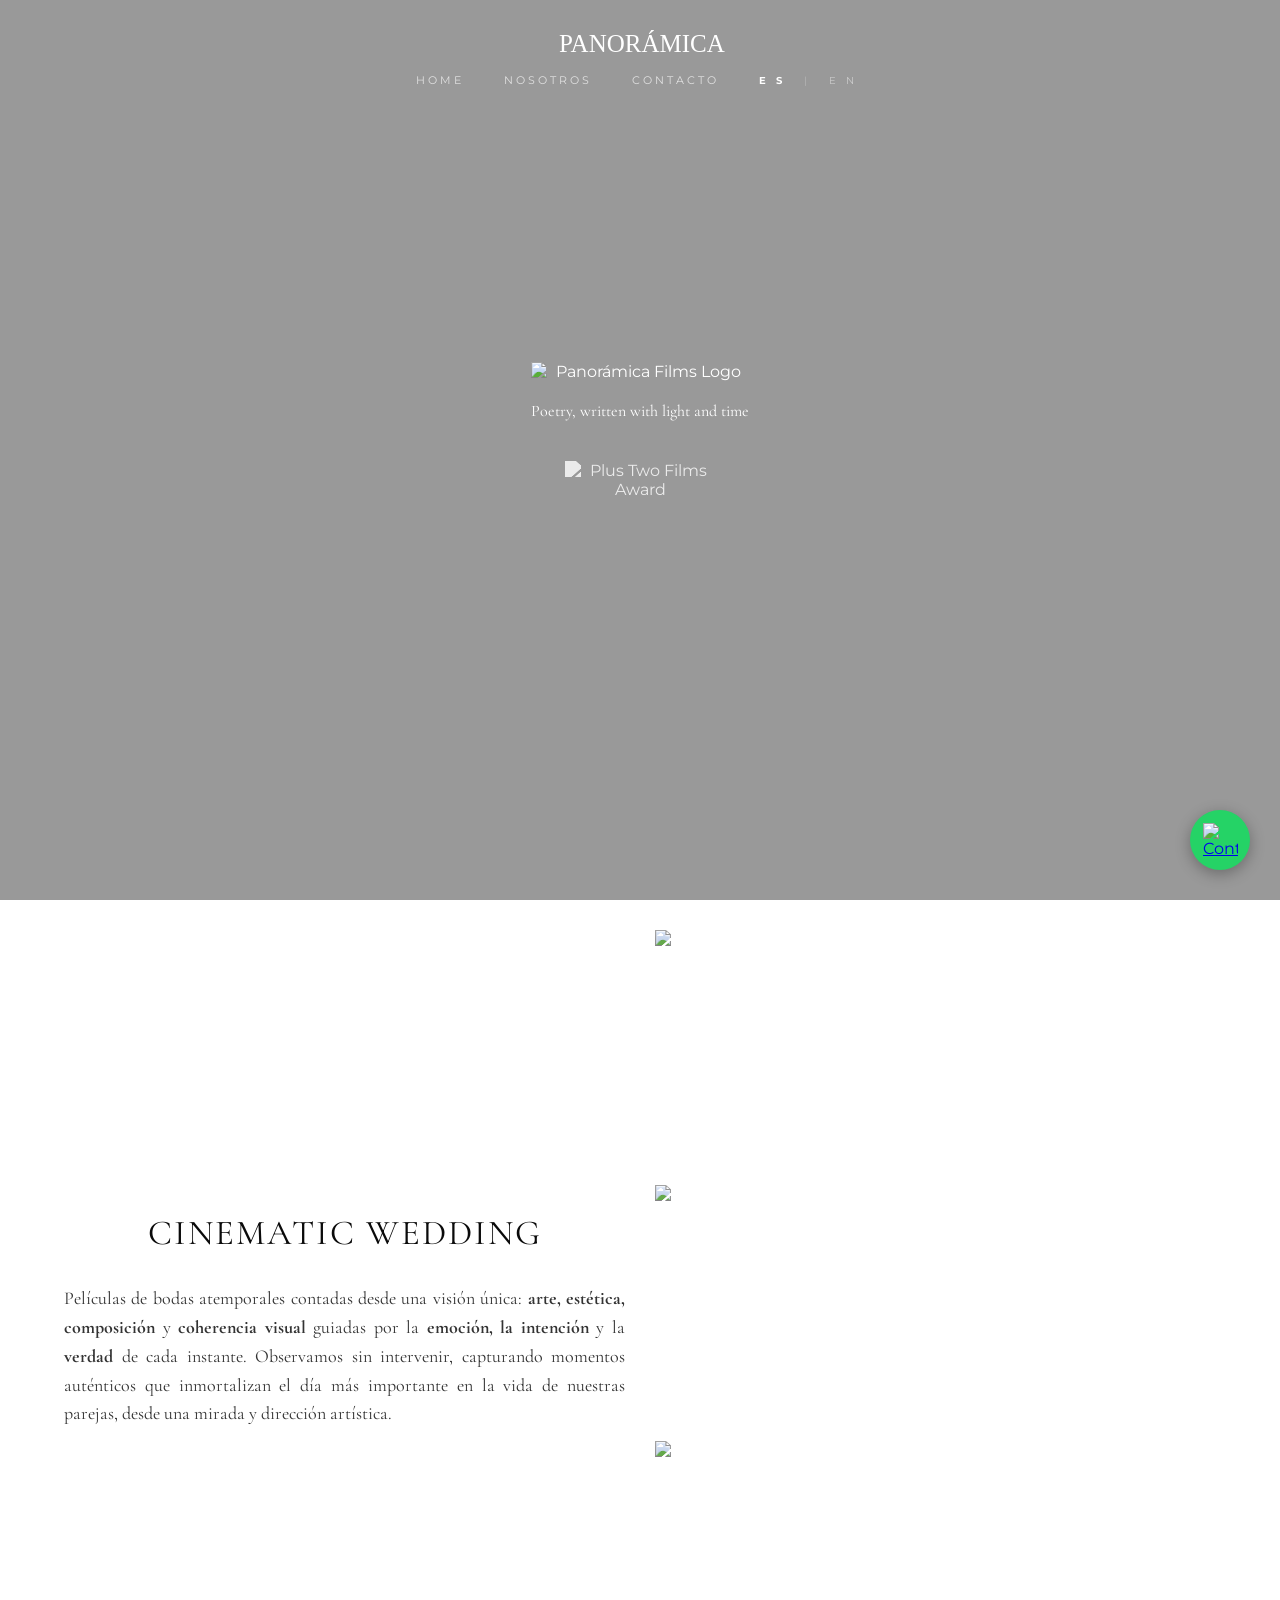
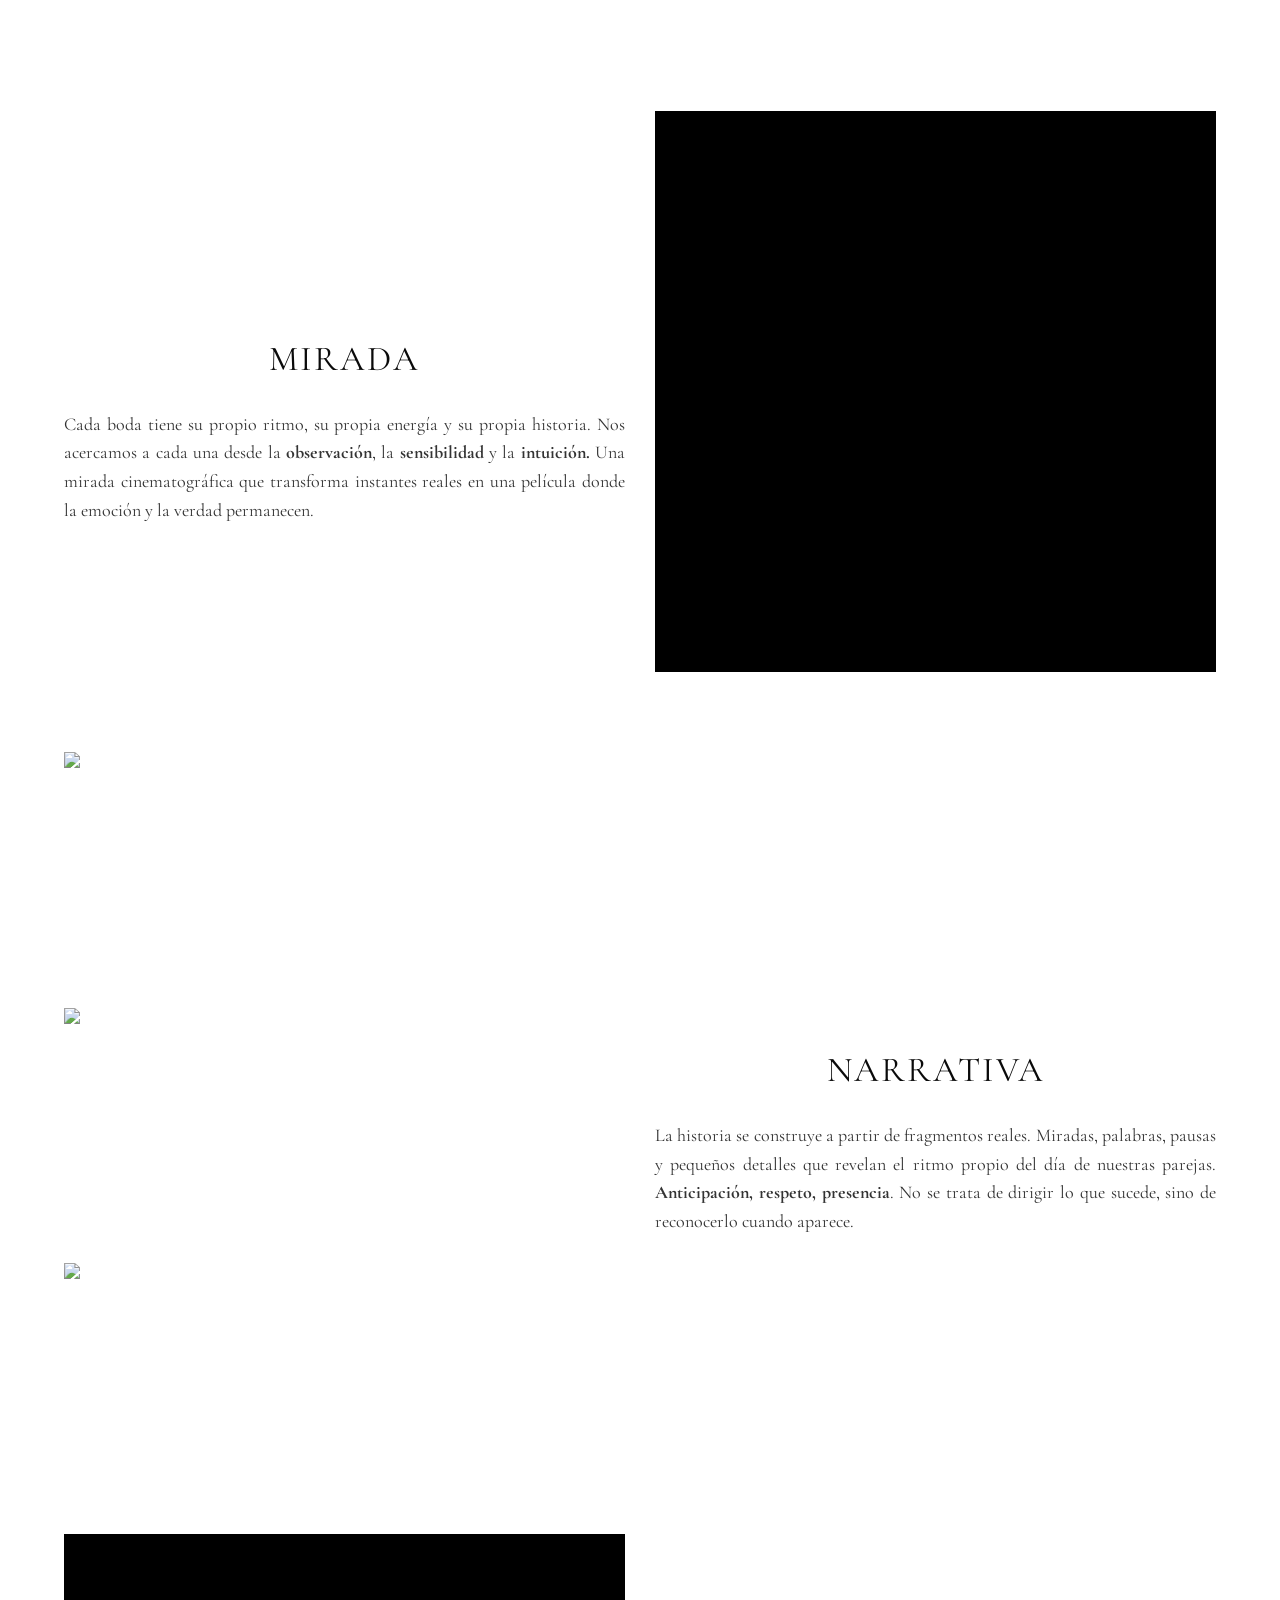
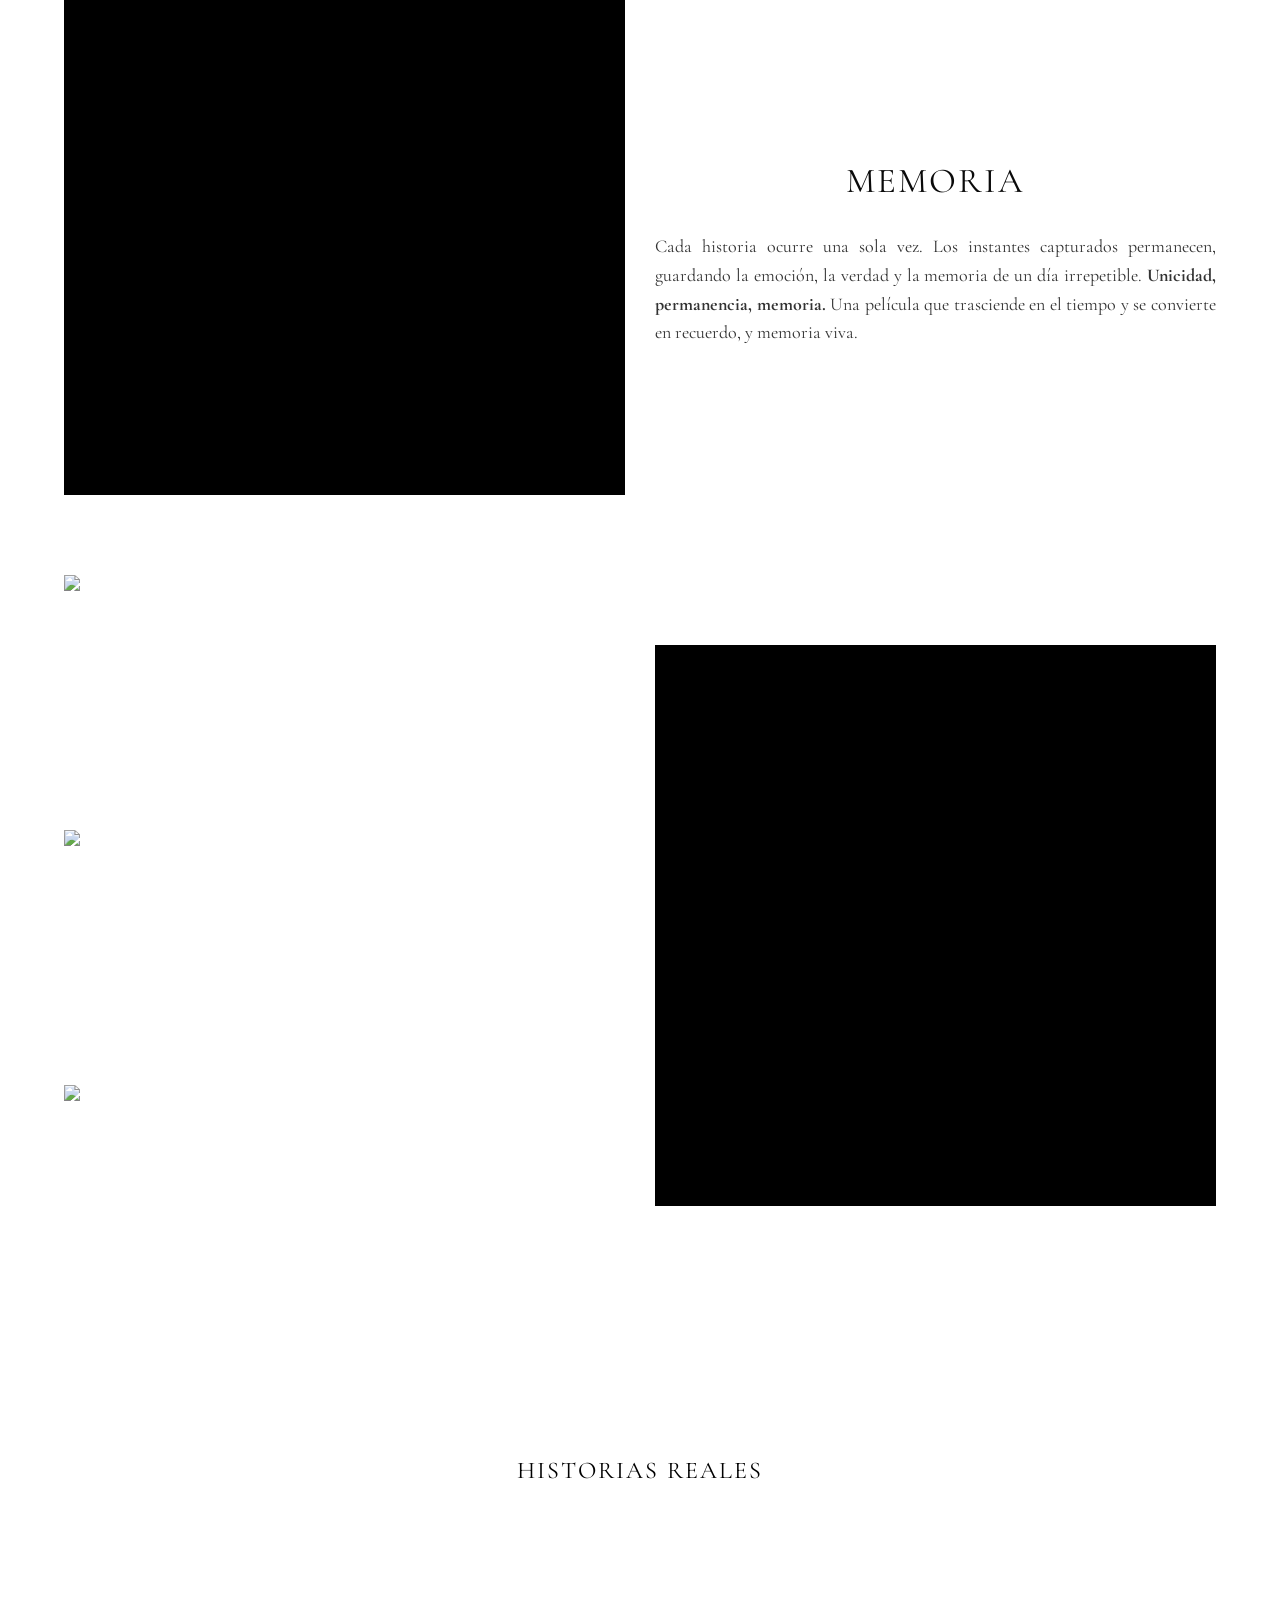
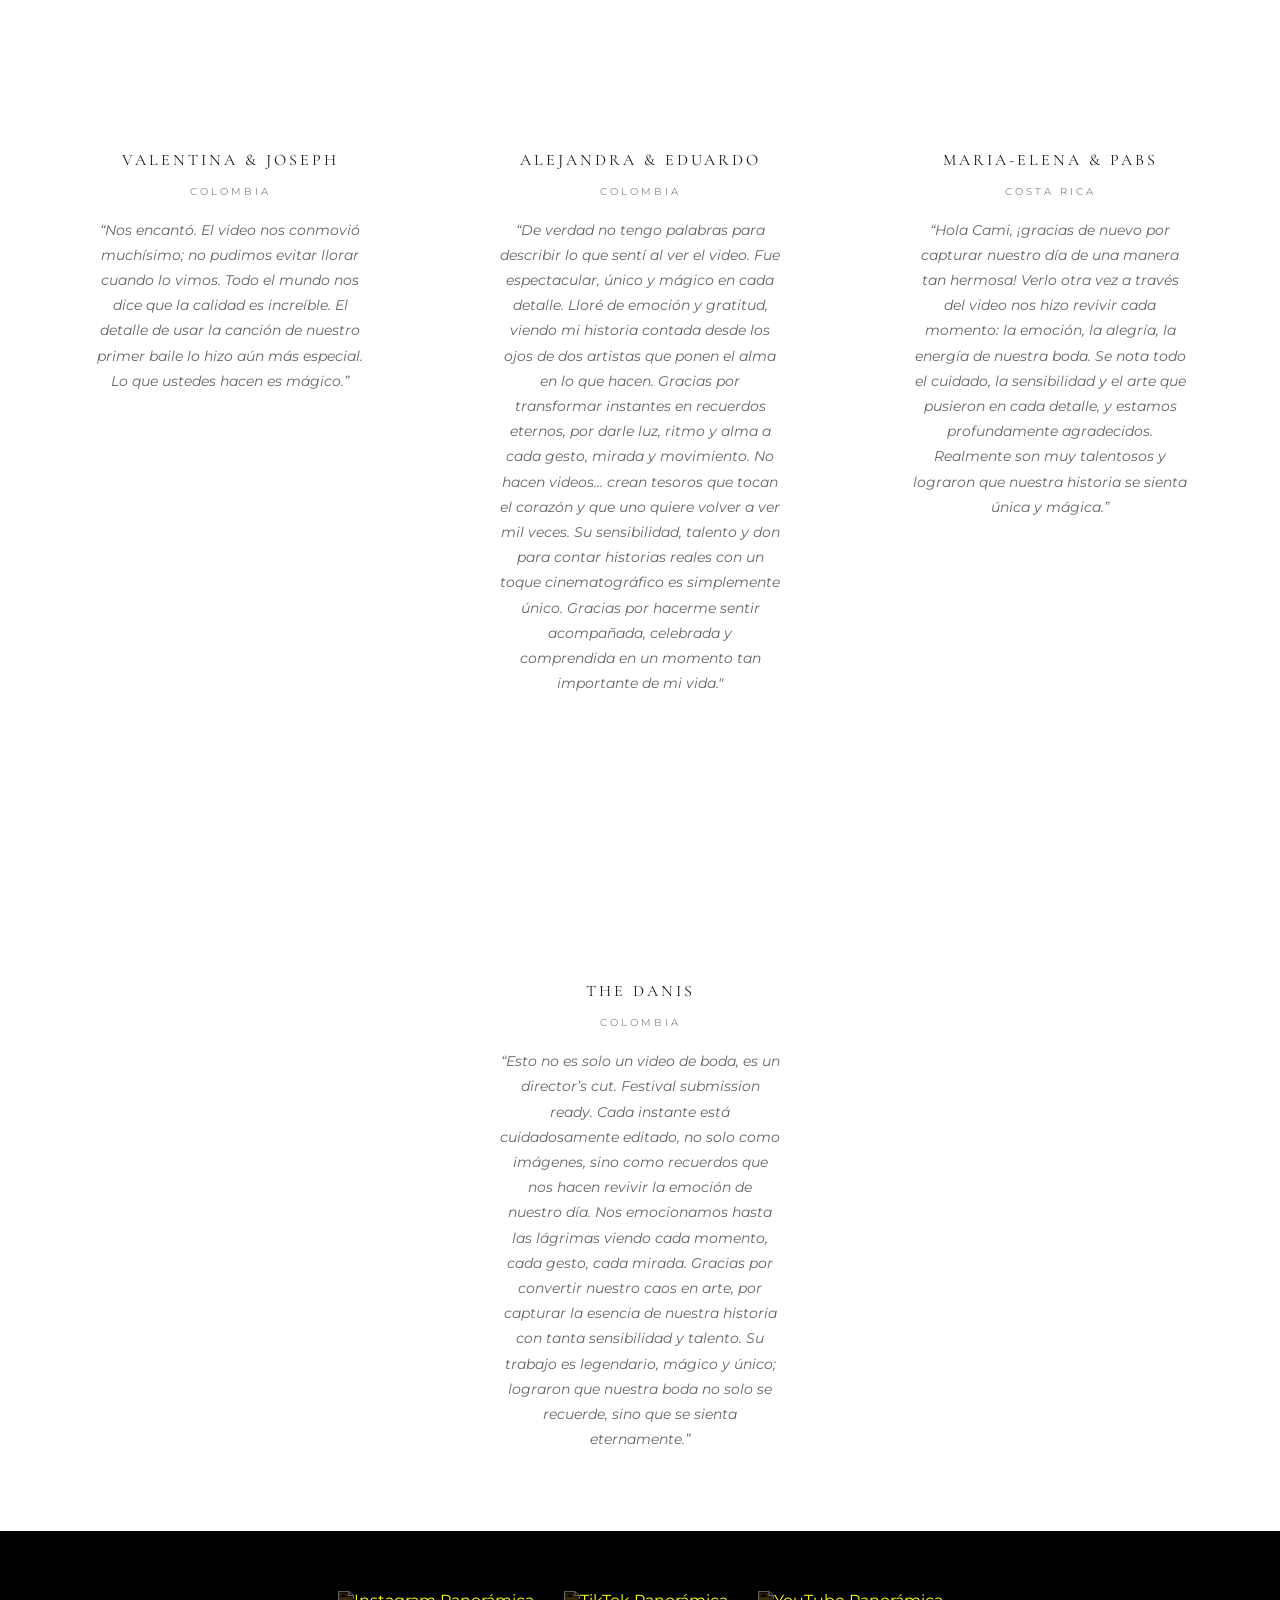
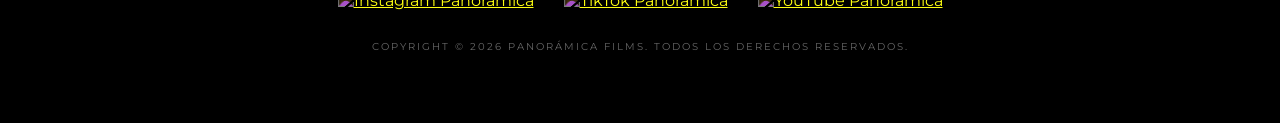
==== index.html @ 20c0a718 "Add files via upload" ====
<!DOCTYPE html>
<html lang="es">
	
<head>
    <meta charset="UTF-8">
    <meta name="viewport" content="width=device-width, initial-scale=1.0, maximum-scale=1.0, user-scalable=no">
    <title>Panorámica Films | Wedding Cinematography</title>
    
    <link rel="icon" type="image/png" href="assets/img/favicon.png">
    
  <link href="https://fonts.googleapis.com/css2?family=Bodoni+Moda:ital,opsz,wght@0,6..96,400..900;1,6..96,400..900&family=Cormorant+Garamond:ital,wght@0,300;0,400;0,600;0,700;1,300;1,400&family=Montserrat:wght@300;400;600&display=swap" rel="stylesheet">
    
    <link rel="stylesheet" href="style.css">
</head>

	
	
	
	
<!-- HEADER - LAPTOP/MOBIL-->
	
	
<header class="main-header header-transparent">
    <div class="header-container">
        <div class="brand">
            <a href="index.html">PANORÁMICA</a>
        </div>

        <div class="hamburger" id="hamburger">
            <span></span>
            <span></span>
            <span></span>
        </div>

        <nav class="nav-menu" id="nav-menu">
            <a href="index.html" class="nav-link">HOME</a>
            <!--  <a href="portfolio.html" class="nav-link">PORTAFOLIO</a> -->
            <a href="nosotros.html" class="nav-link">NOSOTROS</a>
            <a href="contacto.html" class="nav-link">CONTACTO</a>
            
            <div class="lang-selector">
                <span class="lang active">ES</span>
                <span class="divider">|</span>
                <span class="lang">EN</span>
            </div>
        </nav>
    </div>
</header>
	
	
<!--HEADER FIN -->	
	
	
<section class="hero">
    <div class="hero-overlay"></div>
    <video autoplay muted loop playsinline class="hero-video" id="heroVideo">
        <source src="assets/video/HomeFilm1.mp4" type="video/mp4">
    </video>
    
    <div class="hero-content">
        <img src="assets/img/LOGO_Panoramica_B.png" alt="Panorámica Films Logo" class="main-logo hero-logo">
        <h1>Poetry, written with light and time</h1>
        
        <div class="award-hero">
            <img src="assets/img/Premio.svg" alt="Plus Two Films Award" class="award-icon">
           
        </div>
    </div>
</section>

	

<!--WORK - BLOCK -->		
	
	
<section class="featured-stories">
    
    <article class="work-block">
		
			
		   <div class="block-text">
                <h2>CINEMATIC WEDDING</h2>
				  <p>Películas de bodas atemporales contadas desde una visión única: <b>arte, estética, composición</b> y <b>coherencia visual</b> guiadas por la <b>emoción, la intención</b> y la <b>verdad</b> de cada instante. Observamos sin intervenir, capturando momentos auténticos que inmortalizan el día más importante en la vida de nuestras parejas, desde una mirada y dirección artística.</p>
          </div>

		
		
		
		
		  <div class="block-gallery">
            <div class="panoramic-img"><img src="assets/img/A13.jpeg" alt="Frame 1"></div>
            <div class="panoramic-img"><img src="assets/img/A23.jpeg" alt="Frame 2"></div>
            <div class="panoramic-img"><img src="assets/img/A33.jpeg" alt="Frame 3"></div>
        </div>
		
		
  
      
        
		
		 <div class="block-text">
			 <h2>MIRADA</h2>
			 <p>Cada boda tiene su propio ritmo, su propia energía y su propia historia. Nos acercamos a cada una desde la <b>observación</b>, la <b>sensibilidad</b> y la <b>intuición.</b> Una mirada cinematográfica que transforma instantes reales en una película donde la emoción y la verdad permanecen.</p>
            </div>
		
		
		
		
		
				<div class="video-square">
    		<iframe src="https://player.vimeo.com/video/1148658769?background=1&autoplay=1&loop=1&byline=0&title=0"loading="lazy" 
            frameborder="0" allow="autoplay; fullscreen" allowfullscreen></iframe>
		</div>

			
			<div class="block-gallery">
            <div class="panoramic-img"><img src="assets/img/B12.jpeg" alt="Frame 1"></div>
            <div class="panoramic-img"><img src="assets/img/B23.jpeg" alt="Frame 2"></div>
            <div class="panoramic-img"><img src="assets/img/B33.jpeg" alt="Frame 3"></div>
        </div>
			
		
		<div class="block-text">
                <h2>NARRATIVA</h2>
				  <p>La historia se construye a partir de fragmentos reales. Miradas, palabras, pausas y pequeños detalles que revelan el ritmo propio del día de nuestras parejas. <b>Anticipación, respeto, presencia</b>. No se trata de dirigir lo que sucede, sino de reconocerlo cuando aparece.</p>
            </div>
	
		
		
		
		
				<div class="video-square">
    		<iframe src="https://player.vimeo.com/video/1158970166?background=1&autoplay=1&loop=1&byline=0&title=0"loading="lazy" 
            frameborder="0" allow="autoplay; fullscreen" allowfullscreen></iframe>
		</div>	
		
			
		
		
		
			<div class="block-text">
                <h2>MEMORIA</h2>
				  <p>Cada historia ocurre una sola vez. Los instantes capturados permanecen, guardando la emoción, la verdad y la memoria de un día irrepetible.<b> Unicidad, permanencia, memoria.</b> Una película que trasciende en el tiempo y se convierte en recuerdo, y memoria viva.</p>
            </div>	
		
		

		
		
		 <div class="block-gallery">
            <div class="panoramic-img"><img src="assets/img/C13.jpeg" alt="Frame 1"></div>
            <div class="panoramic-img"><img src="assets/img/C23.jpeg" alt="Frame 2"></div>
            <div class="panoramic-img"><img src="assets/img/C33.jpeg" alt="Frame 3"></div>
        </div>
		
	
			<div class="video-square">
    		<iframe src="https://player.vimeo.com/video/1173412346?background=1&autoplay=1&loop=1&byline=0&title=0"loading="lazy" 
            frameborder="0" allow="autoplay; fullscreen" allowfullscreen></iframe>
		</div>
		
		
		
    </article>

</section>
	
	

<!-- SOCIAL PROOF -->
	
	
	
    <section id="about" class="testimonials"> 
        <h2>HISTORIAS REALES</h2>
        <div class="testimonials-container">
			
			
            <div class="testimonial-card">
                <img src="assets/img/SP-Valentina&Joseph.jpeg" alt="Natalie & Enrique" class="couple-img">
                <span class="couple-names">Valentina & Joseph</span>
				<span class="location">COLOMBIA</span>
                <p class="quote">“Nos encantó. El video nos conmovió muchísimo; no pudimos evitar llorar cuando lo vimos. Todo el mundo nos dice que la calidad es increíble. El detalle de usar la canción de nuestro primer baile lo hizo aún más especial. Lo que ustedes hacen es mágico.”</p>
            </div>
			
			
            <div class="testimonial-card">
                <img src="assets/img/SP-Alejandra&Eduardo.jpeg" alt="Laura & Camilo" class="couple-img">
                <span class="couple-names">Alejandra & Eduardo</span>
				<span class="location">COLOMBIA</span>
                <p class="quote">“De verdad no tengo palabras para describir lo que sentí al ver el video. Fue espectacular, único y mágico en cada detalle. Lloré de emoción y gratitud, viendo mi historia contada desde los ojos de dos artistas que ponen el alma en lo que hacen. Gracias por transformar instantes en recuerdos eternos, por darle luz, ritmo y alma a cada gesto, mirada y movimiento. No hacen videos… crean tesoros que tocan el corazón y que uno quiere volver a ver mil veces. Su sensibilidad, talento y don para contar historias reales con un toque cinematográfico es simplemente único. Gracias por hacerme sentir acompañada, celebrada y comprendida en un momento tan importante de mi vida."</p>
            </div>
			
			
            <div class="testimonial-card">
                <img src="assets/img/SP-MariaElena&Pablo.jpeg" alt="Maria & Juan" class="couple-img">
                <span class="couple-names">Maria-Elena & Pabs</span>
				<span class="location">COSTA RICA</span>
                <p class="quote">“Hola Cami, ¡gracias de nuevo por capturar nuestro día de una manera tan hermosa!  Verlo otra vez a través del video nos hizo revivir cada momento: la emoción, la alegría, la energía de nuestra boda. Se nota todo el cuidado, la sensibilidad y el arte que pusieron en cada detalle, y estamos profundamente agradecidos. Realmente son muy talentosos y lograron que nuestra historia se sienta única y mágica.”</p>
            </div>
			
			
			 <div class="testimonial-card">
                <img src="assets/img/SP-TheDanis.jpeg" alt="Maria & Juan" class="couple-img">
                <span class="couple-names">The Danis</span>
				<span class="location">COLOMBIA</span>
                <p class="quote">“Esto no es solo un video de boda, es un director’s cut. Festival submission ready. Cada instante está cuidadosamente editado, no solo como imágenes, sino como recuerdos que nos hacen revivir la emoción de nuestro día. Nos emocionamos hasta las lágrimas viendo cada momento, cada gesto, cada mirada. Gracias por convertir nuestro caos en arte, por capturar la esencia de nuestra historia con tanta sensibilidad y talento. Su trabajo es legendario, mágico y único; lograron que nuestra boda no solo se recuerde, sino que se sienta eternamente.”</p>
            </div>
	
			
        </div>
    </section>

	
	
	
	
	
	
<footer class="main-footer">
    <div class="social-container">
        <a href="https://www.instagram.com/panoramica_films/" target="_blank" class="social-icon">
            <img src="assets/img/Icon_IG.svg" alt="Instagram Panorámica">
        </a>
        <a href="https://www.tiktok.com/@panoramicaa?lang=en" target="_blank" class="social-icon">
            <img src="assets/img/Icon_Tt.svg" alt="TikTok Panorámica">
        </a>
        <a href="https://www.youtube.com/@panoramicaaudiovisual" target="_blank" class="social-icon">
            <img src="assets/img/Icon_Yt.svg" alt="YouTube Panorámica">
        </a>
    </div>
    <p class="copyright">COPYRIGHT © 2026 PANORÁMICA FILMS. TODOS LOS DERECHOS RESERVADOS.</p>
</footer>


	
	
	
	
	

	
    <a href="https://wa.me/573108432193" class="whatsapp-btn" target="_blank">
        <img src="https://upload.wikimedia.org/wikipedia/commons/6/6b/WhatsApp.svg" alt="Contactar a Panorámica">
    </a>

	

	
	
	
	
	
<script>
	
	
        // 1. Efecto de Scroll para Header y Hero
        window.addEventListener('scroll', function() {
            const heroContent = document.querySelector('.hero-content');
            const header = document.querySelector('.main-header');
            let scrollPos = window.scrollY;
            
            let opacityValue = 1 - (scrollPos / 500);
            if (heroContent) {
                heroContent.style.opacity = Math.max(0, opacityValue);
                heroContent.style.visibility = opacityValue <= 0 ? "hidden" : "visible";
            }

            if (scrollPos > 100) {
                header.classList.add('scrolled');
            } else {
                header.classList.remove('scrolled');
            }
        });

	
	
        // 2. Despertar videos tras interacción
//        const wakeUpVideos = () => {
//            const iframes = document.querySelectorAll('iframe');
//            iframes.forEach(iframe => {
//                const currentSrc = iframe.src;
//                if (!currentSrc.includes('loaded=true')) {
//                    iframe.src = currentSrc + "&loaded=true";
//                }
//            });
//            document.removeEventListener('scroll', wakeUpVideos);
//            document.removeEventListener('click', wakeUpVideos);
//            document.removeEventListener('touchstart', wakeUpVideos);
//        };
//
//        document.addEventListener('scroll', wakeUpVideos, { once: true });
//        document.addEventListener('click', wakeUpVideos, { once: true });
//        document.addEventListener('touchstart', wakeUpVideos, { once: true });
//
//	
	
        // 3. Lógica de la Hamburguesa
        const hamburger = document.getElementById('hamburger');
        const navMenu = document.getElementById('nav-menu');

        if (hamburger && navMenu) {
            hamburger.addEventListener('click', (e) => {
                e.stopPropagation(); // Evita conflictos
                hamburger.classList.toggle('active');
                navMenu.classList.toggle('active');
                
                if (navMenu.classList.contains('active')) {
                    document.body.style.overflow = 'hidden';
                } else {
                    document.body.style.overflow = 'auto';
                }
            });

            // Cerrar menú al hacer click en un link
            document.querySelectorAll('.nav-link').forEach(link => {
                link.addEventListener('click', () => {
                    hamburger.classList.remove('active');
                    navMenu.classList.remove('active');
                    document.body.style.overflow = 'auto';
                });
            });
        }
    </script>
</body>
</html>
---- style.css ----
/* ============================================
                     GENERAL
   ============================================ */
body {
    margin: 0;
    padding: 0;
    font-family: 'Montserrat', sans-serif;
    background-color: #FFFFFF;
    color: #FFFFFF !important;
}

h1, h2, h3 {
	font-family: 'Cormorant Garamond', serif;
	font-weight: 400;
	font-size: 35px;
	color: #555555;
}
/* Hero con Video de Fondo */

.hero {
    position: relative;
    height: 100dvh;
    display: flex;
    align-items: center;
    justify-content: center;
    overflow: hidden;
}
.hero-video {
    position: absolute;
    top: 50%;
    left: 50%;
    min-width: 100%;
    min-height: 100%;
    width: auto;
    height: auto;
    transform: translate(-50%, -50%);
    z-index: -1;
}

.hero-overlay {
    position: absolute;
    background: rgba(0, 0, 0, 0.4); /* Capa oscura para legibilidad */
    width: 100%;
    height: 100%;
}

.hero-content {
	text-align: center;
	z-index: 1;
	transition: opacity 0.1s linear; 
    will-change: opacity;
}

.hero-content h1 {
	font-size: 1rem;
	font-style: normal;
	font-weight: 400;
	color: #FFFFFF;
}

/* Contenedor del premio */

.award-hero {
    margin-top: 40px;
    display: flex;
    flex-direction: column;
    align-items: center;
    gap: 12px;
    opacity: 0.8; /* Transparencia sutil para que se integre al video */
    transition: all 0.8s ease; /* Transición suave para el scroll */
}

/* El icono SVG */
.award-icon {
    width: 150px; /* Ajusta según el diseño del laurel */
    height: auto;
    filter: brightness(0) invert(1); /* Lo fuerza a blanco puro si el SVG es negro */
	margin-bottom: 40px;
}

/* Lógica para que desaparezca al hacer scroll */
/* Si tu header ya activa la clase .scrolled, usamos esa señal */
.main-header.scrolled ~ .hero .award-hero {
    opacity: 0;
    transform: translateY(-20px);
    pointer-events: none;
}
/* ============================================
                      HEADER
   ============================================ */

.main-header {
    position: fixed !important;
    top: 0;
    left: 0;
    width: 100% !important;
    z-index: 9999;
    padding: 30px 0 20px 0; 
    display: flex !important;
    flex-direction: column !important;
    align-items: center !important;
    justify-content: center !important;
    transition: background-color 0.4s ease !important;
}
.brand {
    width: 100%;
    margin-bottom: 15px;
    text-align: center;
}

@font-face {
    font-family: 'TheSeasonsCustom';
    src: url('assets/fonts/FSPDEMOTheSeasons.ttf') format('truetype');
}
.brand a {
    font-family: 'TheSeasonsCustom', serif !important;
    font-size: 25px;
    text-transform: uppercase;
    text-decoration: none;
   	letter-spacing: 0em; 
    text-indent: 0.15em; 
    display: inline-block;
    transition: color 0.3s ease;
}

.nav-menu {
    display: flex !important;
    flex-direction: row !important;
    justify-content: center !important;
    align-items: center !important;
    gap: 40px;
    width: 100%;
}

.nav-link, .lang, .divider {
    font-family: 'Montserrat', sans-serif;
    font-size: 10px;
    letter-spacing: 10px;
    text-transform: uppercase;
    text-decoration: none;
}

/* --- COLORES PARA INDEX (Header Transparente) --- */
.header-transparent .brand a,
.header-transparent .nav-link,
.header-transparent .lang,
.header-transparent .divider {
    color: #ffffff !important;
}

/* --- COLORES PARA PÁGINAS INTERNAS (Header Blanco) --- */
.header-solid {
    background-color: #ffffff !important;
    border-bottom: 1px solid #f2f2f2;
}

.header-solid .brand a,
.header-solid .nav-link,
.header-solid .lang,
.header-solid .divider {
    color: #000000 !important; /* Letras negras sobre fondo blanco */
}

/* --- ESTADO AL HACER SCROLL (En el Index) --- */
.main-header.scrolled {
    background-color: #ffffff !important; /* Se vuelve blanco al bajar */
    padding: 20px 0 15px 0;
}


.main-header.scrolled .brand a,
.main-header.scrolled .nav-link,
.main-header.scrolled .lang,
.main-header.scrolled .divider {
    color: #000000 !important; /* Letras negras sobre fondo blanco */
}




/* MENU HAMBURGUESA (MOBILE) */



@media (max-width: 768px) {
    /* El Contenedor del Botón */
    .hamburger {
        display: flex;
        flex-direction: column;
        justify-content: space-between;
        width: 30px;
        height: 21px; /* Altura fija para que el espacio sea constante */
        position: absolute;
        right: 25px;
        top: 35px;
        cursor: pointer;
        z-index: 10001; /* Por encima de la nav-menu */
		
		
    }

    /* Las 3 rayitas (el relleno) */
    .hamburger span {
        display: block;
        width: 100%;
        height: 2px;
        background-color: #ffffff; /* Color inicial (sobre el video) */
        transition: all 0.3s ease-in-out;
        border-radius: 2px;
    }

    /* Color negro cuando el header es blanco (scrolled) */
    .main-header.scrolled .hamburger span,
    .header-solid .hamburger span {
        background-color: #000000;
    }

    /* --- ANIMACIÓN A "X" --- */
    /* Cuando el menú está abierto, las rayas deben ser negras para verse sobre el fondo blanco del menú */
    .hamburger.active span {
        background-color: #000000 !important; 
    }

    .hamburger.active span:nth-child(1) {
        transform: translateY(9.5px) rotate(45deg);
    }

    .hamburger.active span:nth-child(2) {
        opacity: 0;
        transform: translateX(-20px);
    }

    .hamburger.active span:nth-child(3) {
        transform: translateY(-9.5px) rotate(-45deg);
    }

    /* Ajuste del menú desplegable */
    .nav-menu {
        position: fixed;
        top: 0;
        right: -100%;
        width: 100%;
        height: 100vh;
        background-color: #ffffff;
        display: flex !important;
        flex-direction: column !important;
        justify-content: center !important;
        align-items: center !important;
        gap: 35px !important;
        transition: 0.5s cubic-bezier(0.77, 0.2, 0.05, 1.0);
        z-index: 10000;
    }

    .nav-menu.active {
        right: 0;
    }

/* Forzar que los textos sean negros cuando el menú móvil está abierto */
    .nav-menu.active .nav-link, 
    .nav-menu.active .lang, 
    .nav-menu.active .divider {
        color: #000000 !important;
        opacity: 1; /* Para que se vean nítidos */
    }

    /* Opcional: Un pequeño borde o sombra suave para separar el selector de idioma */
    .nav-menu.active .lang-selector {
        border-top: 1px solid #eeeeee;
        padding-top: 20px;
        width: 50%;
        justify-content: center;
    }
/* 1. La Hamburguesa: Si el menú está abierto, SIEMPRE negra */
    .hamburger.active span {
        background-color: #000000 !important;
    }

    /* 2. El Brand (PANORÁMICA): Si el menú está abierto o el header es sólido, negro */
    .main-header.scrolled .brand a,
    .header-solid .brand a,
    .hamburger.active + .brand a, /* Esto es por si el menú se abre */
    .nav-menu.active ~ .brand a { 
        color: #000000 !important;
    }

    /* 3. Los Enlaces: Si el menú está activo, SIEMPRE negros */
    .nav-menu.active .nav-link,
    .nav-menu.active .lang,
    .nav-menu.active .divider {
        color: #000000 !important;
        opacity: 1 !important;
    }

    /* 4. IMPORTANTE: Si estás en una página interna (header-solid) 
       y el menú NO está abierto, la hamburguesa debe ser negra desde el inicio */
    .header-solid .hamburger span {
        background-color: #000000 !important;
    }
}

/* ============================================
              CONTROL DEL LOGO HERO
   ============================================ */

.hero-logo {
    width: 100%;           /* Que intente ocupar su espacio */
    max-width: 400px;      /* Pero que nunca supere los 500px en PC */
    height: auto;          /* Mantiene la proporción */
    display: block;        /* Lo trata como un bloque sólido */
    margin: 0 auto 20px;   /* Centrado horizontal y aire abajo */
    z-index: 10;           /* Asegura que esté por encima de la capa oscura */
	
}


/* Ajuste para que en celulares no toque los bordes */
@media (max-width: 768px) {
    .hero-logo {
        max-width: 80%;    /* En móvil, que use máximo el 80% del ancho del cel */
    }
}
@media (max-width: 768px) {
    .header-container {
        flex-direction: column; /* Alinea logo y menú uno sobre otro */
        padding: 15px 10px;
        gap: 10px; /* Da espacio entre el logo y los links */
    }

    .nav-menu {
        width: 100%;
        justify-content: center; /* Centra los enlaces */
        gap: 15px; /* Espacio cómodo entre NOSOTROS, CONTACTO y ES|EN */
        flex-wrap: wrap; /* Si no caben, bajan a la siguiente línea sin romperse */
    }

    .nav-link {
        font-size: 0.8rem; /* Links más pequeños y delicados */
        letter-spacing: 2px;
    }
}


/* ============================================
                      WORKBLOCK
   ============================================ */

.featured-stories {
    background-color: #ffffff;
    padding: 30px 0; /* Más aire arriba y abajo */
    display: flex;
    flex-direction: column;
    gap: 150px; 
}

.work-block {
    max-width: 1200px;
    margin: 0 auto;
    width: 90%;
    /* ESTO ES LO QUE HACE LA MAGIA EN LAPTOP */
    display: grid;
    grid-template-columns: 1fr 1fr; /* Texto más angosto, fotos más anchas */
    gap: 30px;
    align-items: center; /* Centra el texto verticalmente respecto a las fotos */
}
.block-text {
    display: flex;
    flex-direction: column;
    justify-content: center; /* Centrado vertical respecto a la fila */
    align-items: center;     /* Centra título y párrafo en el eje azul */
    text-align: center;      /* Alinea el h2 al centro */
    width: 100%;
}

.block-text h2 {
    font-family: 'Cormorant Garamond', serif; cualquiercosa
    font-size: 3000px;
    letter-spacing: 2px;
    margin-bottom: 30px;
    color: #0a0a0a;
    text-align: center;      /* Asegura el centro para el título */
}

.block-text p {
    font-family: 'Cormorant Garamond', serif;
    font-size: 18px;
    line-height: 1.6;
    color: #333;
    max-width: 880px;        /* Mantiene el ancho elegante de lectura */
    text-align: justify;     /* El bloque es recto a los lados, pero centrado en la columna */
    margin: 0 auto;          /* Centra el bloque del párrafo horizontalmente */
	padding-top: 0px;
}


/* Galería de 3 fotos inferiores*/


.block-gallery {
    display: flex;
    flex-direction: column; /* Una debajo de otra como en tu referencia */
    gap: 15px;
    width: 100%;
}

.panoramic-img {
    width: 100%;
    aspect-ratio: 21 / 9; 
    overflow: hidden;
}

.panoramic-img img {
    width: 100%;
    height: 100%;
    object-fit: cover;
    filter: grayscale(20%);
    transition: 0.5s ease;
	
}	

/* Video*/

.video-square {
    width: 100%;
    aspect-ratio: 1 / 1; /* Esto fuerza la forma cuadrada */
    position: relative;
    overflow: hidden;
    background: #000;
	margin-bottom: 50px; /* Espacio con lo que sigue */
}

.video-square iframe {
    position: absolute;
    top: 50%;
    left: 50%;
    /* Usamos min-width/height para asegurar que siempre cubra el área 1:1 */
    min-width: 300%; /* 178% es el ratio aproximado para cubrir 16:9 en 1:1 */
    min-height: 100%;
    width: auto;
    height: auto;
    transform: translate(-50%, -50%);
    pointer-events: none; /* Evita que el usuario pause el video por error */
}

/* RESPONSIVE (MÓVIL) */

@media (max-width: 768px) {
    .work-block {
        grid-template-columns: 1fr; /* Vuelve a una sola columna */
        gap: 10px;
		text-align: center;
    }

    .block-text p {
        margin: 0 auto; /* Centra el bloque de texto */
        text-align: justify; /* Opcional: texto centrado en móvil se ve más orgánico */
		max-width: 99%;        /* Evita que el texto toque los bordes del celular */
        font-size: 16px;
		margin-bottom: 50px;
    }

    .block-gallery {
        flex-direction: column; /* Mantener fotos una abajo de otra */
		margin-bottom: 50px;
		
    }
	
	.video-square {
        width: 100vw;
        margin-left: calc(-50vw + 50%);
        aspect-ratio: 1 / 1;
	
    }
    
    .video-square iframe {
        min-width: 300%; /* Un pelín más de margen en móvil */
    }
}


/* ============================================
                GRID DE PORTAFOLIO
   ============================================ */

.video-container iframe {
    width: 100%;
    height: 100%;
    border: none;
    position: absolute;
    top: 0;
    left: 0;
	opacity: 1;
}
/* --- Ajustes exclusivos para Pantallas Grandes (PC) --- */
@media (min-width: 1024px) {
    .portfolio-grid {
        gap: 80px;          /* Más espacio entre videos para que respire el diseño */
        padding: 50px 0;    /* Más aire arriba y abajo */
    }

    .video-container {
        width: 100%;         /* Aumentamos del 90% al 70% del ancho total (pero de una pantalla mucho más grande) */
        max-width: 1400px;  /* Le damos un techo más alto para que brillen los detalles */
        /*box-shadow: 0 20px 50px rgba(0,0,0,0.8); /* Una sombra más profunda para dar profundidad */
    }
}
/* GRID DE PORTAFOLIO */
.portfolio-grid {
    display: flex;
    flex-direction: column;
    align-items: center;
    width: 100%;
    padding: 80px 0; /* Más aire entre el hero y el inicio */
    gap: 5px;      /* Espacio generoso entre cada bloque de video */
    background-color: #FFFFFF; 
    margin: 0;
}

.video-item {
    width: 90%;
    max-width: 850px;
    margin: 0 auto;
    display: flex;
    flex-direction: column;
    align-items: center;
}

.video-container {
    width: 100%;
    aspect-ratio: 16 / 9;
    position: relative;
    background: #000;
}

/* Estilos de los nombres debajo del video */
.video-details {
    margin-top: 20px; /* Espacio entre video y texto */
    text-align: center;
	margin-bottom: 20px;
}

.couple-name {
    font-family: 'Cormorant Garamond', serif;
    font-size: 24px !important; /* Un poco más grande para destacar */
    color: #1a1a1a !important; /* Gris casi negro */
    margin: 0 0 8px 0;
    font-weight: 400;
    letter-spacing: 1px;
}

.location {
    font-family: 'Montserrat', sans-serif;
    font-size: 10px;
    color: #888888; /* Gris suave */
    text-transform: uppercase;
    letter-spacing: 3px;
    margin: 4;
	margin-bottom: 20px;
}

/* Ajuste para PC */
@media (min-width: 1024px) {
    .video-item {
        max-width: 1200px; /* En pantallas grandes, el video se luce más */
    }
    .couple-name {
        font-size: 28px !important;
    }
}
/* --- CONFIGURACIÓN COMPARTIDA --- */
.profile {
    display: grid;
    grid-template-columns: 1fr 1fr;
    gap: 40px; /* Aquí controlas la cercanía general */
    align-items: center;
    margin-bottom: 120px;
}

/* --- BLOQUE ALEJO (Texto a la izquierda, mira a la derecha) --- */
.profile.alejo .profile-info {
    text-align: left;
    padding-right: 20px; /* Se acerca a su foto */
}

/* --- BLOQUE CAMILA (Texto a la derecha, mira a la izquierda) --- */
.profile.camila .profile-info {
    text-align: right;
    padding-left: 20px; /* Se acerca a su foto */
}
.video-container iframe {
    width: 100%;
    height: 100%;
    border: none;
    position: absolute;
    top: 0;
    left: 0;
    opacity: 0; /* Empiezan invisibles */
    transition: opacity 1s ease; /* Aparecen con fundido elegante */
}

/* Cuando el script les pone el 'src', se vuelven visibles */
.video-container iframe[src] {
    opacity: 1;
}

/* ============================================
           SOCIAL PROOF / TESTIMONIOS
   ============================================ */

.testimonials {
    background-color: #FFFFFF;
    padding: 80px 20px;
    text-align: center;
}

.testimonials-container {
    display: flex;
    flex-wrap: wrap;
    justify-content: center;
    gap: 60px;
    max-width: 1200px;
    margin: 0 auto;
}

.testimonial-card {
    flex: 1;
    min-width: 300px;
    max-width: 350px;
    display: flex;
    flex-direction: column;
    align-items: center;
}

.couple-img {
    width: 200px;
    height: 200px;
    object-fit: cover;
    border-radius: 50%;
    filter: grayscale(100%);
    transition: all 0.6s ease;
    margin-bottom: 25px;
}

/* EFECTO HOVER */
.testimonial-card:hover .couple-img {
    transform: scale(1.05);
    filter: grayscale(0%);
}

/* 1. EL NOMBRE (AHORA ARRIBA) */
.couple-names {
    display: block;
    font-family: 'Cormorant Garamond', serif;
    font-size: 16px;
    letter-spacing: 3px;
    text-transform: uppercase;
    color: #1a1a1a;
    font-weight: 400;
    margin-bottom: 15px; /* Espacio con la cita */
}

/* 2. LA CITA (AHORA ABAJO) */
.quote {
    font-family: 'Montserrat', sans-serif;
    font-size: 14px;
    line-height: 1.8;
    color: #666666;
    font-style: italic;
    margin: 0;
    max-width: 280px;
}

/* Ajuste móvil para que las fotos no se vean gigantes */
@media (max-width: 768px) {
    .couple-img {
        width: 160px;
        height: 160px;
    }
    .testimonials-container {
        gap: 40px;
    }
}

.testimonials h2 {
    text-transform: uppercase;
    letter-spacing: 2px;
    font-size: 24px;
    margin-bottom: 40px;
    color: #000;
}

/* ============================================
                     FOOTER
   ============================================ */

.main-footer {
    background-color: #000000; /* Fondo negro profundo */
    padding: 60px 20px;
    text-align: center;
}

.social-container {
    display: flex;
    justify-content: center;
    gap: 30px; /* Espacio entre los dos iconos */
    margin-bottom: 30px;
}

.social-icon img {
    width: 30px; /* Tamaño ideal para que no se vean gigantes */
    height: auto;
    transition: transform 0.3s ease, opacity 0.3s ease;
    /* Si tus SVG son negros, esta línea los vuelve blancos mágicamente: */
    filter: invert(1); 
}

.social-icon:hover img {
    transform: scale(1.1); /* Se agrandan un poquito al pasar el mouse */
    opacity: 0.7;
}

.copyright {
    color: #666;
    font-size: 10px;
    letter-spacing: 2px;
    text-transform: uppercase;
}
/* BOTON WAPP */
/* Estilo del botón de WhatsApp */
.whatsapp-btn {
    position: fixed;
    bottom: 30px;
    right: 30px;
    width: 60px;
    height: 60px;
    background-color: #25d366;
    border-radius: 50%;
    display: flex;
    justify-content: center;
    align-items: center;
    box-shadow: 0 4px 15px rgba(0,0,0,0.3);
    z-index: 1000; /* Siempre por encima de todo */
    transition: transform 0.3s ease;
}

.whatsapp-btn:hover {
    transform: scale(1.1);
}

.whatsapp-btn img {
    width: 35px;
    height: 35px;
}
.main-footer {
    background-color: #000;
    padding: 60px 20px;
    position: relative; /* Asegura que se comporte como un bloque sólido */
    z-index: 10;
	margin-top: -1px; /* Elimina cualquier línea blanca de error entre secciones */
    clear: both;      /* Asegura que no haya elementos flotando a los lados */
}

/* En móviles lo hacemos un poquito más pequeño para que no tape los videos */
@media (max-width: 480px) {
    .whatsapp-btn {
        bottom: 15px;
        right: 15px;
        width: 45px;
        height: 45px;
    }
}
/* ============================================
               PÁGINA DE CONTACTO
   ============================================ */


.contact-page {
	background-color: #FFFFFF; /*COLOR DE FONDO */
	color: #000000;
	min-height: 100dvh;
	margin: 0;
	padding: 0;
	font-family: 'Montserrat', sans-serif;
}
.contact-header h1 { /* BOOK THE DATE */
    color: #000000;   
    font-family: 'Cormorant Garamond', serif;
    font-size: 35px;  
    text-transform: uppercase;
    letter-spacing: 5px;
    margin-bottom: 10px;
} 
/* Alineación de los grupos (Nombre/Teléfono, etc.) */
.form-group {
    display: flex;
    gap: 30px;
    margin-bottom: 25px;
}

/* El Wrapper: acomoda el label arriba del input */
.input-wrapper {
    flex: 1;
    display: flex;
    flex-direction: column;
    text-align: left;
}

.input-wrapper label, .form-group-full label {
    font-size: 10px;
    letter-spacing: 2px;
    color: #000000; /* Gris elegante */
    margin-bottom: 8px;
    text-transform: uppercase;
}

/* Diseño de los inputs (solo la línea inferior) */
.contact-page input:not([type="checkbox"]):not([type="radio"]), 
.contact-page textarea {
    background: transparent !important;
    border: none !important;
    border-bottom: 1px solid #555555 !important;
    color: #555555 #000000;
    padding: 10px 0 !important;
    font-size: 14px;
    outline: none;
    border-radius: 0;
}

/* Esto busca el p que tenga la clase contact-subtitle */
.contact-subtitle {
    font-family: 'Cormorant Garamond', serif !important;
    font-size: 1.2rem;
    font-style: italic; /* La cursiva en esta fuente es clave */
    letter-spacing: 2px;
    color: #888888; /* Un gris sutil */
    text-align: center;
    margin-bottom: 40px;
}

/* El contenedor que centra todo */
.contact-header {
    text-align: center;
    padding: 60px 0;
}



/* El botón ENVIAR */
.submit-btn {
    width: 100%;
    background-color: #000000;
	font-size: 11px !important;
    color: #FFFFFF;
    border: none;
    padding: 20px;
    font-weight: bold;
    letter-spacing: 4px;
    cursor: pointer;
    margin-top: 40px;
    transition: 0.3s;
	display: inline-block;
    line-height: 1; /* Esto iguala el comportamiento de texto interno */
    vertical-align: middle;
    text-decoration: none;
	box-sizing: border-box; /* El tamaño total incluirá el padding y el borde */
    height: auto;
}

.submit-btn:hover {
    background-color: #555555;
}

/* Responsive para celular: pone un campo debajo del otro */
@media (max-width: 768px) {
    .form-group {
        flex-direction: column;
        gap: 20px;
    }
}
/* Ajuste de márgenes y ancho para que respire */
.contact-container {
    padding: 160px 40px 80px 40px; /* Más espacio arriba y a los lados */
    max-width: 700px;    /* Lo estrechamos un poco para que sea más fácil de leer */
    margin: 0 auto;      /* Lo centra perfectamente en la pantalla */
}

/* Espaciado extra entre la cabecera y el inicio del formulario */
.contact-header {
    margin-bottom: 80px; 
    text-align: center;
}

/* Separación entre los bloques de preguntas */
.form-group, .form-group-full, .checkbox-group {
    margin-bottom: 45px; 
}

/* Ajuste para que las líneas de texto no se peguen al borde en móviles */
@media (max-width: 480px) {
    .contact-container {
        padding: 60px 25px; /* Un poco menos en móvil para no perder espacio real */
    }
}

.nav-link {
    font-family: 'Montserrat', sans-serif;
    color: #FFFFFF;
    text-decoration: none;
    font-size: 11px;
    letter-spacing: 3px;
    text-transform: uppercase;
    opacity: 0.7;
    transition: 0.3s ease;
}

.nav-link:hover {
    opacity: 1;
}

/* Selector de Idiomas */
.lang-selector {
    display: flex;
    align-items: center;
    gap: 12px; /* Un poco más de aire */
    font-family: 'Montserrat', sans-serif;
    font-size: 10px;
    letter-spacing: 1px;
}

.lang {
    opacity: 0.5;
    cursor: pointer;
    transition: 0.3s;
}

.lang.active {
    opacity: 1;
    font-weight: bold;
}

.divider {
    opacity: 0.3;
}
/*  PULIDO ESTÉTICO DE SELECTORES (Checkboxes y Radios) */

/* Cambia el color azul por defecto a Negro */
.contact-page input[type="checkbox"],
.contact-page input[type="radio"] {
    accent-color: #000000; /* Aquí ocurre la magia del color negro */
    cursor: pointer;
    transform: scale(1.1); /* Los hace un pelín más grandes para que sean fáciles de tocar */
    margin-right: 10px;
}

/* Estilo de la lista de opciones para que se vea más limpia */
.checkbox-list {
    display: flex;
    flex-wrap: wrap;
    gap: 20px;
    margin-top: 15px;
}

.checkbox-list label {
    font-size: 12px;
    letter-spacing: 1px;
    color: #000000;
    display: flex;
    align-items: center;
    cursor: pointer;
    transition: color 0.3s ease;
}

.checkbox-list label:hover {
    color: #666666;
}

/* Unificación de textos decorativos en el formulario */
.checkbox-group p {
    font-size: 11px;
    letter-spacing: 2px;
    color: #000000; /* Títulos de sección en negro para contraste */
    font-weight: bold;
    margin-bottom: 10px;
}
@media (max-width: 768px) {
    .contact-container {
        /* Aumentamos el padding superior para compensar la altura del header blanco */
        padding-top: 220px !important; 
        padding-left: 25px;
        padding-right: 25px;
        max-width: 100%;
    }

    .contact-header {
        /* Añadimos un poco más de aire al título "Book the date" */
        margin-bottom: 50px; 
    }
}
/* ============================================
                     NOSOTROS
   ============================================ */



/* Contenedor de la Máscara */
.parallax-mask {
    width: 100%; /* Corregido de 120% a 100% para evitar scroll horizontal innecesario */
    height: 80vh; 
    overflow: hidden;
    position: relative;
    background-color: #FFFFFF;
	margin-bottom: 20px;
    margin: 0; 
}


/* La imagen dentro de la máscara */
.parallax-bg {
    height: 130%;
    width: 100%;
    position: absolute;
    top: -15%;
    background-image: url('assets/img/nosotros1.jpg');
    background-size: 55vw auto; 
    background-attachment: fixed;
    background-position: center center;
    background-repeat: no-repeat;
    background-color: #ffffff;	
}


.page-container {
	background-color: #ffffff !important;
    max-width: 1200px; /* Ajusta este valor según qué tan ancho sea el index */
    margin: 0 auto;    /* Esto centra el contenedor en la pantalla */
	padding: 0 10px;
}

/* Ajustes de Secciones de Texto */
.about-intro-text, 
.about-footer-text, 
.team-container {
    background-color: #ffffff; /* Fondo blanco */
    padding: 50px 0;
    display: flex;
    justify-content: center;
}

/* Títulos con la fuente correcta: Cormorant Garamond */
.about-intro-text h2, 
.team-container h2, 
.about-footer-text h2 {
    color: #0a0a0a;
    font-family: 'Cormorant Garamond', serif; 
    font-size: 35px;
    text-transform: uppercase;
    letter-spacing: 2px;
}

/* Letra Capital con Cormorant Garamond */
.drop-cap::first-letter {
    color: #0a0a0a; 
    font-family: 'Cormorant Garamond', serif; 
    float: left;
    font-size: 5rem;
    line-height: 0.8;
    margin-right: 15px;
    margin-top: 5px;
    font-weight: 400;
}

/* Bloque de Equipo 50/50 */
.team-container .work-block {
    display: grid;
    grid-template-columns: 1fr 1fr;
	min-height: 80vh;
    align-items: center;
    gap: 0;
    overflow: hidden;
    background-color: #ffffff;
    max-width: 100%; 
}

.team-container .block-gallery {
    height: 600px; 
    width: 100%;
    overflow: hidden;
}

.team-container .block-gallery img {
    width: 100%;
    height: 100%;
    object-fit: cover; 
    object-position: center;
}

.team-container .block-text {
    padding: 60px 80px; /* Cambiamos % por px para evitar que se "coma" el texto */
    display: flex;
    flex-direction: column;
    justify-content: center;
	align-items: center;
    text-align: center;    /* Cambiamos a left para un look más editorial y balanceado */
    width: 100%;
    box-sizing: border-box; /* Crucial para que el padding no sume al ancho total */
}

.team-container .block-text h2 {
    text-align: center;    /* Alineación consistente con el párrafo */
    margin-bottom: 25px;
    width: 100%;
    letter-spacing: 5px; /* Ajusta según tu gusto, pero mantén el alineamiento */
}

.profile {
    display: grid;
    grid-template-columns: 1fr 1fr; /* 50% foto, 50% texto */
    align-items: center;
    gap: 0; /* Sin espacio entre ellos para un look editorial */
    margin-bottom: 0; /* Pegados si quieres, o añade 80px para separar bloques */
}

/* Ajuste de la imagen para que llene su mitad */
.profile .block-gallery {
    height: 100%;
    min-height: 600px; /* Altura visual impactante */
}

.profile .block-gallery img {
    width: 100%;
    height: 100%;
    object-fit: cover; /* Clave para que la foto no se deforme */
}

/* Ajuste del texto al lado de la foto */
.profile .block-text {
    padding: 10% 12%; /* Aire interno para que el texto respire */
    text-align: left; /* Alineado a la izquierda para Alejo */
}

.tagline {
    font-family: 'Cormorant Garamond', serif !important;
    font-size: 18px !important; /* Un poco más grande para destacar */
    font-style: normal !important; /* Activa la cursiva */
	letter-spacing: 2px;
    color: #4A4A4A !important;
    line-height: 1.2 !important;
    text-align: center !important; 
    margin-top: 10px !important; /* Reduce el espacio con el título */
    width: 100%;
    display: block;
	padding-bottom: 10%;
	}

/* --- RESPONSIVE --- */

@media (max-width: 768px) {
	
    .parallax-mask {
        height: 60vh;
		background-color: #ffffff;
		margin-bottom: 20px !important;
    }
	
    .parallax-bg {
        background-attachment: scroll;
		background-position: center center;
        height: 100%; 
        top: 0;
        background-size: cover;
    }
	
    .team-container .work-block {
        grid-template-columns: 1fr; /* Una columna en móvil */
    }

    .reverse-desktop {
        display: flex;
        flex-direction: column; 
    }
    
    .team-container .block-gallery {
        height: 300px; /* Foto más corta en móvil */
    }

	.title-margin {
    margin-top: 80px !important;
	margin-bottom: 10px !important;
	}
	
	.about-intro-text {
        /* Aumentamos el margen lateral. 
           El primer valor (30px) es arriba/abajo, 
           el segundo (40px) es izquierda/derecha. */
        padding: 10px 15px !important;
        display: block;
    }

    .about-intro-text p {
        width: 100%;      /* Que use todo el espacio permitido por el padding del padre */
        max-width: 100%;  /* Reseteamos el max-width de la versión web */
        text-align: justify;
		margin-bottom: 100px !important;
	}
	
    .profile {
        grid-template-columns: 1fr;
    }
	
    .profile .block-gallery {
        min-height: 400px;
    }
	
    .reverse-desktop {
        display: flex;
        flex-direction: column; /* Foto arriba, texto abajo en móvil siempre */
    }
	
    .profile.camila .block-gallery {
        order: 1;
    }
	
    .profile.camila .block-text {
        order: 2;
    } 
.about-footer-text {
        /* El primer valor (40px) es aire arriba y abajo */
        /* El segundo valor (30px) es el que aleja el texto de los bordes laterales */
        padding: 40px 30px !important; 
        box-sizing: border-box; /* Esto asegura que el padding no ensanche la pantalla */
    }

    .about-footer-text p {
        width: 100% !important;
        max-width: 100% !important;
        text-align: justify; /* O center, según prefieras */
        margin-bottom: 25px !important; /* Espacio entre los dos párrafos */
    }
}
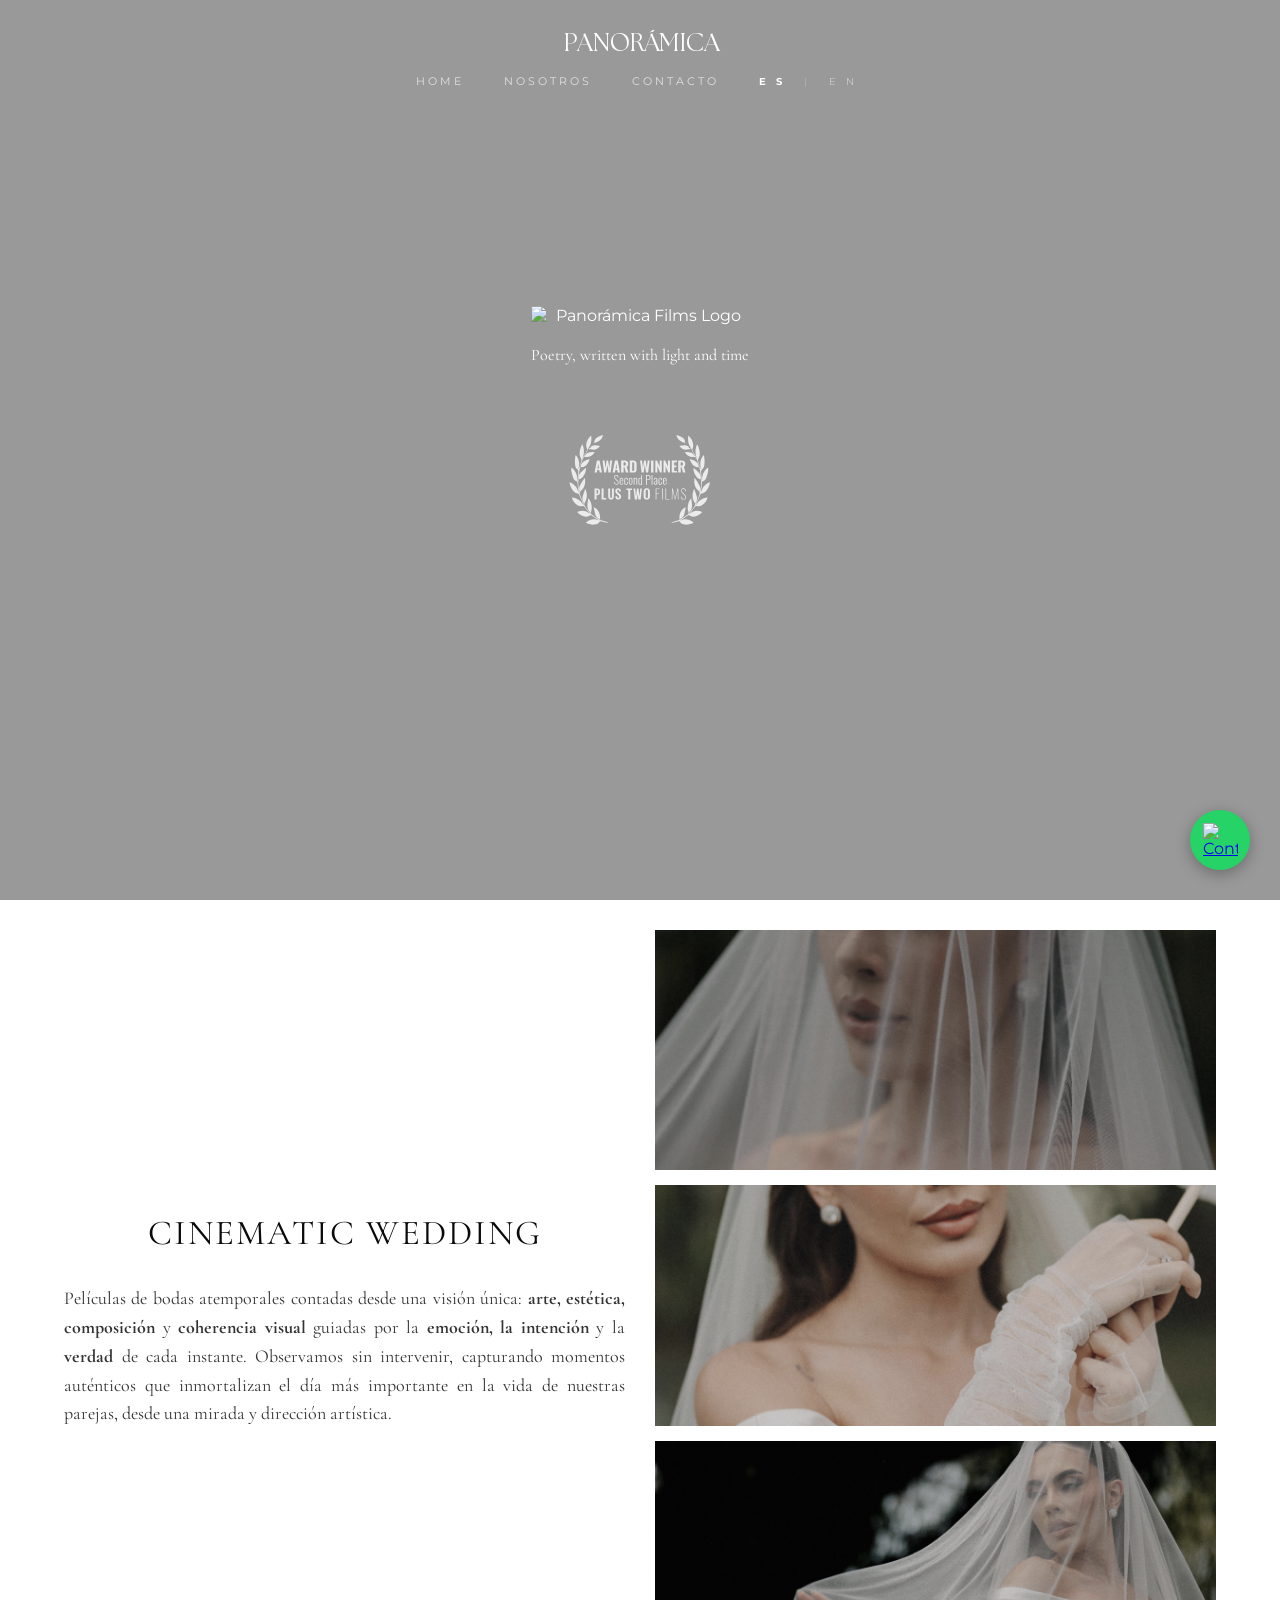
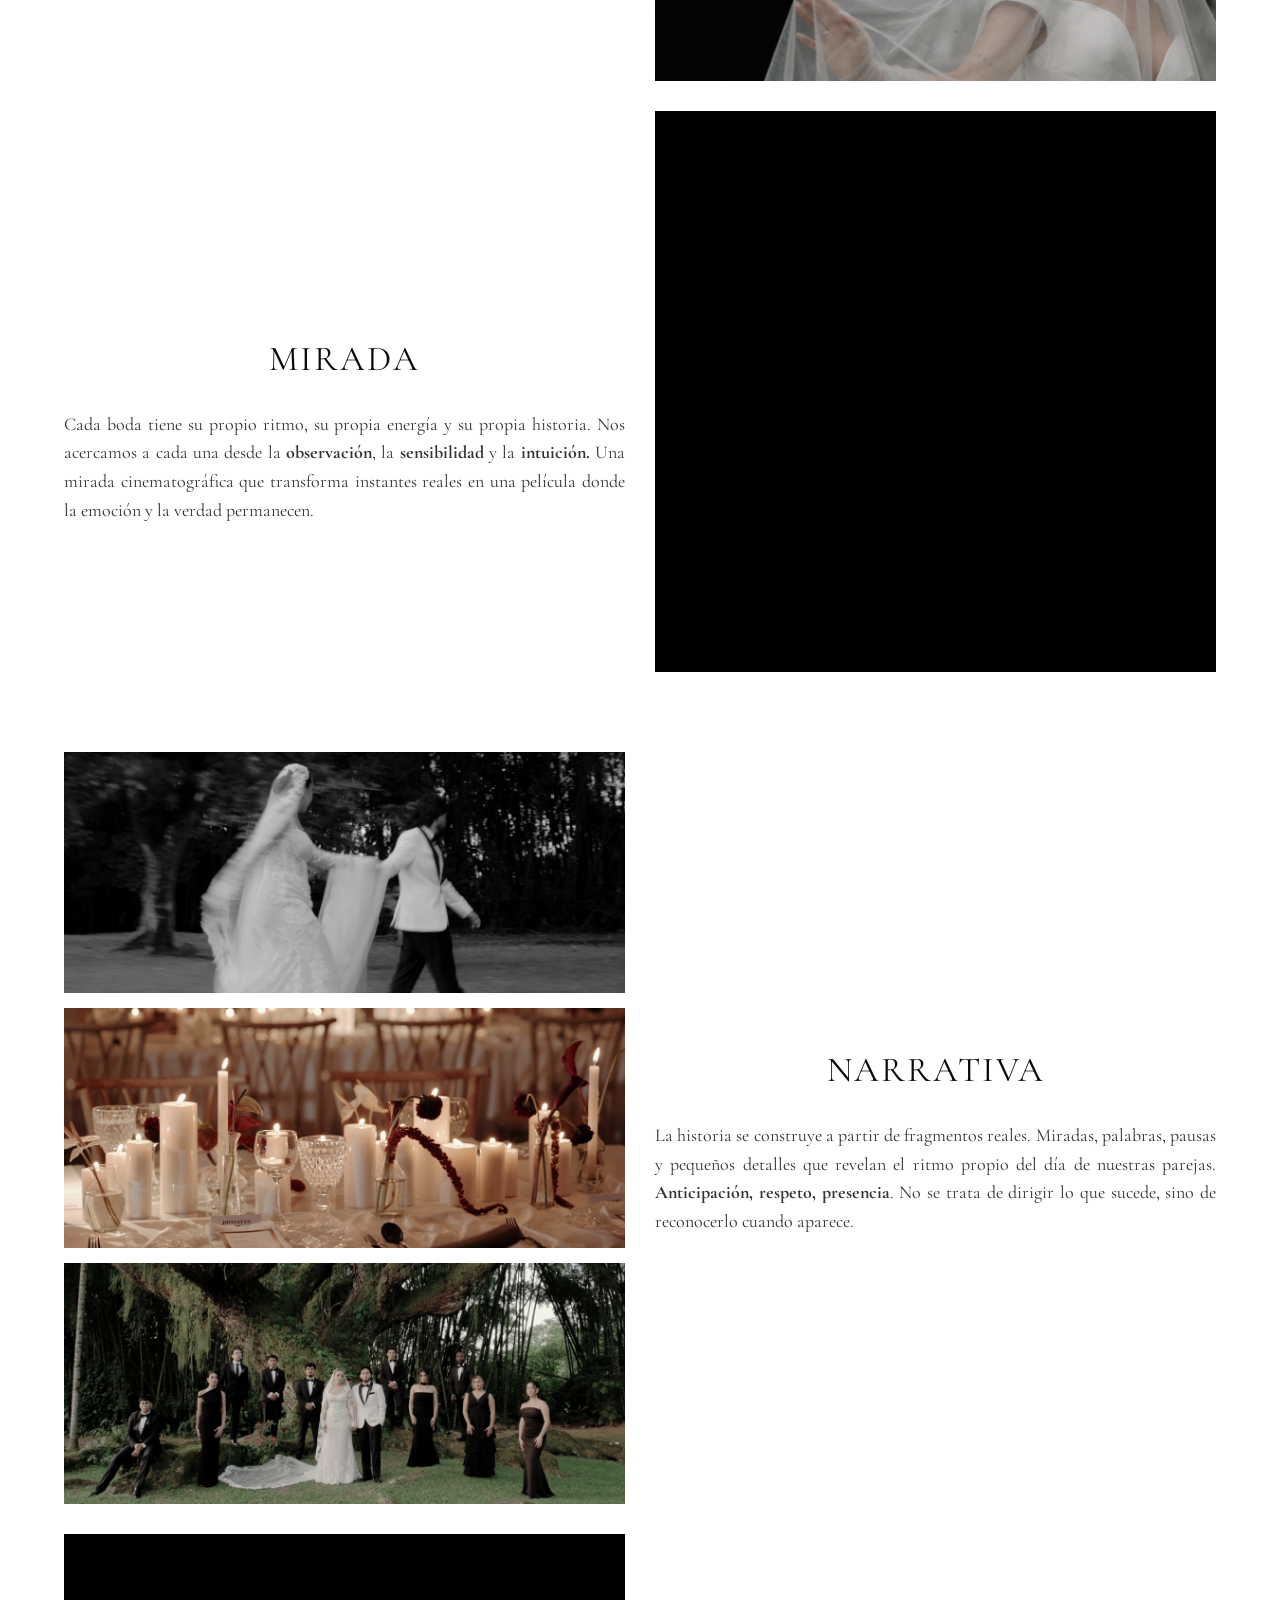
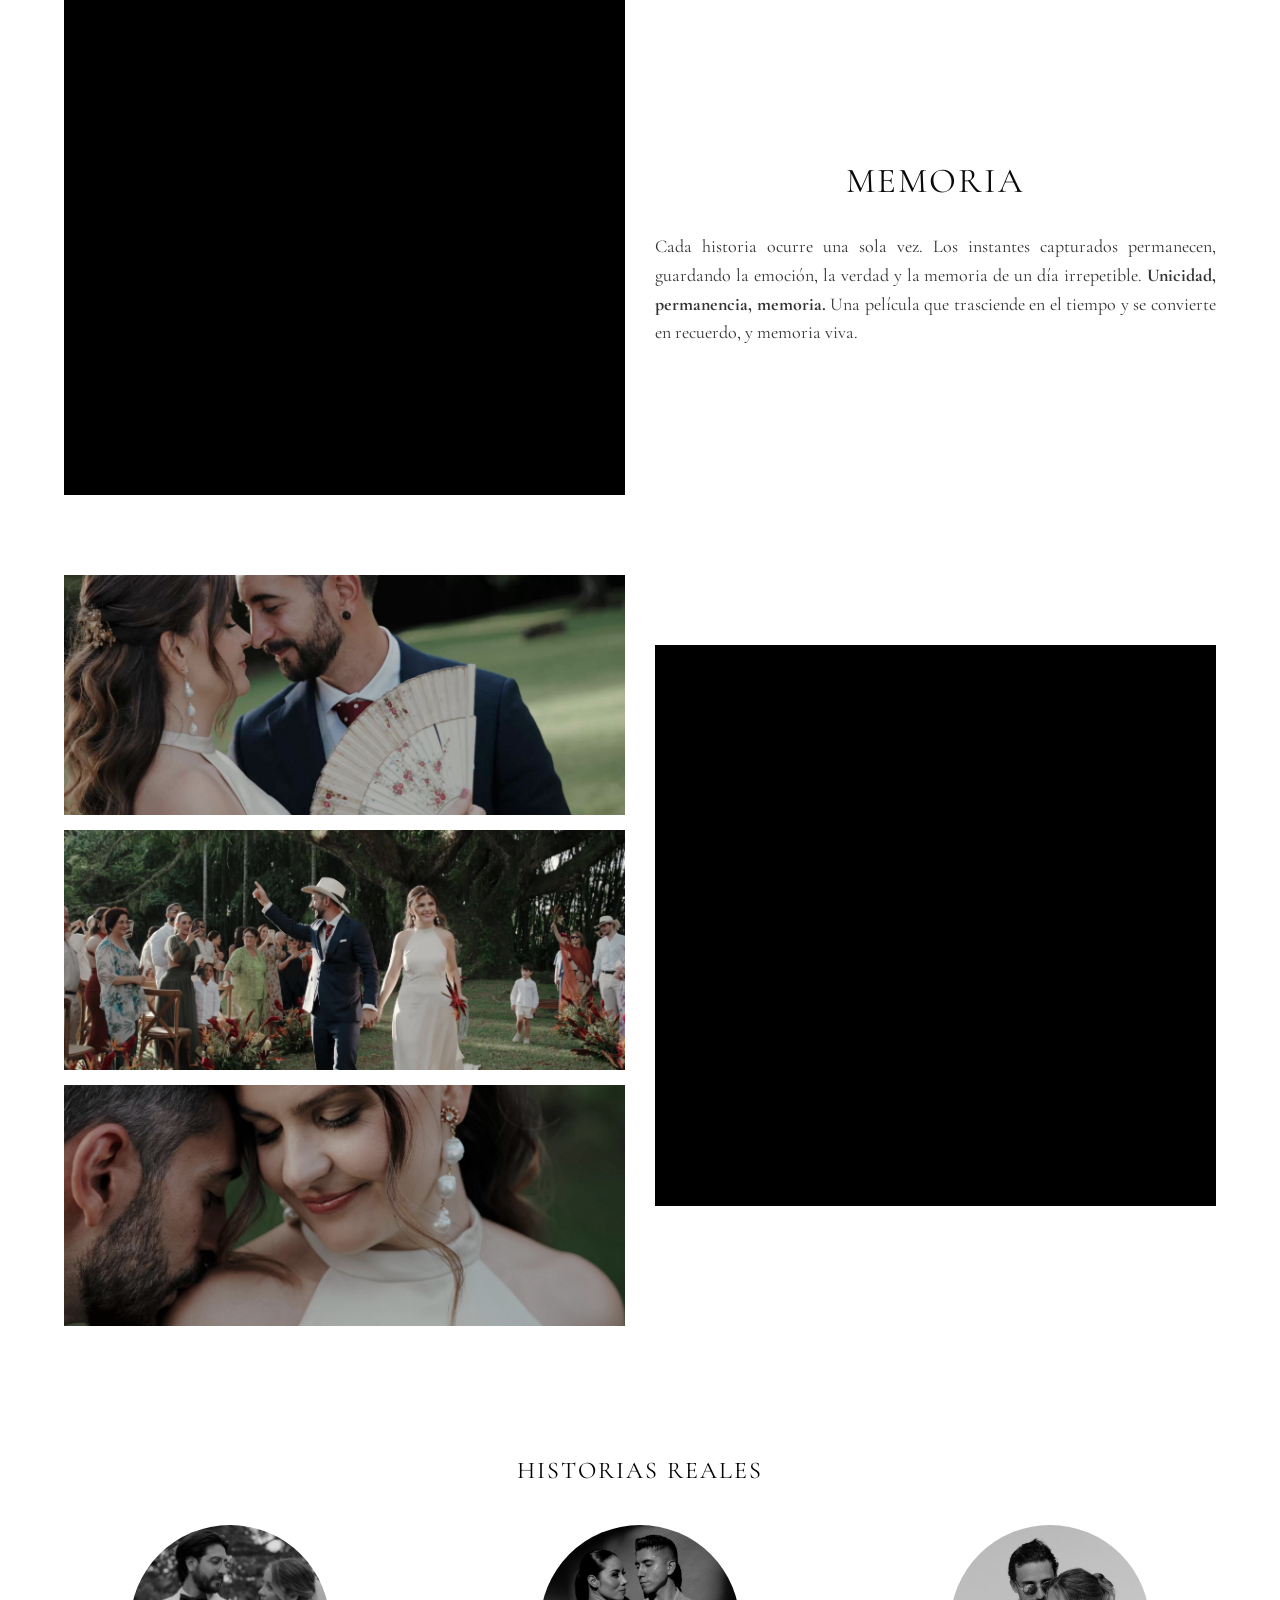
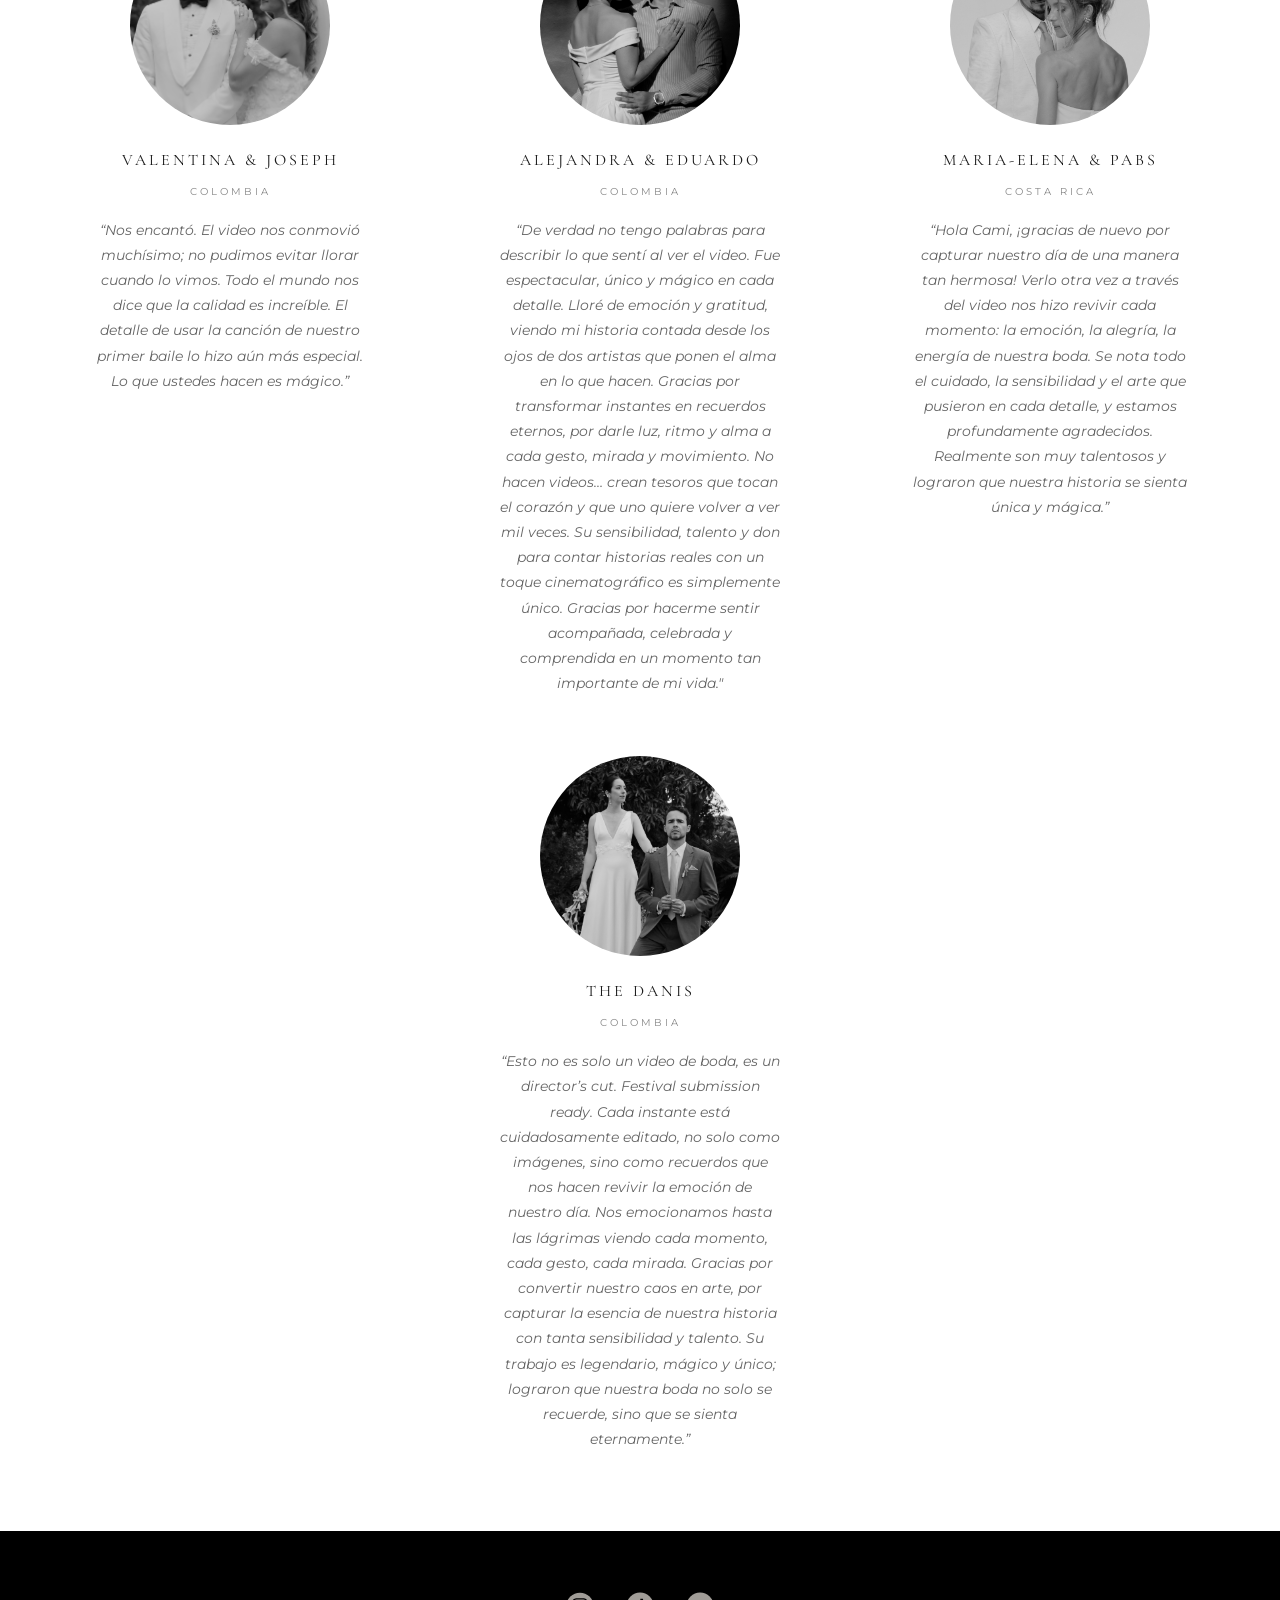
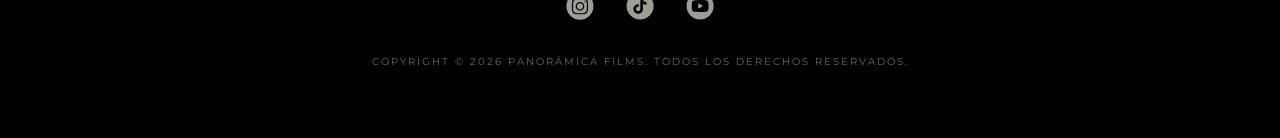
==== commit 4adc95d1: "Add files via upload" ====
--- a/index.html
+++ b/index.html
@@ -48,17 +48,19 @@
 </header>
 	
 	
-<!--HEADER FIN -->	
+<!--HERO -->	
+		
+	
 	
 	
 <section class="hero">
     <div class="hero-overlay"></div>
-    <video autoplay muted loop playsinline class="hero-video" id="heroVideo">
-        <source src="assets/video/HomeFilm1.mp4" type="video/mp4">
-    </video>
+	<video autoplay muted loop playsinline class="hero-video" id="heroVideo" poster="assets/img/hero-still.jpg">
+    <source src="assets/video/HomeFilm1.mp4" type="video/mp4">
+	</video>
     
     <div class="hero-content">
-        <img src="assets/img/LOGO_Panoramica_B.png" alt="Panorámica Films Logo" class="main-logo hero-logo">
+        <img src="assets/img/LOGO_Panoramica_B.svg" alt="Panorámica Films Logo" class="main-logo hero-logo">
         <h1>Poetry, written with light and time</h1>
         
         <div class="award-hero">
--- a/style.css
+++ b/style.css
@@ -20,6 +20,7 @@
 .hero {
     position: relative;
     height: 100dvh;
+    position: relative;
     display: flex;
     align-items: center;
     justify-content: center;
@@ -1156,17 +1157,20 @@
 @media (max-width: 768px) {
 	
     .parallax-mask {
-        height: 60vh;
+        height: 80vh !important;
 		background-color: #ffffff;
 		margin-bottom: 20px !important;
     }
 	
     .parallax-bg {
-        background-attachment: scroll;
-		background-position: center center;
-        height: 100%; 
-        top: 0;
-        background-size: cover;
+        background-attachment: scroll !important; /* Evita errores en iOS */
+        background-position: center center !important;
+        background-size: cover !important;
+        height: 120% !important; /* Dale un poco más de altura que el contenedor */
+        top: 50% !important;
+        left: 50% !important;
+        transform: translate(-50%, -50%) !important;
+        position: absolute;
     }
 	
     .team-container .work-block {
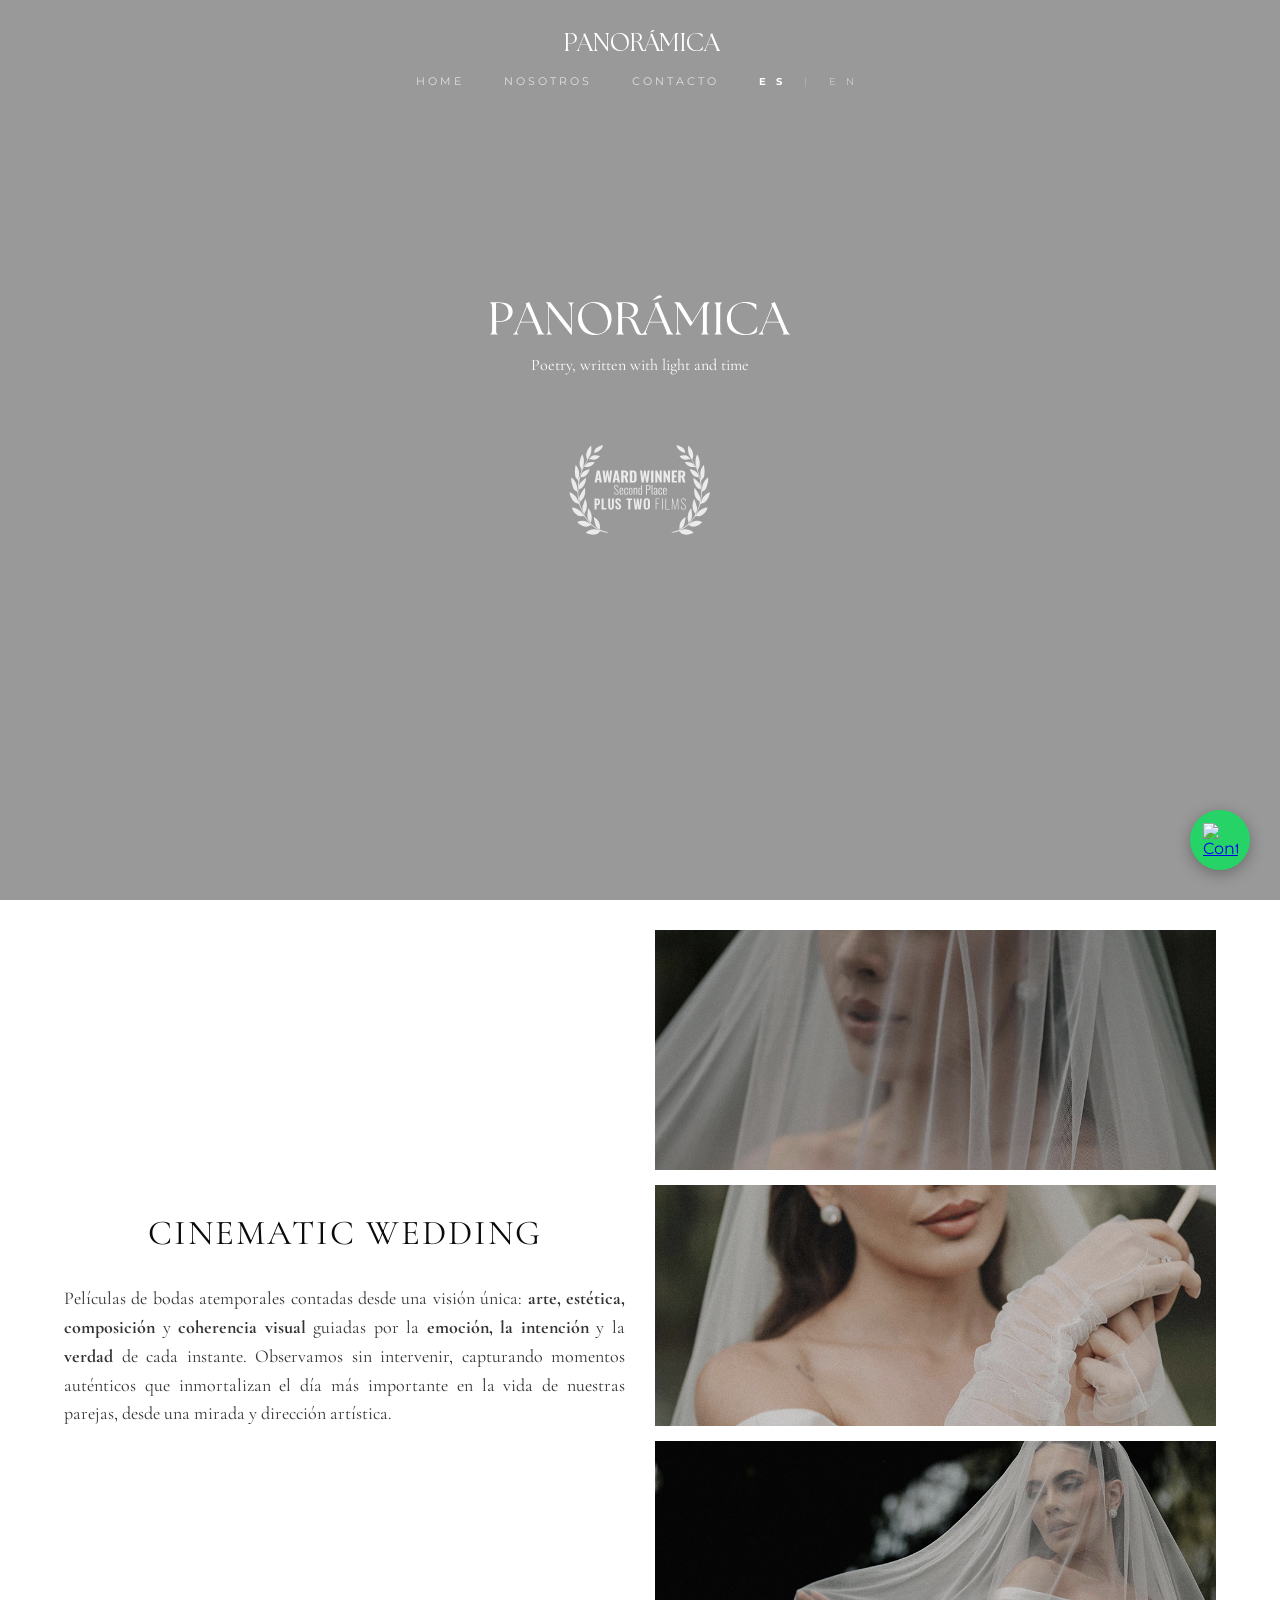
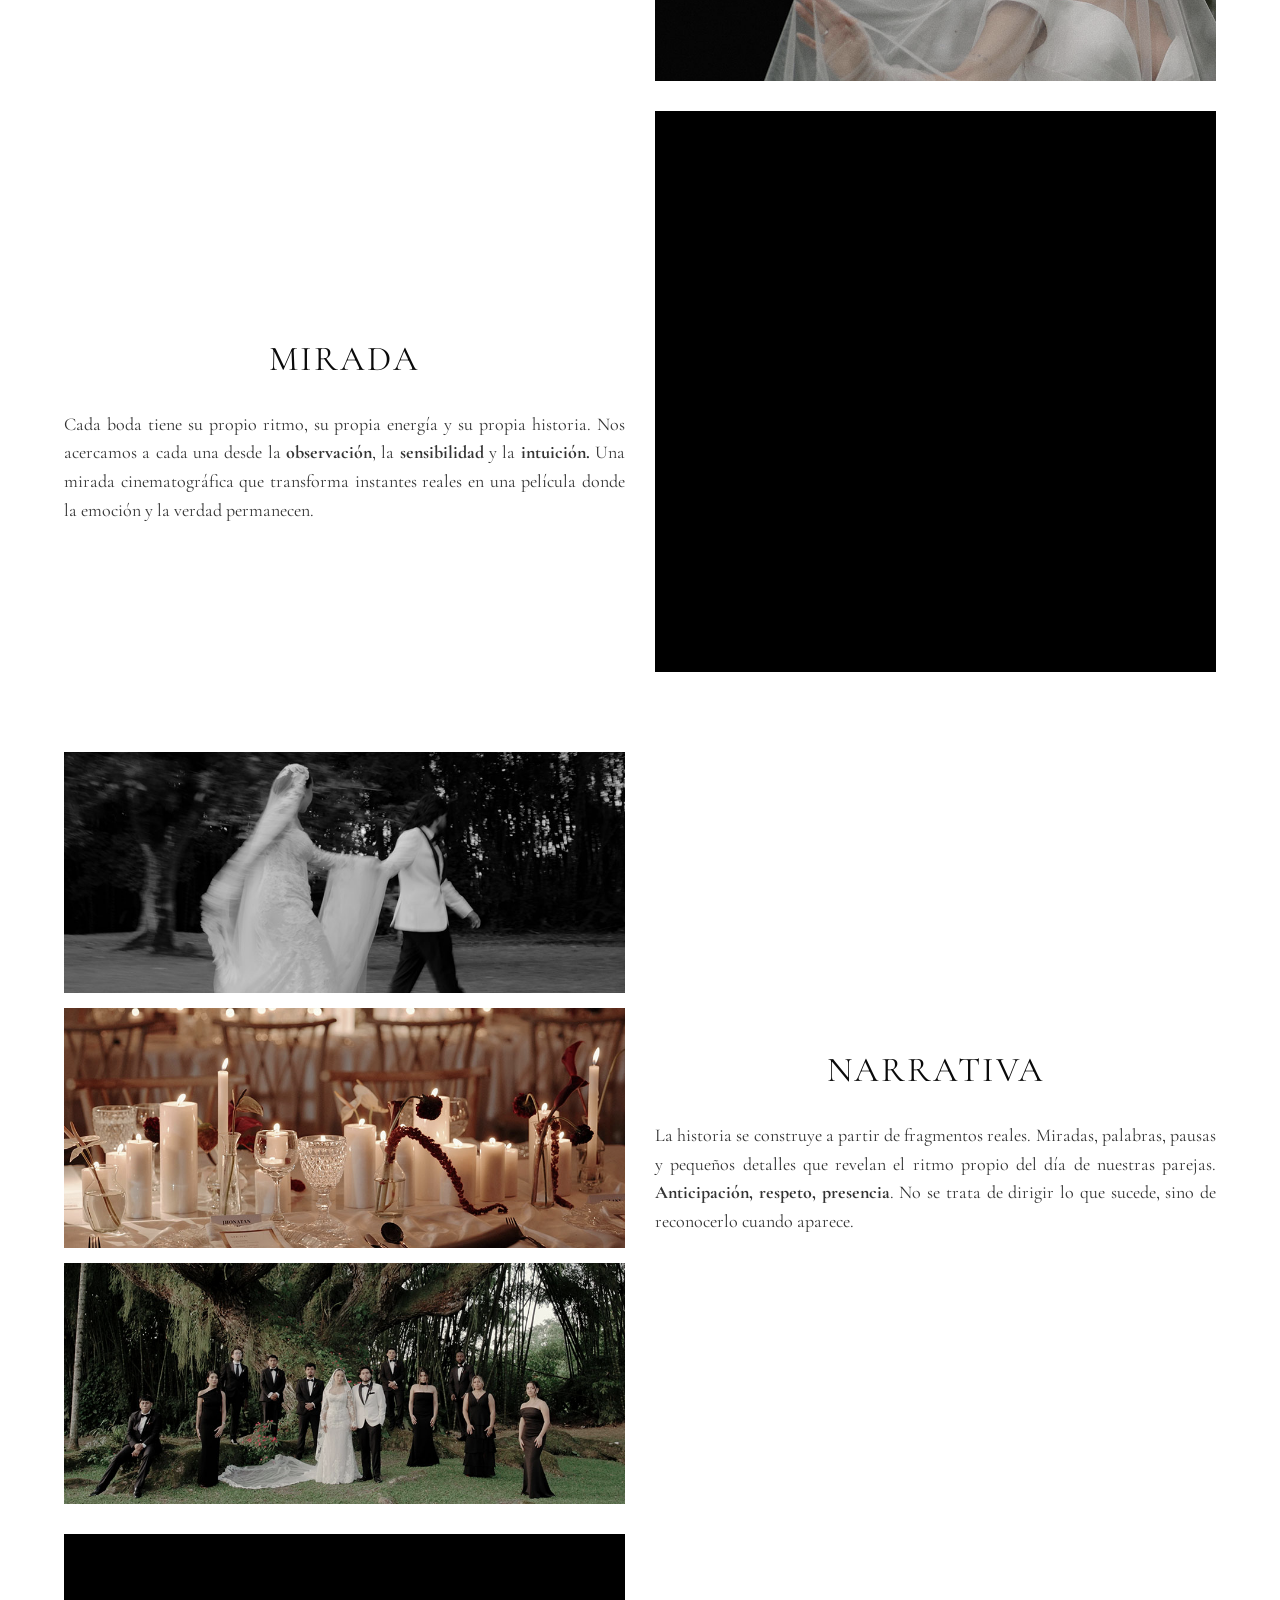
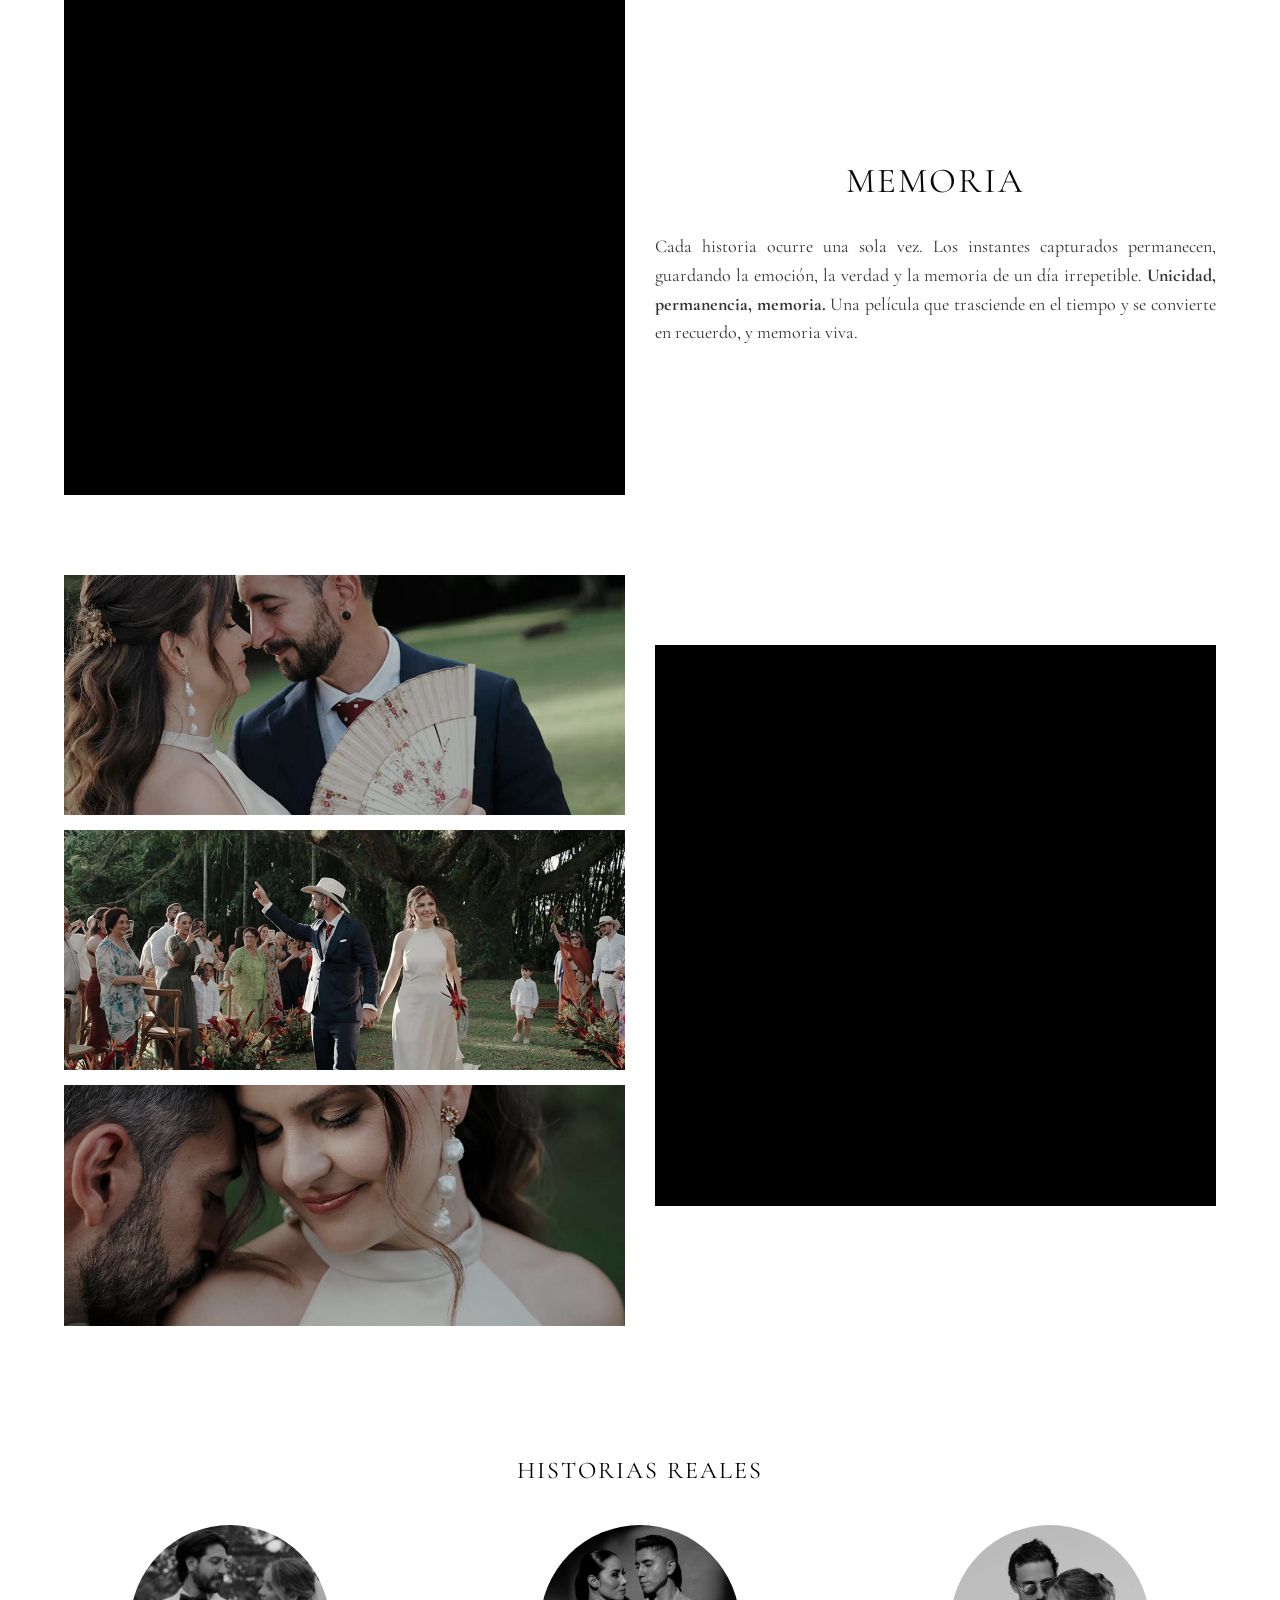
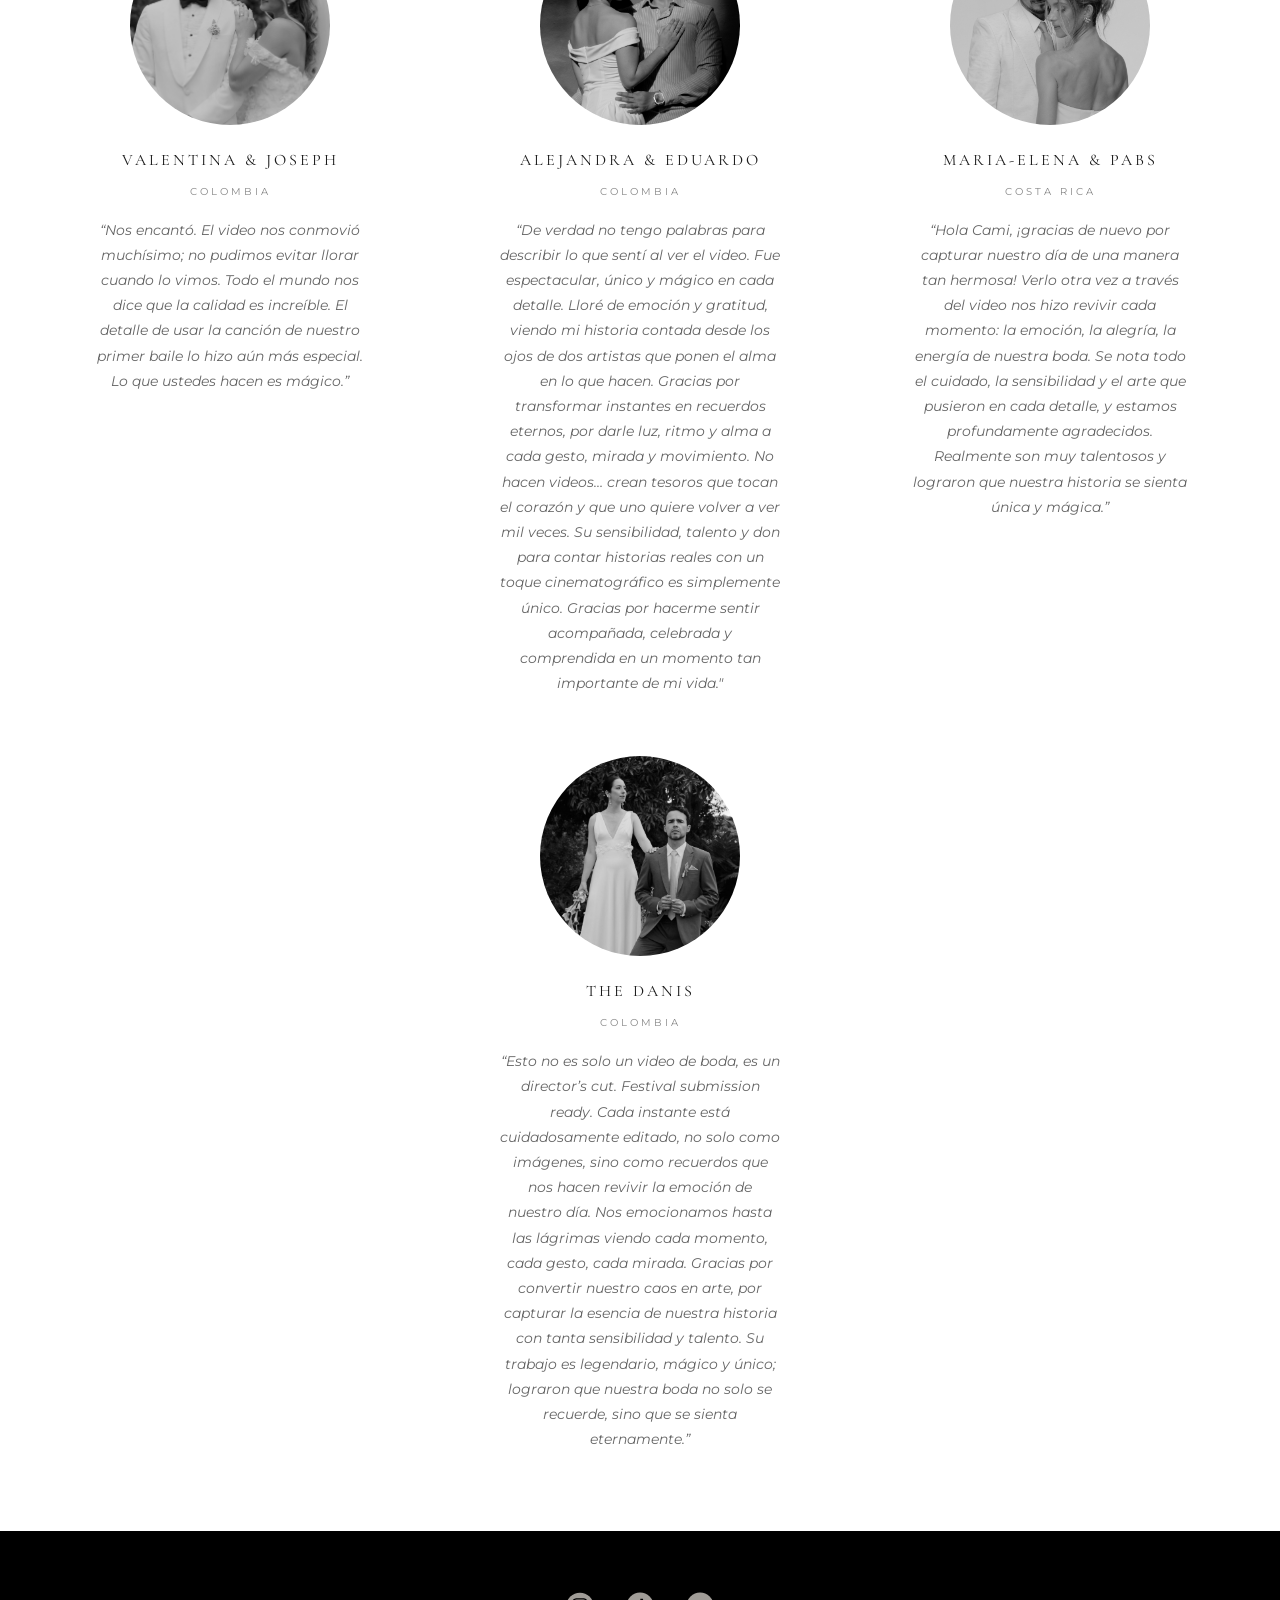
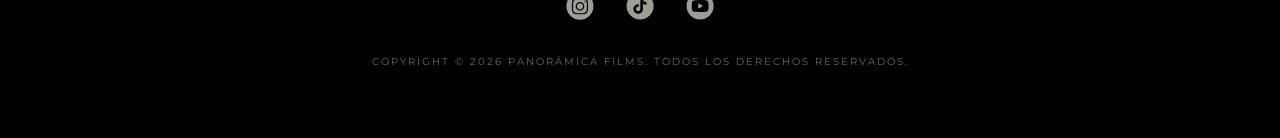
==== commit 106239ce: "Add files via upload" ====
--- a/index.html
+++ b/index.html
@@ -46,6 +46,9 @@
         </nav>
     </div>
 </header>
+
+	
+	
 	
 	
 <!--HERO -->	
@@ -55,9 +58,15 @@
 	
 <section class="hero">
     <div class="hero-overlay"></div>
-	<video autoplay muted loop playsinline class="hero-video" id="heroVideo" poster="assets/img/hero-still.jpg">
-    <source src="assets/video/HomeFilm1.mp4" type="video/mp4">
-	</video>
+    <video autoplay muted loop playsinline class="hero-video desktop-only" id="heroVideoDesktop">
+        <source src="assets/video/HomeFilm_Desktop.mp4" type="video/mp4">
+    </video>
+    <video autoplay muted loop playsinline class="hero-video mobile-only" id="heroVideoMobile">
+        <source src="assets/video/HomeFilm_Mobile.mp4" type="video/mp4">
+    </video>
+	
+	
+	
     
     <div class="hero-content">
         <img src="assets/img/LOGO_Panoramica_B.svg" alt="Panorámica Films Logo" class="main-logo hero-logo">
--- a/style.css
+++ b/style.css
@@ -27,15 +27,38 @@
     overflow: hidden;
 }
 .hero-video {
+	width: 100%;
+    height: 100%;
+    object-fit: cover; /* Cambia a 'contain' solo para probar, pero 'cover' es el correcto si ajustamos el contenedor */
     position: absolute;
     top: 50%;
     left: 50%;
-    min-width: 100%;
-    min-height: 100%;
-    width: auto;
-    height: auto;
     transform: translate(-50%, -50%);
     z-index: -1;
+}
+
+/* VIDEO Escritorio */
+.mobile-only { display: none !important; }
+.desktop-only { display: block !important; }
+
+/* VIDEO Móvil */
+@media (max-width: 768px) {
+    .desktop-only { display: none !important; }
+    .mobile-only { 
+        display: block !important;
+        object-fit: cover;
+	}	
+	.hero {
+        height: 100dvh; /* Altura dinámica para evitar que la barra de Safari lo tape */
+    }
+
+    .hero-video {
+        width: 100% !important;
+        height: 100% !important;
+        object-fit: cover !important; 
+        /* Si quieres ver las líneas de colores para calibrar, cambia temporalmente 
+           'cover' por 'contain' y verás el video completo con barras negras laterales. */
+    }
 }
 
 .hero-overlay {
@@ -313,13 +336,12 @@
 	
 }
 
-
-/* Ajuste para que en celulares no toque los bordes */
 @media (max-width: 768px) {
     .hero-logo {
         max-width: 80%;    /* En móvil, que use máximo el 80% del ancho del cel */
     }
 }
+
 @media (max-width: 768px) {
     .header-container {
         flex-direction: column; /* Alinea logo y menú uno sobre otro */
@@ -339,6 +361,7 @@
         letter-spacing: 2px;
     }
 }
+
 
 
 /* ============================================
@@ -373,8 +396,8 @@
 }
 
 .block-text h2 {
-    font-family: 'Cormorant Garamond', serif; cualquiercosa
-    font-size: 3000px;
+    font-family: 'Cormorant Garamond', serif; !important
+    font-size: 30px;
     letter-spacing: 2px;
     margin-bottom: 30px;
     color: #0a0a0a;
@@ -1000,243 +1023,367 @@
                      NOSOTROS
    ============================================ */
 
-
-
-/* Contenedor de la Máscara */
-.parallax-mask {
-    width: 100%; /* Corregido de 120% a 100% para evitar scroll horizontal innecesario */
-    height: 80vh; 
+:root {
+    --bg-color: #ffffff;
+    --text-main: #1a1a1a;    /* Negro editorial */
+    --text-muted: #666666;   /* Gris para párrafos */
+    --text-light: #999999;   /* Gris para detalles */
+    --font-serif: 'Cormorant Garamond', serif;
+    --font-sans: 'Montserrat', sans-serif;
+    --line-height: 1.8;
+}
+
+.about-section {
+    background-color: var(--bg-color);
+    color: var(--text-main);
+    font-family: var(--font-sans);
+    padding: 160px 5% 100px 5%; /* Más aire arriba por el header */
+}
+
+.container {
+    max-width: 1100px;
+    margin: 0 auto;
+}
+
+/* --- INTRODUCCIÓN --- */
+
+.about-intro {
+    margin-bottom: 40px;
+}
+
+.section-title {
+    margin-bottom: 50px;
+    text-align: center;
+	font-family: 'Cormorant Garamond', serif;
+	font-weight: 400;
+	font-size: 35px;
+	color: #1a1a1a;
+	
+}
+
+.intro-text {
+	font-family: 'Cormorant Garamond', serif;
+    max-width: 850px;
+    margin: 0 auto;
+	text-align: left;
+    font-size: 18px;
+    color: var(--text-main);
+}
+
+/* Letra Capital Editorial */
+
+.intro-text p:first-of-type::first-letter {
+    font-family: var(--font-serif);
+    font-size: 5.2rem;    /* Tamaño grande e impactante */
+    float: left;          /* Hace que el texto rodee la letra */
+    margin-right: 12px;   /* Espacio entre la E y las palabras */
+    margin-top: 6px;      /* Ajuste fino para alinear el tope de la E con el texto */
+    line-height: 0.85;    /* Crucial para que no deje un hueco gigante debajo */
+    color: var(--text-main);
+    font-weight: 400;
+}
+
+/* --- CONTROLES SOMOS ALEJO y CAMI --- */
+
+.intro-text p {
+    margin-bottom: 25px;
+    text-align: left;
+}
+
+.highlight {
+    font-style: italic;
+	font-size: 4rem;
+    color: var(--text-light);
+    display: block;
+    margin-top: 40px;
+    text-align: center;
+    letter-spacing: 1px;
+}
+.intro-content-wrapper {
+    max-width: 650px; /* Controla qué tan ancho es el bloque de texto */
+    margin: 0 auto 60px auto; /* Centra el bloque y le da espacio con la foto de abajo */
+    padding: 0 20px; /* Margen de seguridad para móviles muy pequeños */
+}
+
+.intro-text p {
+    text-align: left; /* Para que coincida con la estética de la imagen que mostraste */
+    line-height: 1.8;
+    margin-bottom: 25px;
+}
+
+/* Ajuste para que la letra capital no rompa el centrado si decides usarla */
+.intro-text p:first-of-type::first-letter {
+    float: left; 
+    display: block;
+    font-size: 5rem;
+    margin-bottom: 10px;
+}
+
+/* --- MÁSCARAS DE IMAGEN --- */
+.image-mask {
+    width: 100%;
+    position: relative;
     overflow: hidden;
-    position: relative;
-    background-color: #FFFFFF;
-	margin-bottom: 20px;
-    margin: 0; 
-}
-
-
-/* La imagen dentro de la máscara */
-.parallax-bg {
-    height: 130%;
-    width: 100%;
+    background-color: #f9f9f9;
+}
+
+/* LA VENTANA (FOTO PRINCIPAL) */
+.parallax-photo {
+    padding-top: 100% !important; /* Controla el alto de la "ventana" */
+    margin-top: 10px;
+}
+
+.parallax-photo img {
+    height: 100% !important; /* La foto es más alta que el hueco */
+    width: 100% !important;
     position: absolute;
-    top: -15%;
-    background-image: url('assets/img/nosotros1.jpg');
-    background-size: 55vw auto; 
-    background-attachment: fixed;
-    background-position: center center;
-    background-repeat: no-repeat;
-    background-color: #ffffff;	
-}
-
-
-.page-container {
-	background-color: #ffffff !important;
-    max-width: 1200px; /* Ajusta este valor según qué tan ancho sea el index */
-    margin: 0 auto;    /* Esto centra el contenedor en la pantalla */
-	padding: 0 10px;
-}
-
-/* Ajustes de Secciones de Texto */
-.about-intro-text, 
-.about-footer-text, 
-.team-container {
-    background-color: #ffffff; /* Fondo blanco */
-    padding: 50px 0;
-    display: flex;
-    justify-content: center;
-}
-
-/* Títulos con la fuente correcta: Cormorant Garamond */
-.about-intro-text h2, 
-.team-container h2, 
-.about-footer-text h2 {
-    color: #0a0a0a;
-    font-family: 'Cormorant Garamond', serif; 
-    font-size: 35px;
-    text-transform: uppercase;
+    top: 0;
+    left: 0;
+    object-fit: cover;
+    transition: none !important; /* Vital para que el JS no pelee con el CSS */
+    will-change: transform;
+}
+
+/* FOTOS DE PERFIL (ALEJO & CAMILA) */
+
+.profile .image-mask {
+    padding-top: 100% !important; /* Formato vertical */
+}
+
+.profile .image-mask img {
+    height: 100% !important; /* Estas no se mueven, llenan el 100% */
+    width: 100% !important;
+    position: absolute;
+    top: 0;
+    left: 0;
+    object-fit: cover;
+    transition: transform 0.8s ease; /* Zoom suave al pasar el mouse */
+}
+
+.profile .image-mask:hover img {
+    transform: scale(1.05);
+}
+
+/* Fotos de Perfil: Verticales */
+
+.profile .image-mask {
+    padding-top: 100%; /* Reemplazo de aspect-ratio 2:3 o 3:4 */
+}
+
+.image-mask img {
+    position: absolute;
+    top: 0;
+    left: 0;
+    width: 100%;
+    height: 100%;
+    object-fit: cover;
+    transition: transform 0.8s cubic-bezier(0.25, 1, 0.5, 1);
+}
+
+.image-mask:hover img {
+    transform: scale(1.05);
+}
+
+/* --- GRID DE ROSTROS --- */
+
+.faces-grid {
+    margin-top: 50px;
+}
+
+.grid-title {
+    font-family: var(--font-serif);
+    font-size: 20px;
+    text-align: center;
+    margin-bottom: 80px;
     letter-spacing: 2px;
-}
-
-/* Letra Capital con Cormorant Garamond */
-.drop-cap::first-letter {
-    color: #0a0a0a; 
-    font-family: 'Cormorant Garamond', serif; 
-    float: left;
-    font-size: 5rem;
-    line-height: 0.8;
-    margin-right: 15px;
-    margin-top: 5px;
-    font-weight: 400;
-}
-
-/* Bloque de Equipo 50/50 */
-.team-container .work-block {
+    font-style: normal;
+	font-weight: 400;
+	text-transform: uppercase;
+	color: #1a1a1a;
+}
+
+.profile {
     display: grid;
     grid-template-columns: 1fr 1fr;
-	min-height: 80vh;
+    gap: 50px;
     align-items: center;
-    gap: 0;
-    overflow: hidden;
-    background-color: #ffffff;
-    max-width: 100%; 
-}
-
-.team-container .block-gallery {
-    height: 600px; 
-    width: 100%;
-    overflow: hidden;
-}
-
-.team-container .block-gallery img {
-    width: 100%;
-    height: 100%;
-    object-fit: cover; 
-    object-position: center;
-}
-
-.team-container .block-text {
-    padding: 60px 80px; /* Cambiamos % por px para evitar que se "coma" el texto */
+    margin-bottom: 120px;
+	
+}
+
+.profile h4 {
+    font-family: var(--font-serif);
+    font-size: 24px;
+    margin-bottom: 20px;
+    color: var(--text-main);
+}
+.about-footer {
+    text-align: center;    /* Centra el texto (h3) y el párrafo (p) */
+    margin-top: 50px;     /* Espacio con la sección de arriba */
+    border-top: 1px solid #eee; /* La línea divisoria sutil */
+    padding-top: 40px;     /* Espacio entre la línea y el título */
+    width: 100%;           /* Asegura que ocupe todo el ancho para poder centrar */
+}
+
+.profile-info p {
+	font-family: 'Cormorant Garamond', serif;
+	font-size: 18px;
+    max-width: 450px; /* Evita que las líneas de texto sean demasiado largas */
+    line-height: 1.8;  /* Dale aire entre líneas para que sea legible y elegante */
+	color: #1a1a1a;
+}
+
+.about-footer h3 {
+    font-family: var(--font-serif);
+    font-size: 38px;       /* El tamaño que ajustamos antes */
+    margin-bottom: 15px;
+    display: block;        /* Asegura que se comporte como bloque para centrarse */
+	text-transform: uppercase;
+	font-weight: 400;
+	color: #1a1a1a;
+}
+
+.about-footer p {
+    font-size: 20px;
+	font-family: var(--font-serif);
+	font-style: italic;
+    color: #1a1a1a;
+    max-width: 600px;      /* Limitamos el ancho para que no sea una línea eterna */
+    margin: 0 auto;        /* ¡CLAVE! Centra el bloque del párrafo si tiene max-width */
+}
+/* Esto cambia el color SOLO de los nombres en los perfiles */
+.profile-info h4 {
+    color: #1a1a1a !important; /* O usa var(--text-main) si prefieres la variable */
+    font-family: 'Cormorant Garamond', serif;
+	font-weight: 400;
+    font-size: 35px !important;
+    margin-bottom: 20px;
+	
+}
+/* Esto ajusta el contenedor de texto de Camila */
+.profile.camila .profile-info {
+    text-align: right; /* Alinea el h4 (título) */
     display: flex;
     flex-direction: column;
-    justify-content: center;
-	align-items: center;
-    text-align: center;    /* Cambiamos a left para un look más editorial y balanceado */
-    width: 100%;
-    box-sizing: border-box; /* Crucial para que el padding no sume al ancho total */
-}
-
-.team-container .block-text h2 {
-    text-align: center;    /* Alineación consistente con el párrafo */
-    margin-bottom: 25px;
-    width: 100%;
-    letter-spacing: 5px; /* Ajusta según tu gusto, pero mantén el alineamiento */
-}
-
-.profile {
-    display: grid;
-    grid-template-columns: 1fr 1fr; /* 50% foto, 50% texto */
-    align-items: center;
-    gap: 0; /* Sin espacio entre ellos para un look editorial */
-    margin-bottom: 0; /* Pegados si quieres, o añade 80px para separar bloques */
-}
-
-/* Ajuste de la imagen para que llene su mitad */
-.profile .block-gallery {
-    height: 100%;
-    min-height: 600px; /* Altura visual impactante */
-}
-
-.profile .block-gallery img {
-    width: 100%;
-    height: 100%;
-    object-fit: cover; /* Clave para que la foto no se deforme */
-}
-
-/* Ajuste del texto al lado de la foto */
-.profile .block-text {
-    padding: 10% 12%; /* Aire interno para que el texto respire */
-    text-align: left; /* Alineado a la izquierda para Alejo */
-}
-
-.tagline {
-    font-family: 'Cormorant Garamond', serif !important;
-    font-size: 18px !important; /* Un poco más grande para destacar */
-    font-style: normal !important; /* Activa la cursiva */
-	letter-spacing: 2px;
-    color: #4A4A4A !important;
-    line-height: 1.2 !important;
-    text-align: center !important; 
-    margin-top: 10px !important; /* Reduce el espacio con el título */
+    align-items: flex-end; /* ¡ESTA ES LA CLAVE! Empuja todo hacia la derecha */
+    padding-right: 40px; /* Aquí controlas qué tan cerca queda de la foto */
+	
+}
+
+/* Esto ajusta el párrafo de Camila */
+.profile.camila .profile-info p {
+    text-align: right;
+    max-width: 450px; /* Evita que las líneas sean muy largas */
+    margin-right: 0;  /* Asegura que no tenga margen a la derecha */
+    margin-left: auto; /* Empuja el bloque de texto contra el borde derecho */
+}
+.profile-info h4 {
+    text-transform: uppercase; /* ¡Con la 's'! */
+    letter-spacing: 2px;       /* Un toque extra de elegancia */
+	font-size: 80px;
+	text-transform: uppercase;  /* Mayúsculas corregidas */
+    letter-spacing: 4px;        /* Espaciado entre letras pro */
+    margin-bottom: 20px;
+    font-weight: 400;
+}
+/* SEPARADOR DE SECCIONES */
+.spacer-lg {
+    height: 40px; /* Ajusta este valor según qué tan grande quieras el espacio */
     width: 100%;
     display: block;
-	padding-bottom: 10%;
-	}
-
-/* --- RESPONSIVE --- */
-
+    clear: both;
+	border-top: 1px solid #eee; /* La línea divisoria sutil */
+    padding-top: 0px;     /* Espacio entre la línea y el título */
+}
+
+/* Ajuste para que en móvil el espacio no sea tan exagerado */
 @media (max-width: 768px) {
-	
-    .parallax-mask {
-        height: 80vh !important;
-		background-color: #ffffff;
-		margin-bottom: 20px !important;
-    }
-	
-    .parallax-bg {
-        background-attachment: scroll !important; /* Evita errores en iOS */
-        background-position: center center !important;
-        background-size: cover !important;
-        height: 120% !important; /* Dale un poco más de altura que el contenedor */
-        top: 50% !important;
-        left: 50% !important;
-        transform: translate(-50%, -50%) !important;
-        position: absolute;
-    }
-	
-    .team-container .work-block {
-        grid-template-columns: 1fr; /* Una columna en móvil */
-    }
-
-    .reverse-desktop {
+    .spacer-lg {
+        height: 60px;
+    }
+}
+/* --- RESPONSIVE PARA MÓVIL --- */
+
+@media (max-width: 768px) {
+    
+    /* 1. Hacemos que la rejilla sea de 1 sola columna */
+    .profile {
+        grid-template-columns: 1fr !important; /* Una sola columna */
+        gap: 30px; /* Menos espacio entre foto y texto */
+        margin-bottom: 80px;
+    }
+
+    /* 2. Ajustamos el orden para que siempre vaya Foto -> Texto */
+    .profile.camila {
         display: flex;
-        flex-direction: column; 
+        flex-direction: column;
     }
     
-    .team-container .block-gallery {
-        height: 300px; /* Foto más corta en móvil */
-    }
-
-	.title-margin {
-    margin-top: 80px !important;
-	margin-bottom: 10px !important;
-	}
-	
-	.about-intro-text {
-        /* Aumentamos el margen lateral. 
-           El primer valor (30px) es arriba/abajo, 
-           el segundo (40px) es izquierda/derecha. */
-        padding: 10px 15px !important;
-        display: block;
-    }
-
-    .about-intro-text p {
-        width: 100%;      /* Que use todo el espacio permitido por el padding del padre */
-        max-width: 100%;  /* Reseteamos el max-width de la versión web */
-        text-align: justify;
-		margin-bottom: 100px !important;
-	}
-	
+    .profile.camila .image-mask {
+        order: -1; /* Sube la foto de Camila arriba del texto */
+    }
+
+    /* 3. Limpiamos paddings de texto que pusimos para laptop */
+    .profile-info {
+        padding-left: 0 !important;
+        padding-right: 0 !important;
+        text-align: center; /* Centramos el texto para un look más móvil */
+		color: var(--text-muted);
+    }
+
+    /* 4. Ajustamos tamaños de letra para que no sean gigantes */
+    .section-title {
+        font-size: 32px;
+    }
+    
+    .grid-title {
+        font-size: 20px;
+        margin-bottom: 40px;
+    }
+
+    /* 5. La foto parallax: que no sea tan alta en móvil */
+    .parallax-photo {
+        padding-top: 100% !important; /* Más cuadrada para que no ocupe toda la pantalla */
+    }
+	/* 1. Ajustamos el tamaño del nombre para que no se desborde */
+    .profile-info h4 {
+        font-size: 35px !important; /* Un tamaño más seguro para celulares */
+        letter-spacing: 2px;        /* Reducimos un poco el tracking */
+        text-align: center;         /* Centrado se ve mejor en vertical */
+        margin-bottom: 15px;
+        width: 100%;                /* Ocupa todo el ancho disponible */
+    }
+
+    /* 2. Ajustamos el cuerpo de texto para que no se desplace */
+    .profile.camila .profile-info,
+    .profile.alejo .profile-info {
+        align-items: center;        /* Centramos el bloque en móvil */
+        text-align: center;         /* Texto centrado para lectura vertical */
+        padding: 0 20px;            /* Margen de seguridad a los lados */
+    }
+
+    .profile.camila .profile-info p,
+    .profile.alejo .profile-info p {
+        text-align: center;         /* El párrafo también centrado */
+        max-width: 100%;            /* Que use todo el ancho del cel */
+        margin: 0 auto !important;  /* Centrado perfecto */
+        font-size: 18px;            /* Un pelín más pequeño para legibilidad */
+    }
+
+    /* 3. Evitamos que Alejandro se salga */
     .profile {
-        grid-template-columns: 1fr;
-    }
-	
-    .profile .block-gallery {
-        min-height: 400px;
-    }
-	
-    .reverse-desktop {
-        display: flex;
-        flex-direction: column; /* Foto arriba, texto abajo en móvil siempre */
-    }
-	
-    .profile.camila .block-gallery {
-        order: 1;
-    }
-	
-    .profile.camila .block-text {
-        order: 2;
-    } 
-.about-footer-text {
-        /* El primer valor (40px) es aire arriba y abajo */
-        /* El segundo valor (30px) es el que aleja el texto de los bordes laterales */
-        padding: 40px 30px !important; 
-        box-sizing: border-box; /* Esto asegura que el padding no ensanche la pantalla */
-    }
-
-    .about-footer-text p {
-        width: 100% !important;
-        max-width: 100% !important;
-        text-align: justify; /* O center, según prefieras */
-        margin-bottom: 25px !important; /* Espacio entre los dos párrafos */
-    }
-}+        grid-template-columns: 1fr !important; /* Una sola columna */
+        overflow: hidden;                      /* Evita scroll horizontal */
+    }
+}
+.contact-page, .about-section {
+    display: block; /* Fuerza el flujo normal */
+    overflow: hidden; /* Corta cualquier elemento invisible que flote abajo */
+}
+/* FUERA DE CUALQUIER MEDIA QUERY (Al final de todo) */
+html, body {
+    max-width: 100%;
+    overflow-x: hidden;
+    position: relative;
+    height: auto;
+    min-height: 100%;
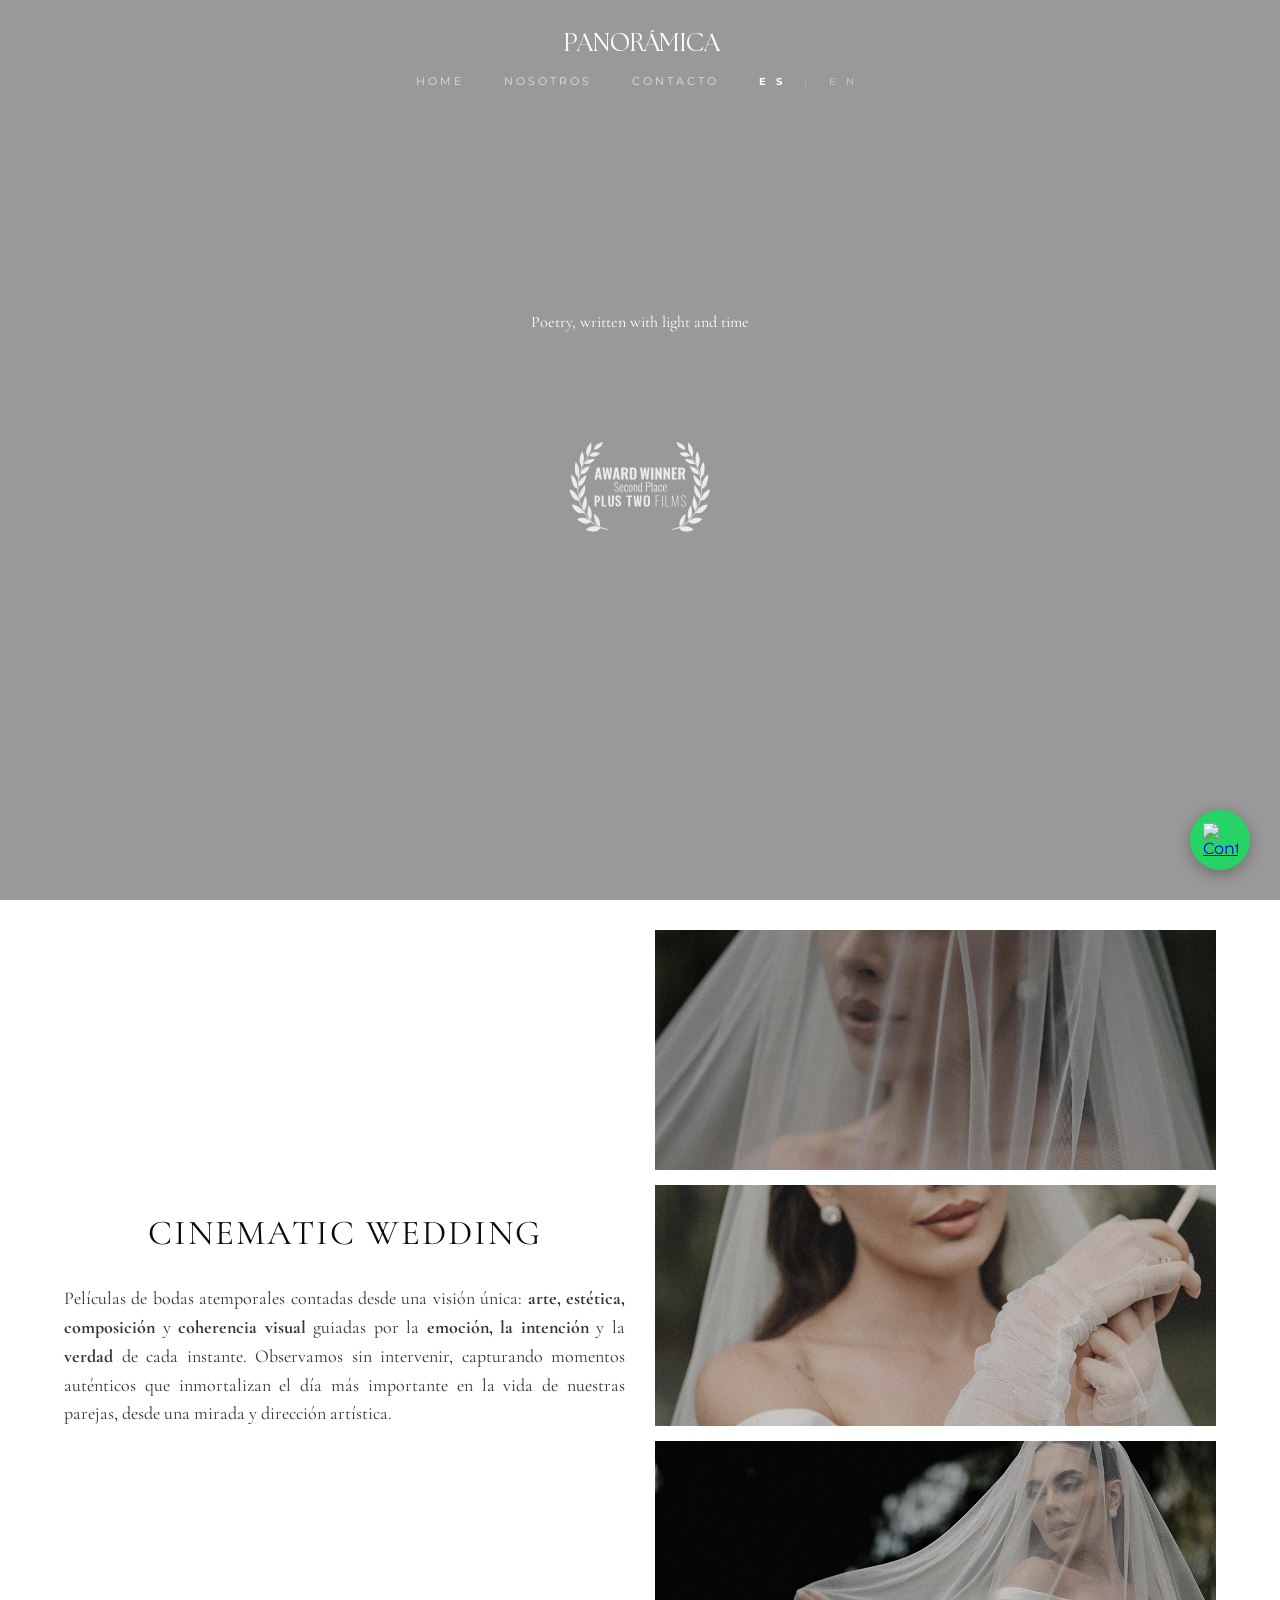
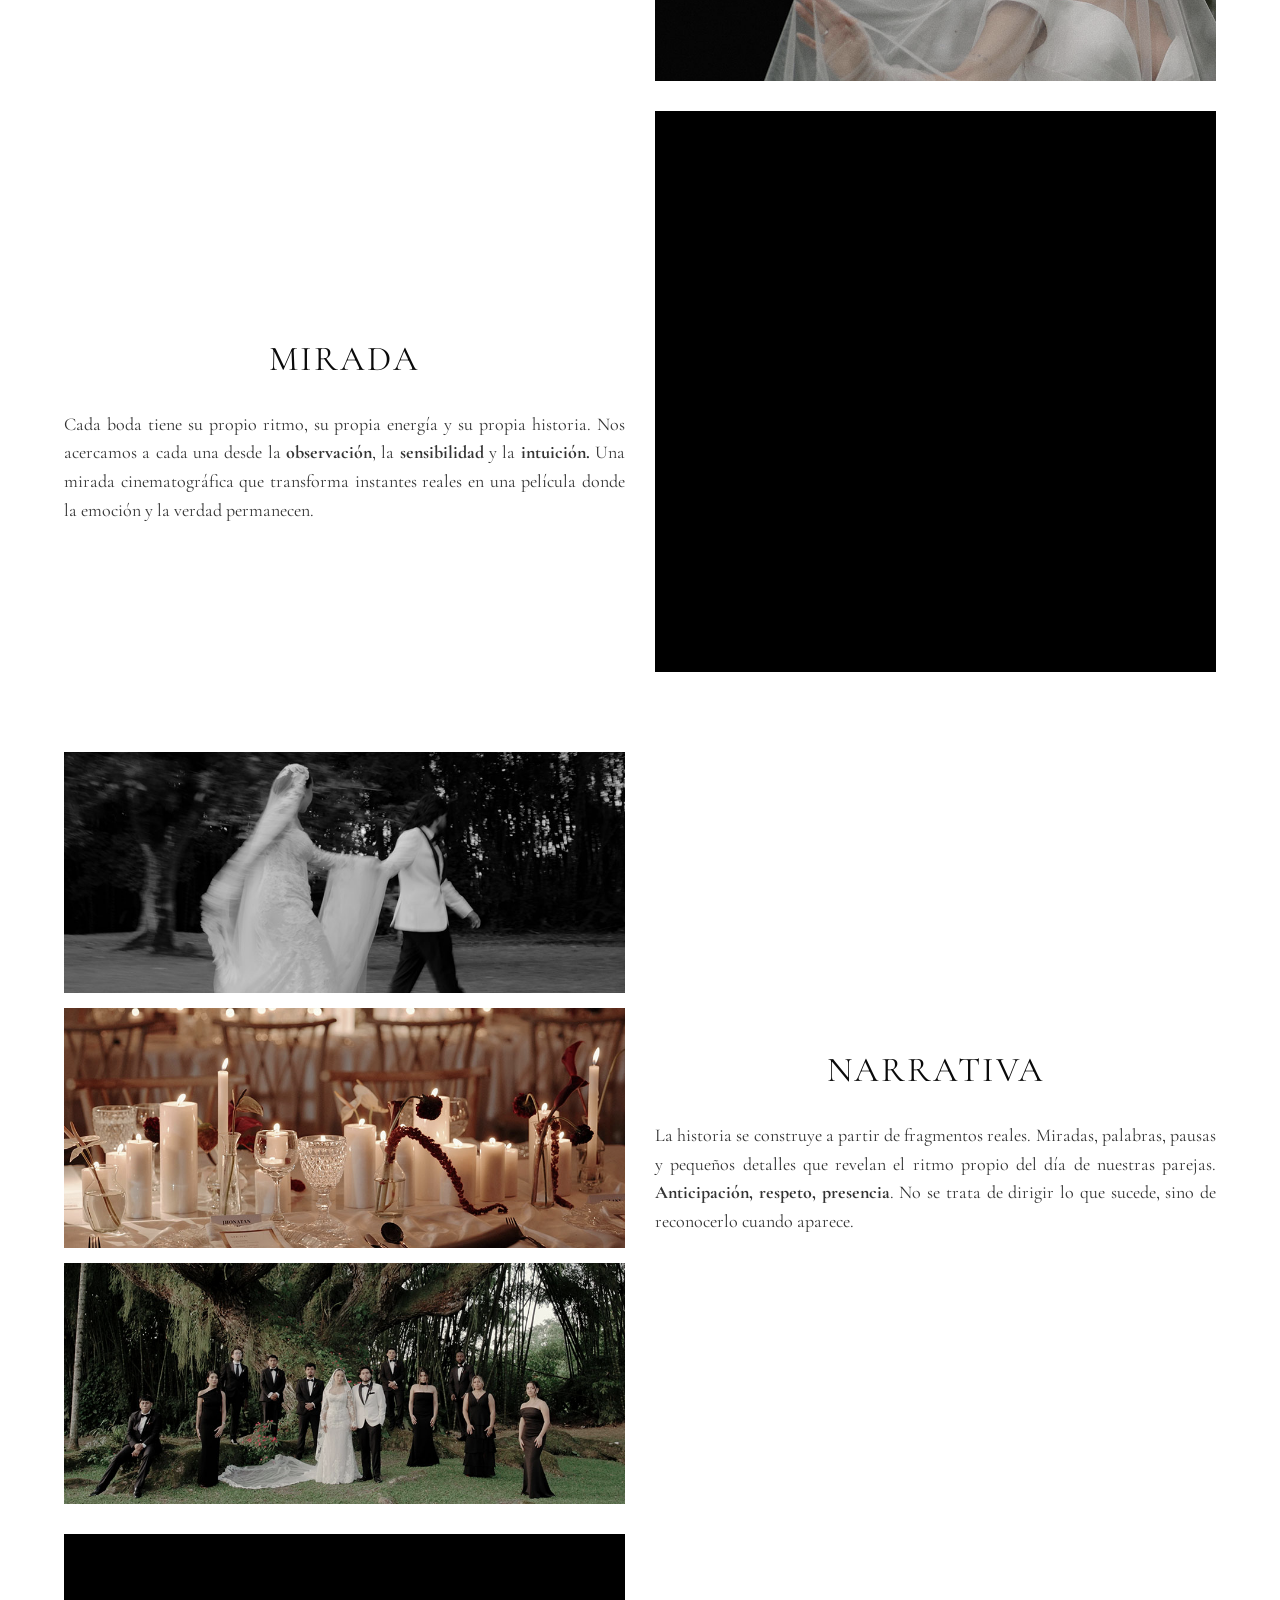
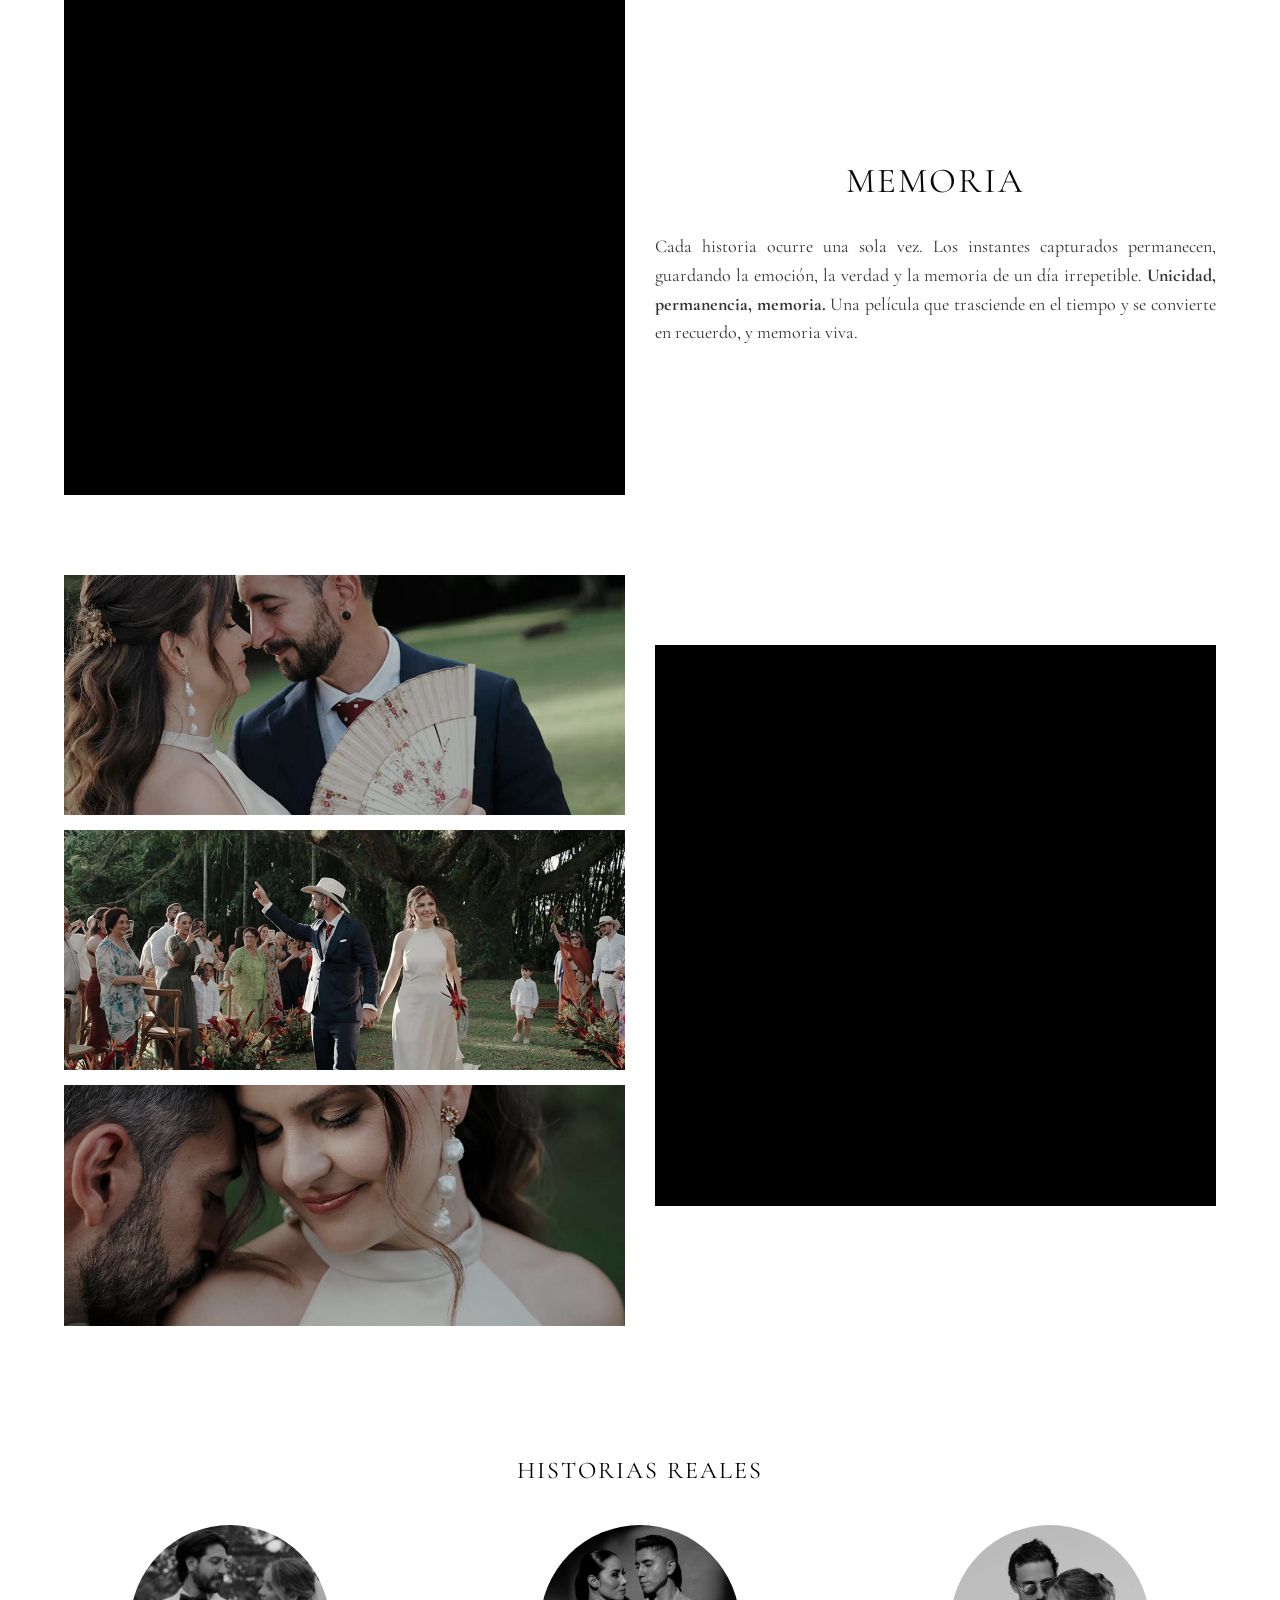
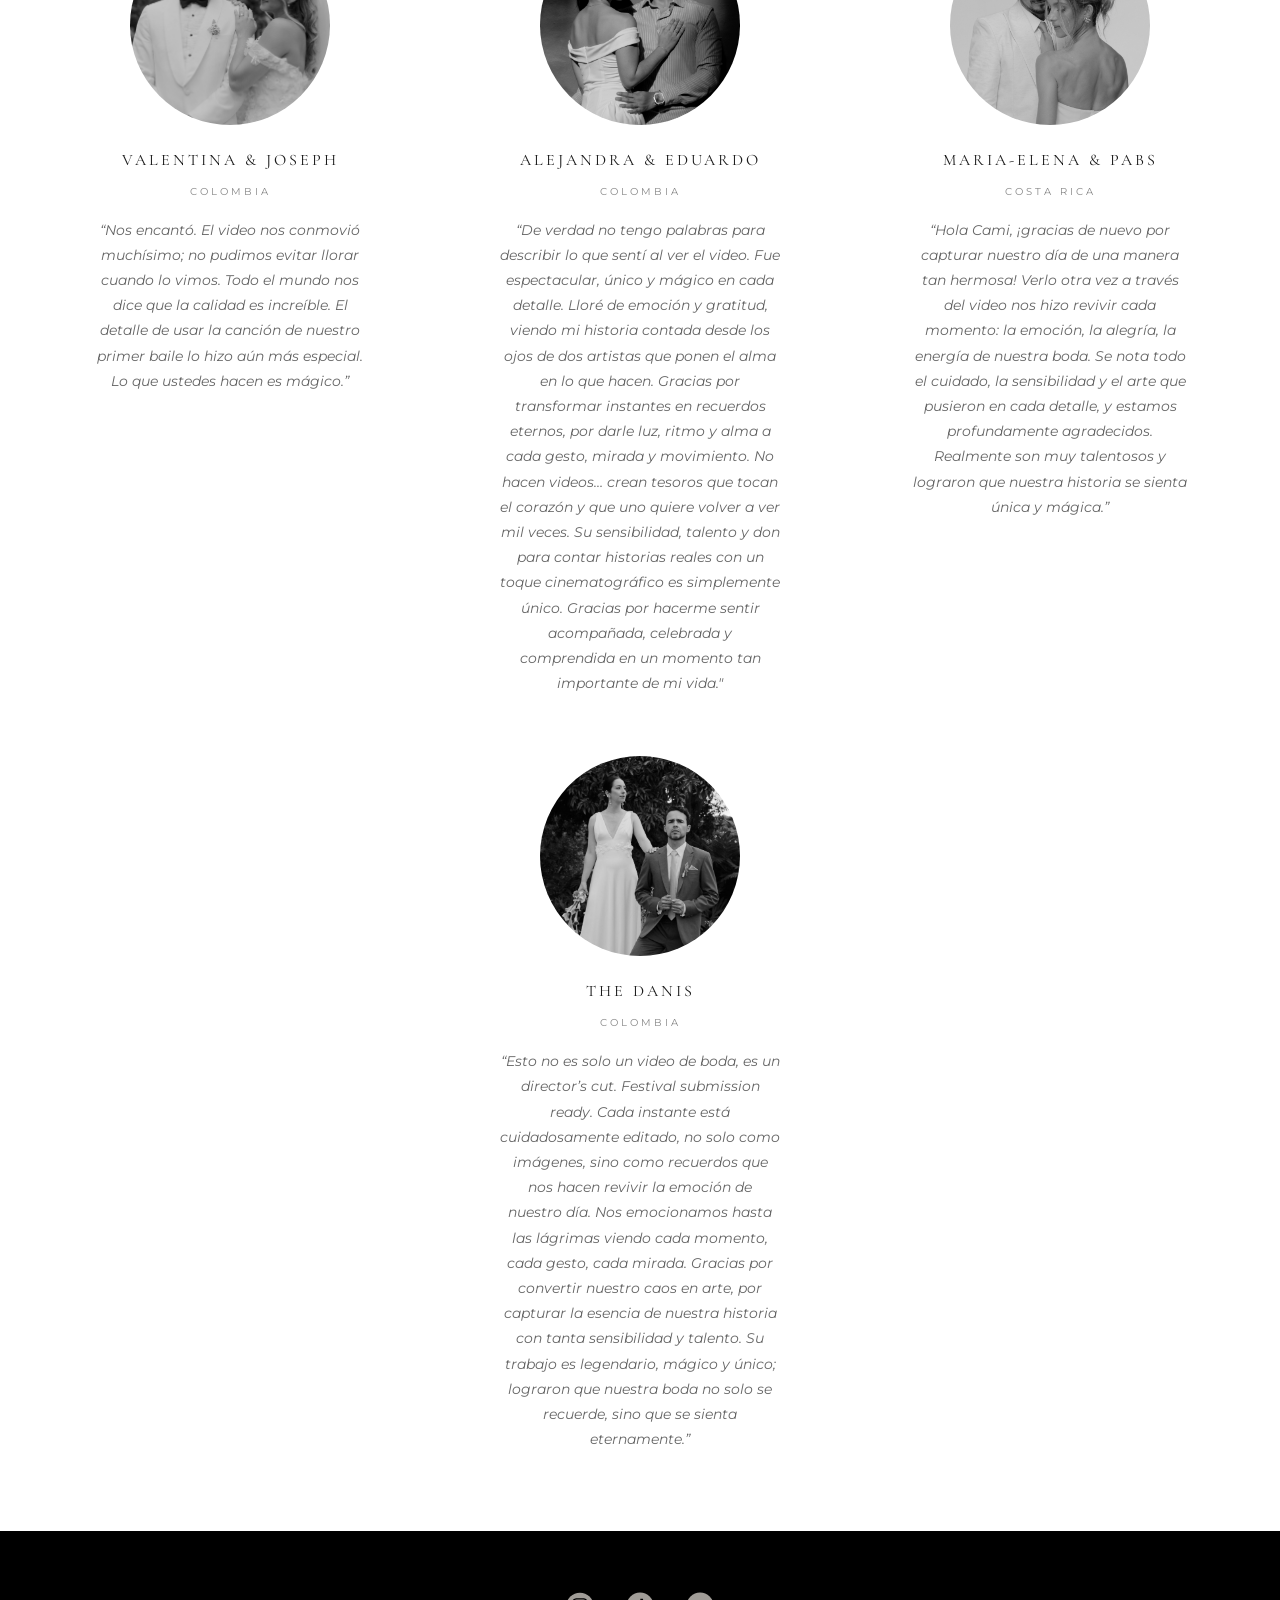
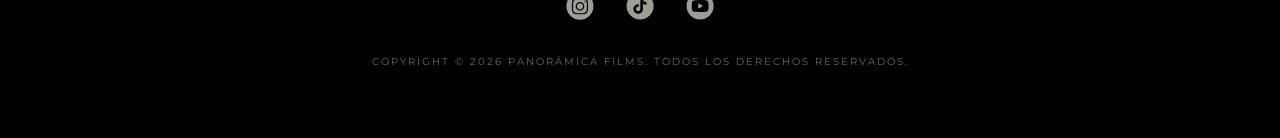
==== commit 4db1436f: "Add files via upload" ====
--- a/index.html
+++ b/index.html
@@ -69,7 +69,7 @@
 	
     
     <div class="hero-content">
-        <img src="assets/img/LOGO_Panoramica_B.svg" alt="Panorámica Films Logo" class="main-logo hero-logo">
+<!--        <img src="assets/img/LOGO_Panoramica_B.svg" alt="Panorámica Films Logo" class="main-logo hero-logo">-->
         <h1>Poetry, written with light and time</h1>
         
         <div class="award-hero">
--- a/style.css
+++ b/style.css
@@ -80,12 +80,13 @@
 	font-style: normal;
 	font-weight: 400;
 	color: #FFFFFF;
+	margin-bottom: 80px;
 }
 
 /* Contenedor del premio */
 
 .award-hero {
-    margin-top: 40px;
+    margin-top: 80px;
     display: flex;
     flex-direction: column;
     align-items: center;
@@ -109,6 +110,8 @@
     transform: translateY(-20px);
     pointer-events: none;
 }
+
+
 /* ============================================
                       HEADER
    ============================================ */
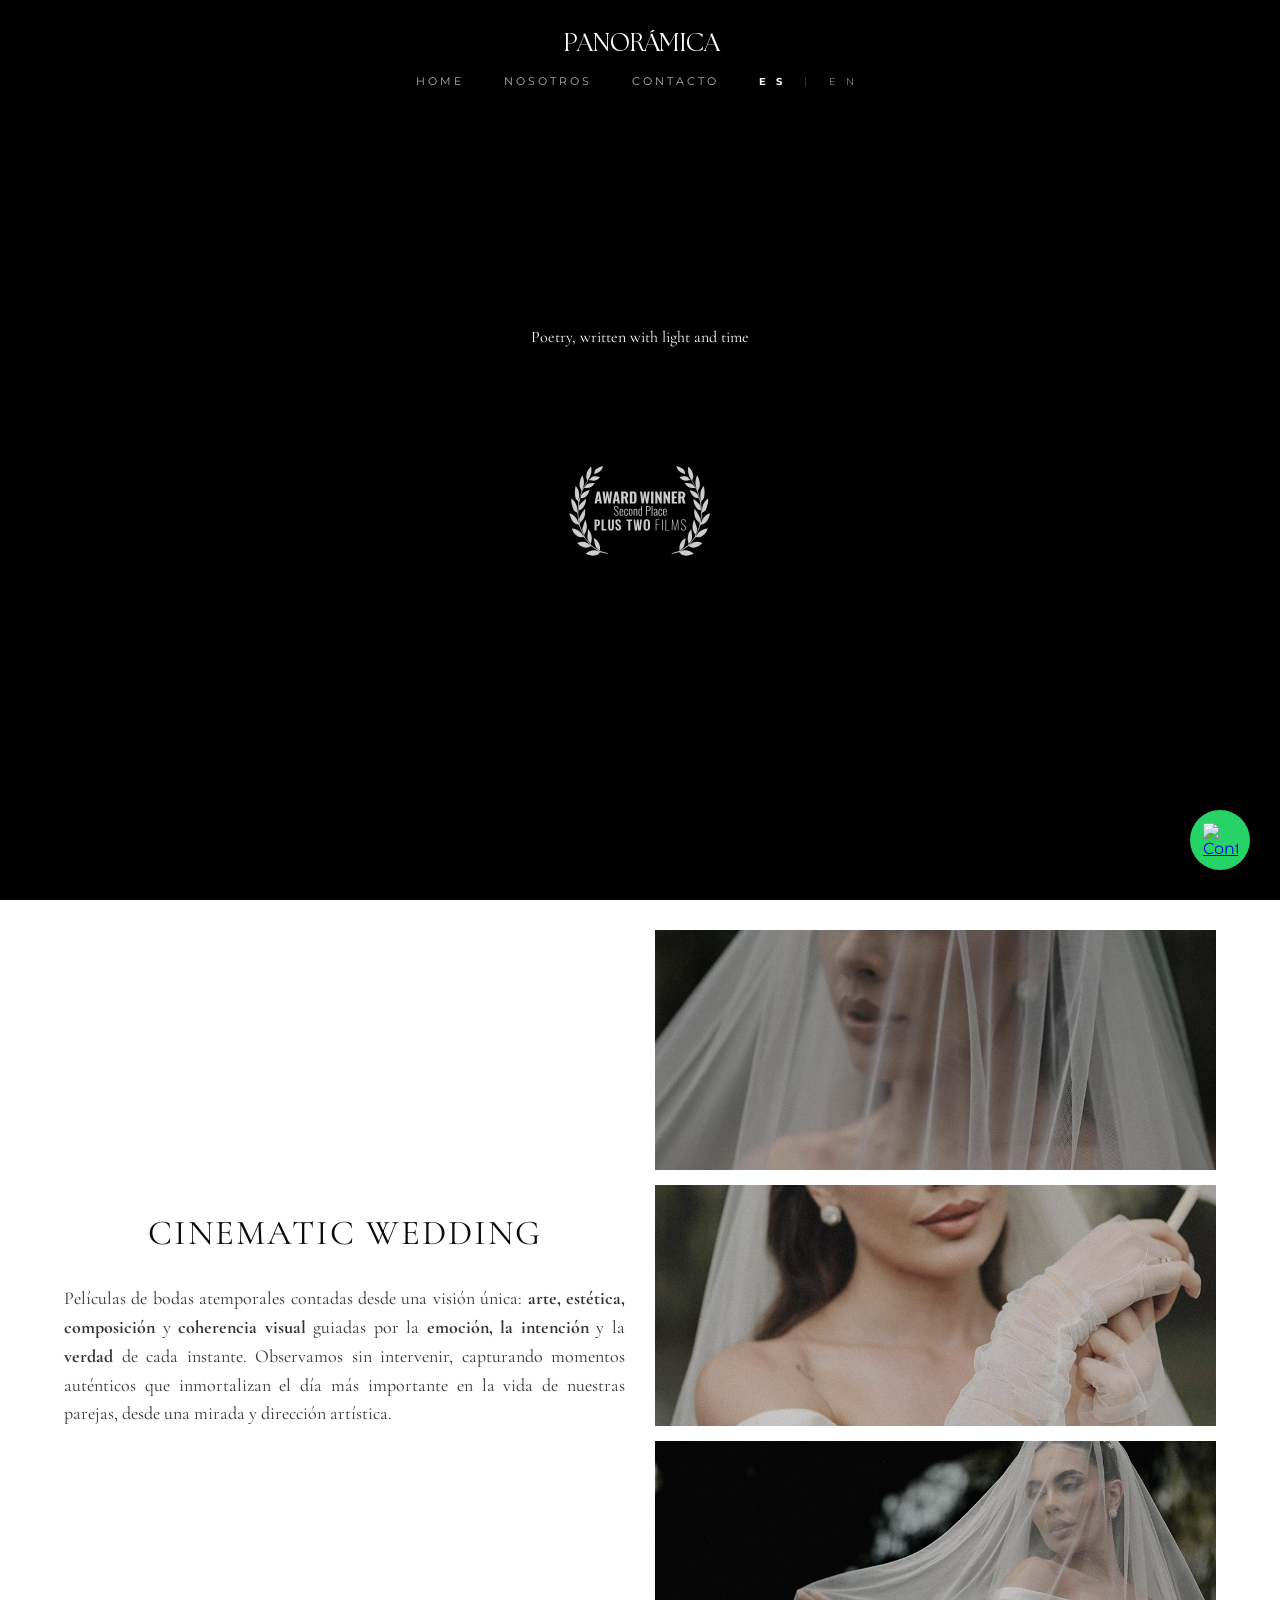
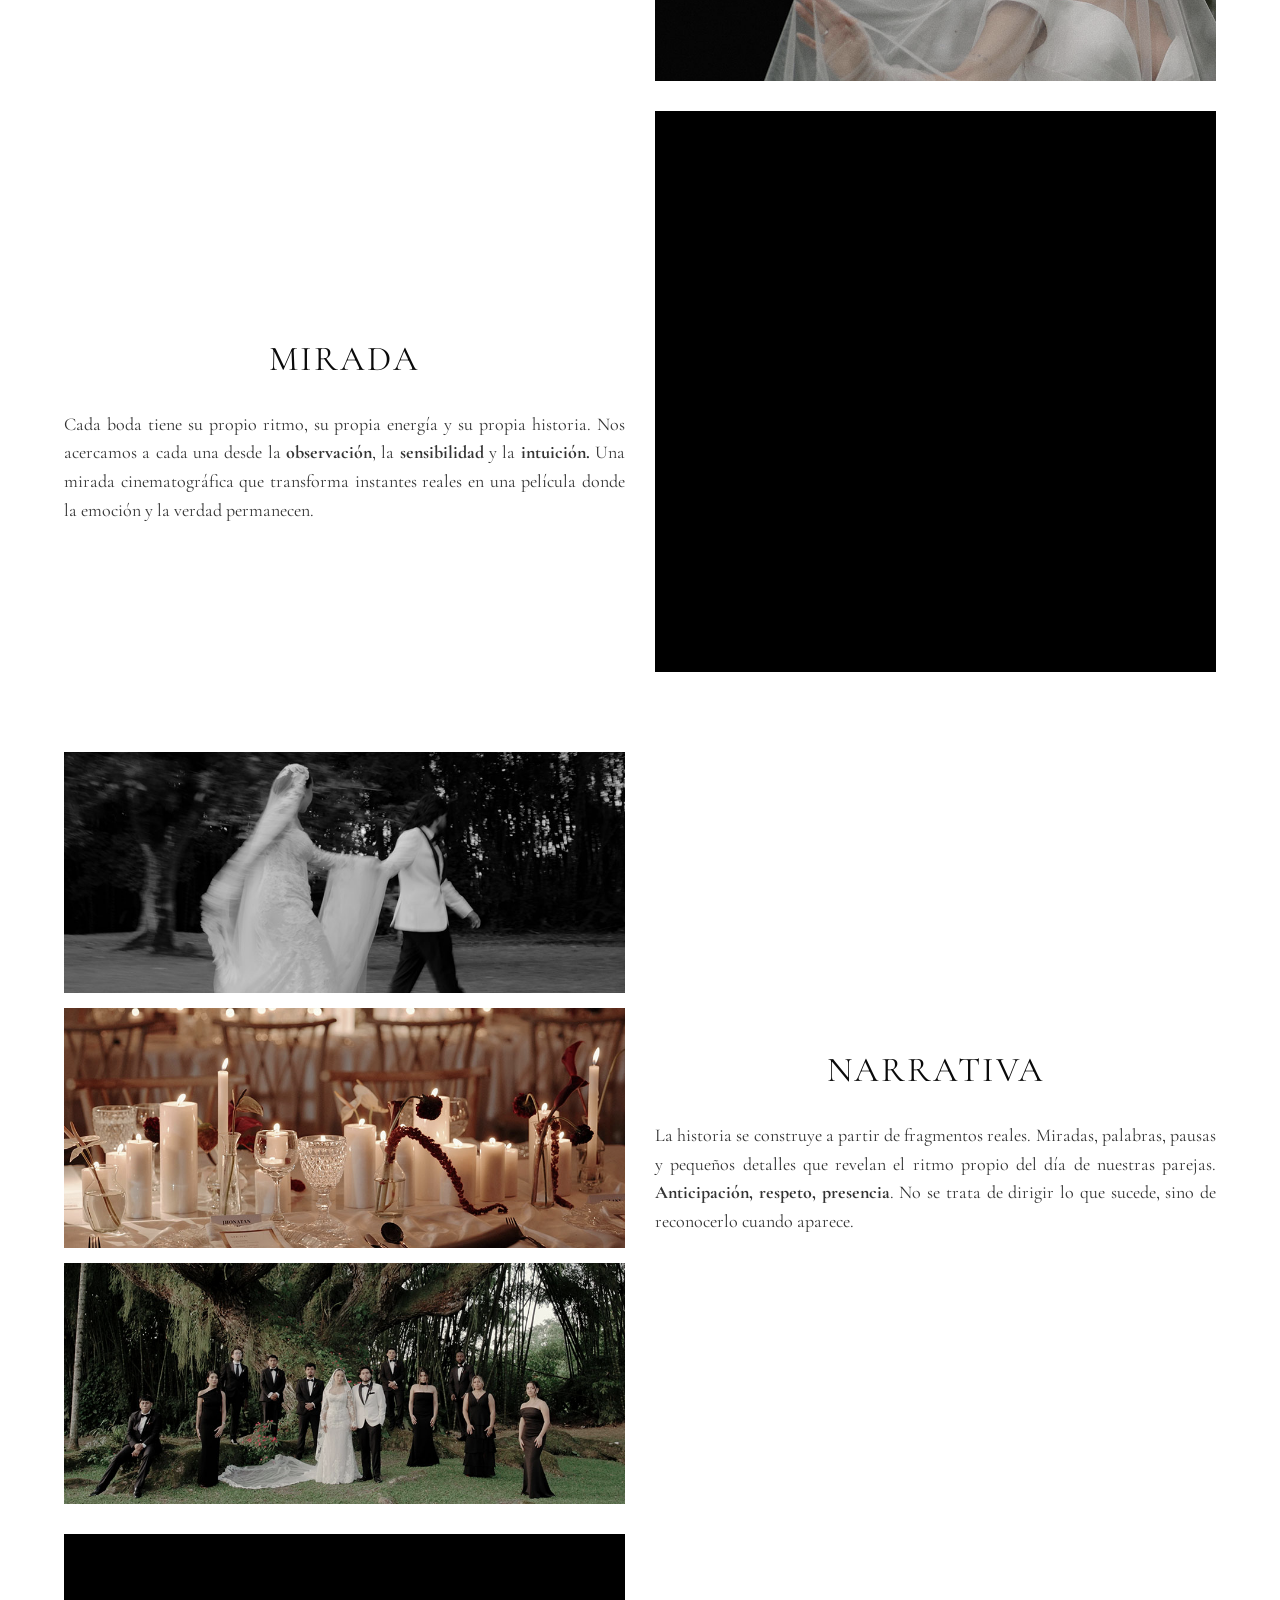
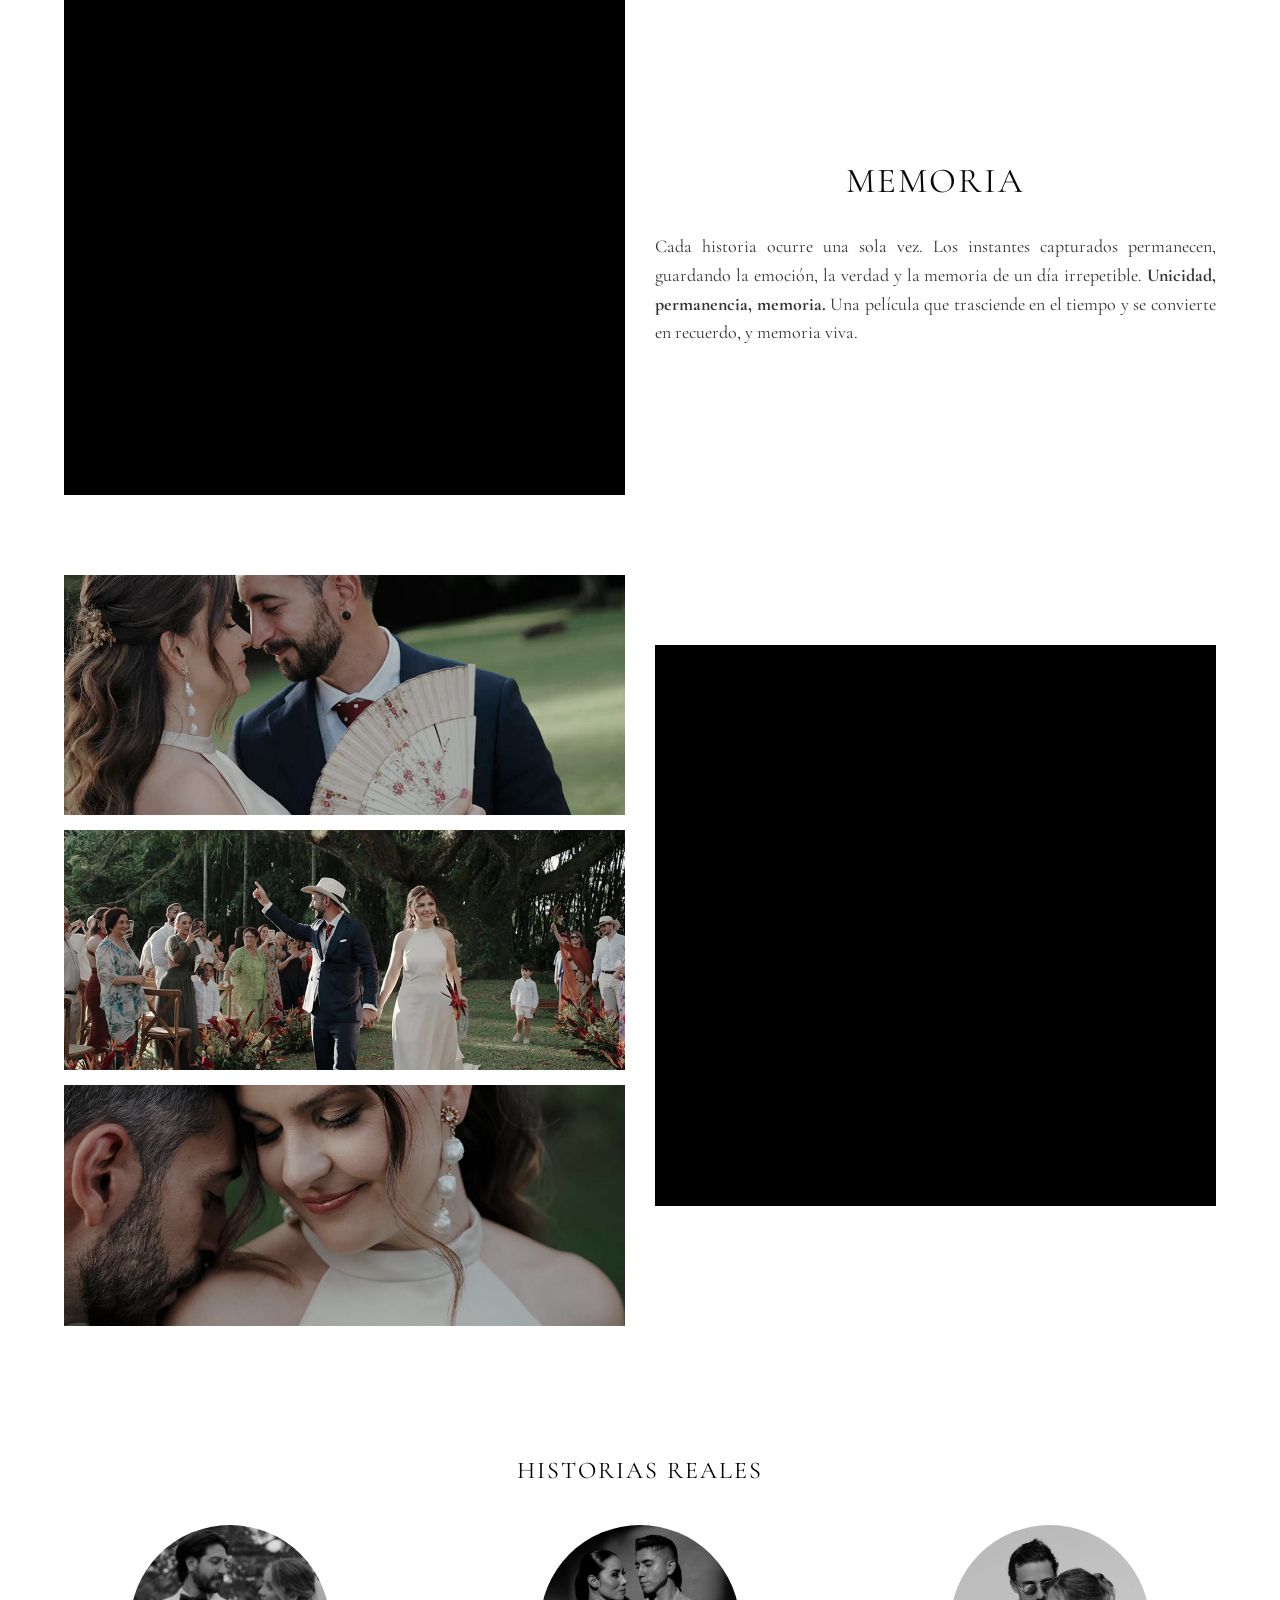
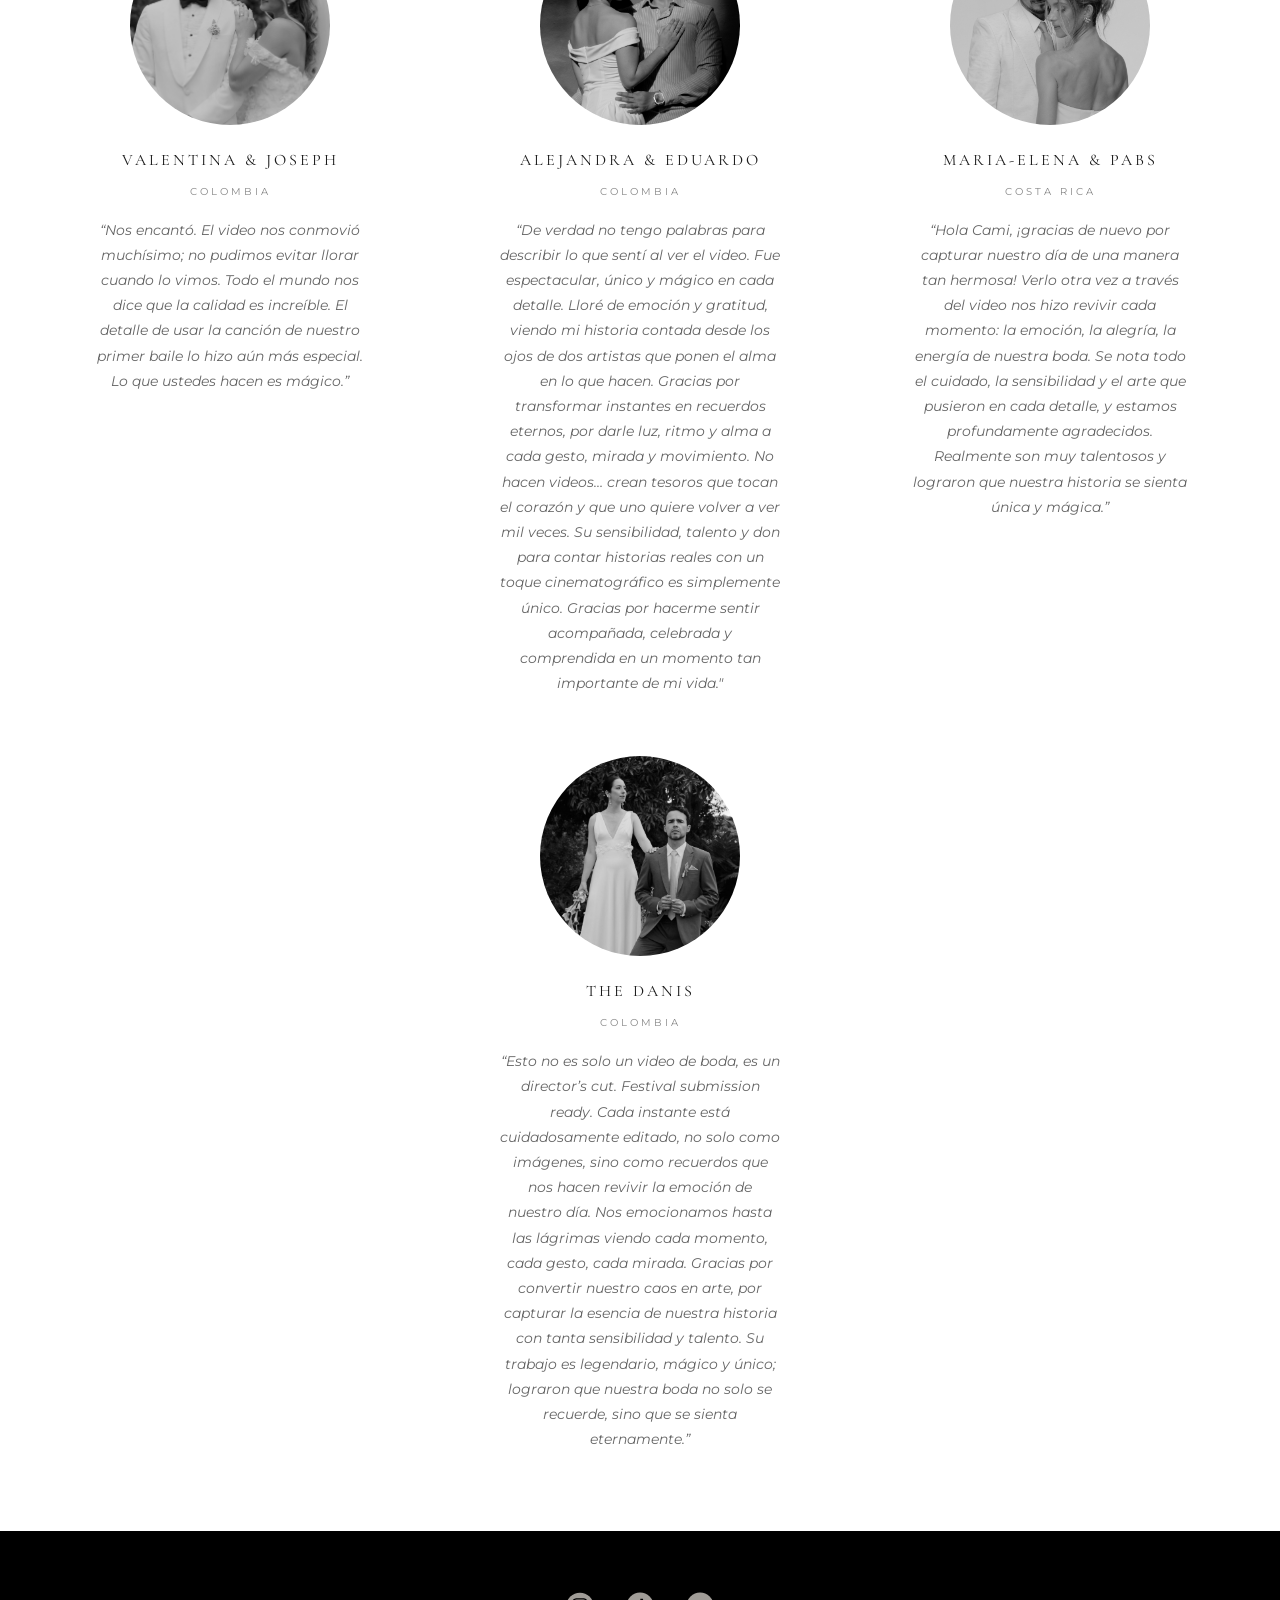
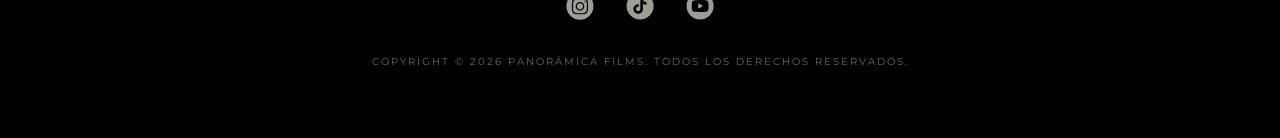
==== commit dcb6faf8: "Add files via upload" ====
--- a/index.html
+++ b/index.html
@@ -41,7 +41,7 @@
             <div class="lang-selector">
                 <span class="lang active">ES</span>
                 <span class="divider">|</span>
-                <span class="lang">EN</span>
+                <a href="enhome.html" class="lang">EN</a>
             </div>
         </nav>
     </div>
@@ -118,12 +118,17 @@
 		
 		
 		
-				<div class="video-square">
-    		<iframe src="https://player.vimeo.com/video/1148658769?background=1&autoplay=1&loop=1&byline=0&title=0"loading="lazy" 
-            frameborder="0" allow="autoplay; fullscreen" allowfullscreen></iframe>
-		</div>
-
-			
+<div class="video-square square-2">
+    <iframe src="https://player.vimeo.com/video/1187779486?background=1&autoplay=1&loop=1&byline=0&title=0" 
+            style="background:transparent;" 
+            loading="lazy" 
+            frameborder="0" 
+            allow="fullscreen" 
+            allowfullscreen>
+    </iframe>
+</div>
+		
+				
 			<div class="block-gallery">
             <div class="panoramic-img"><img src="assets/img/B12.jpeg" alt="Frame 1"></div>
             <div class="panoramic-img"><img src="assets/img/B23.jpeg" alt="Frame 2"></div>
@@ -140,10 +145,15 @@
 		
 		
 		
-				<div class="video-square">
-    		<iframe src="https://player.vimeo.com/video/1158970166?background=1&autoplay=1&loop=1&byline=0&title=0"loading="lazy" 
-            frameborder="0" allow="autoplay; fullscreen" allowfullscreen></iframe>
-		</div>	
+<div class="video-square square-3">
+    <iframe src="https://player.vimeo.com/video/1158970166?background=1&autoplay=1&loop=1&byline=0&title=0" 
+            style="background:transparent;" 
+            loading="lazy" 
+            frameborder="0" 
+            allow="fullscreen" 
+            allowfullscreen>
+    </iframe>
+</div>	
 		
 			
 		
@@ -165,10 +175,16 @@
         </div>
 		
 	
-			<div class="video-square">
-    		<iframe src="https://player.vimeo.com/video/1173412346?background=1&autoplay=1&loop=1&byline=0&title=0"loading="lazy" 
-            frameborder="0" allow="autoplay; fullscreen" allowfullscreen></iframe>
-		</div>
+<div class="video-square square-4">
+    <iframe src="https://player.vimeo.com/video/1173412346?background=1&autoplay=1&loop=1&byline=0&title=0" 
+            style="background:transparent;" 
+            loading="lazy" 
+            frameborder="0" 
+            allow="fullscreen" 
+            allowfullscreen>
+    </iframe>
+</div>	
+		
 		
 		
 		
--- a/style.css
+++ b/style.css
@@ -73,6 +73,13 @@
 	z-index: 1;
 	transition: opacity 0.1s linear; 
     will-change: opacity;
+	display: flex;
+    flex-direction: column;
+    justify-content: space-evenly; /* Aquí está la magia: distribuye espacio igual arriba, en medio y abajo */
+    align-items: center;
+    height: 50vh; /* O el alto que tenga tu video, por ejemplo 100vh */
+    padding: 0; /* Quitamos paddings que puedan estirar el video */
+    box-sizing: border-box;
 }
 
 .hero-content h1 {
@@ -80,13 +87,13 @@
 	font-style: normal;
 	font-weight: 400;
 	color: #FFFFFF;
-	margin-bottom: 80px;
+	margin-bottom: 0px;
 }
 
 /* Contenedor del premio */
 
 .award-hero {
-    margin-top: 80px;
+    margin-top: 0px;
     display: flex;
     flex-direction: column;
     align-items: center;
@@ -100,7 +107,7 @@
     width: 150px; /* Ajusta según el diseño del laurel */
     height: auto;
     filter: brightness(0) invert(1); /* Lo fuerza a blanco puro si el SVG es negro */
-	margin-bottom: 40px;
+	margin-bottom: 0px;
 }
 
 /* Lógica para que desaparezca al hacer scroll */
@@ -466,6 +473,40 @@
     height: auto;
     transform: translate(-50%, -50%);
     pointer-events: none; /* Evita que el usuario pause el video por error */
+}
+.square-2 {
+    background-image: url('assets/img/vidstill02.jpg');
+    background-size: cover;     
+    background-position: center;
+    background-repeat: no-repeat;
+}
+.square-3 {
+    background-image: url('assets/img/vidstill03.jpg');
+    background-size: cover;     
+    background-position: center;
+    background-repeat: no-repeat;
+}
+.square-4 {
+    background-image: url('assets/img/vidstill04.jpg');
+    background-size: cover;     
+    background-position: center;
+    background-repeat: no-repeat;
+}
+/* Para que el video nativo en mobile llene el cuadro */
+.video-preview-mobile {
+    width: 100%;
+    height: 100%;
+    object-fit: cover;
+    display: block;
+}
+
+/* El truco del PosterFrame para Desktop (Vimeo) */
+/* Aplicamos una imagen de fondo al contenedor de la versión desktop */
+.desktop-only {
+    background-image: url('assets/img/poster-video-desktop.jpg');
+    background-size: cover;
+    background-position: center;
+    background-color: #000;
 }
 
 /* RESPONSIVE (MÓVIL) */
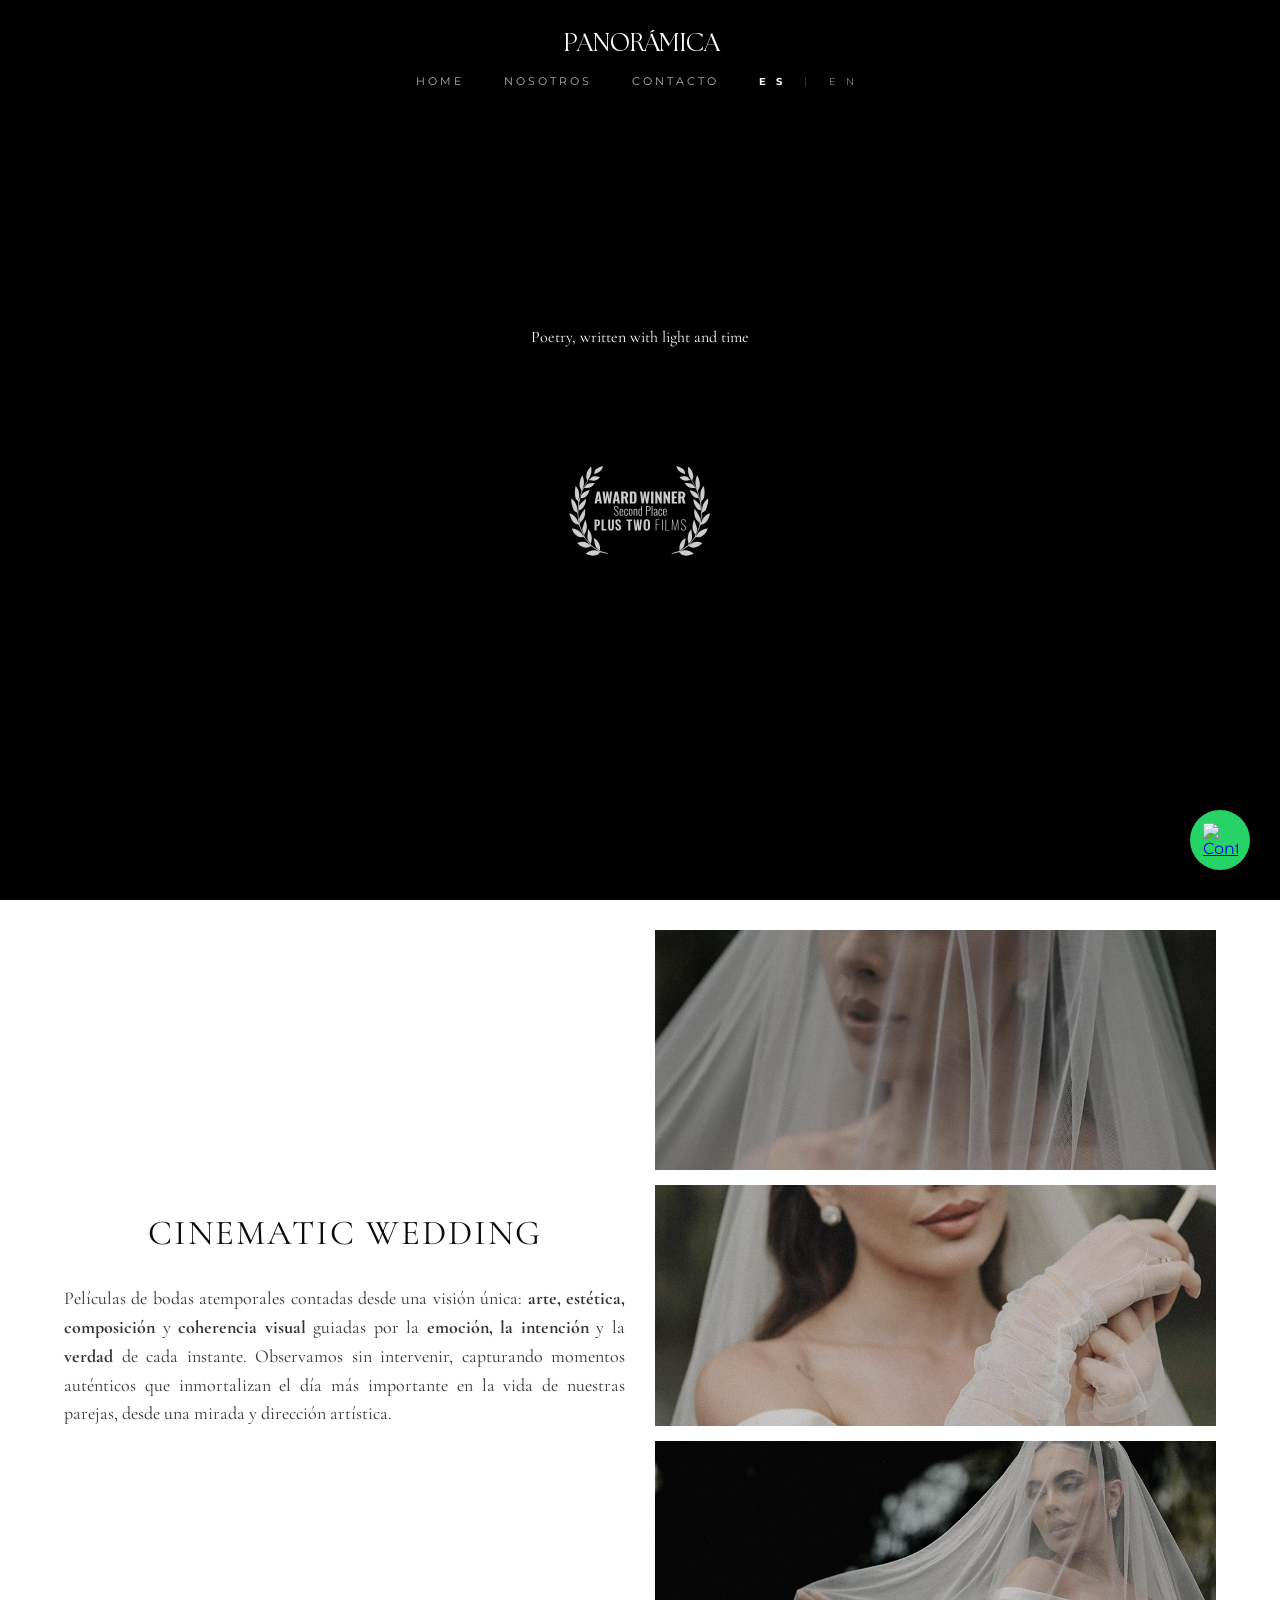
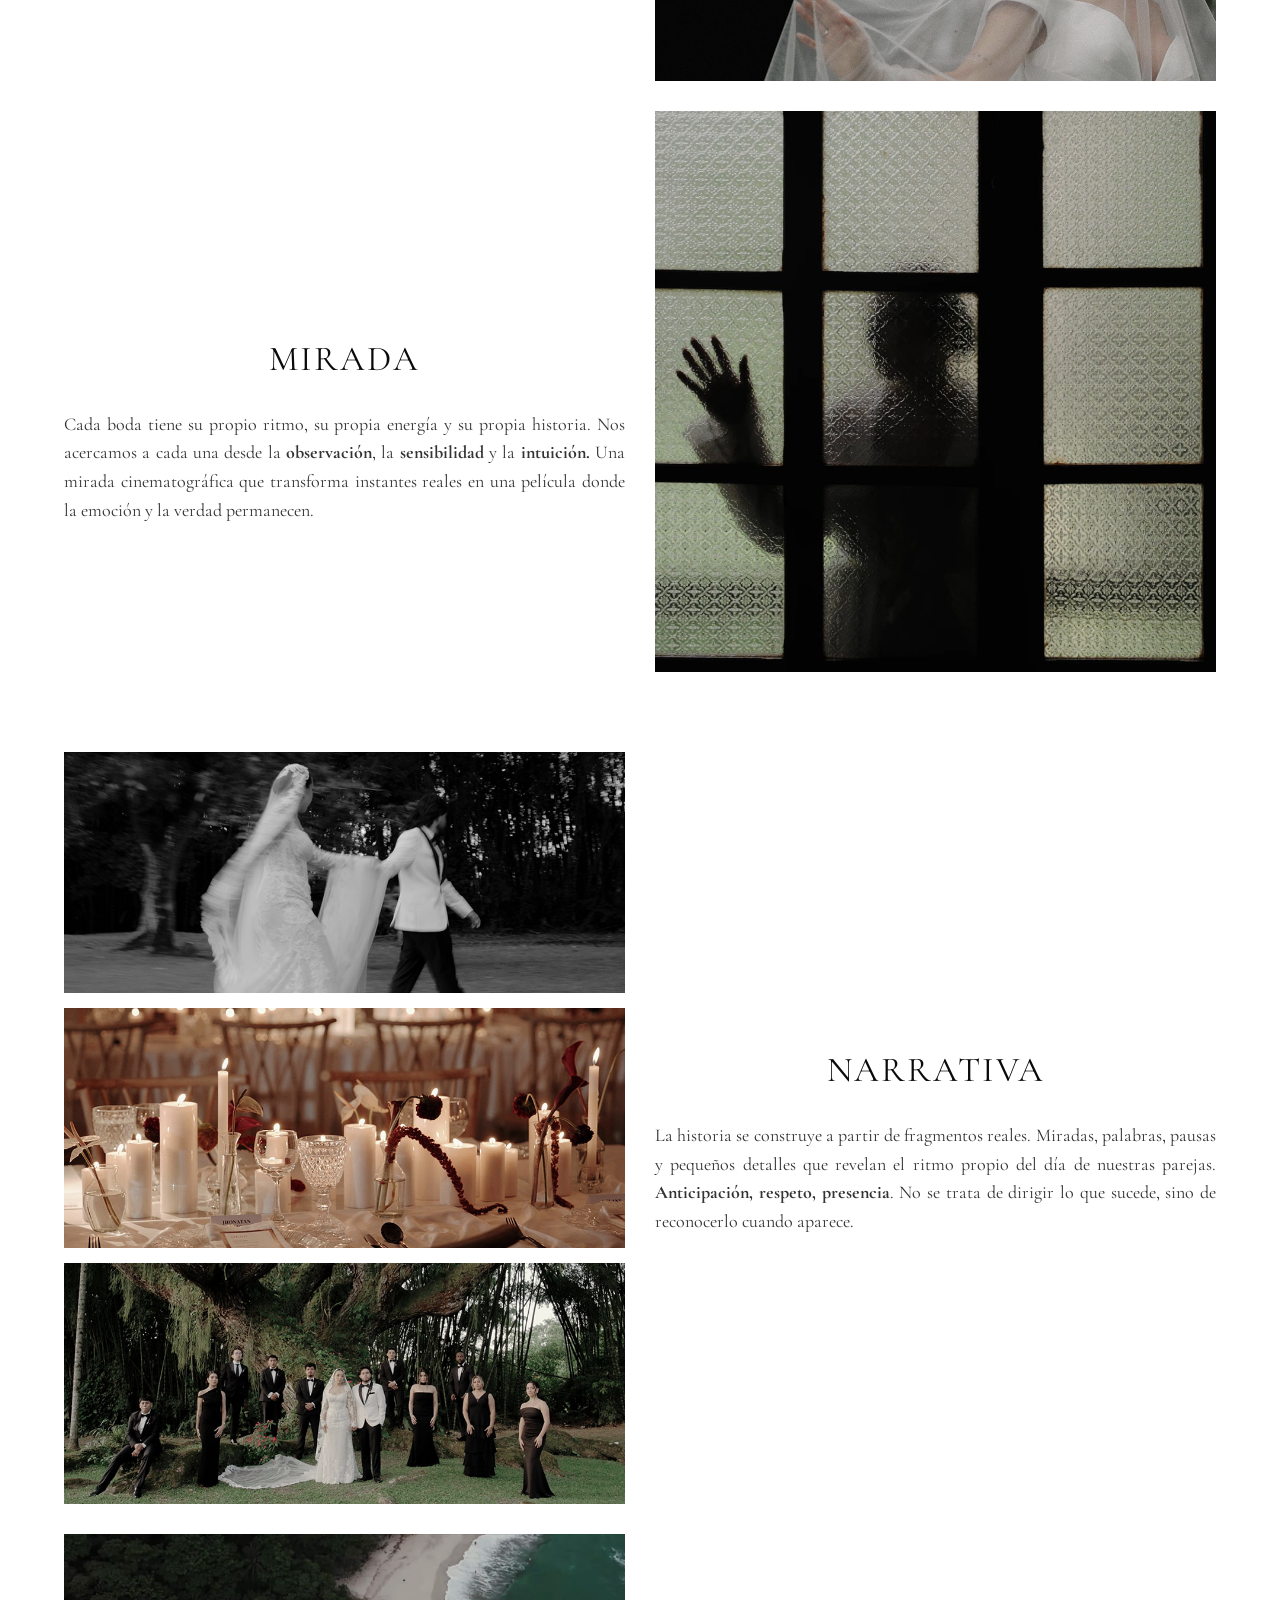
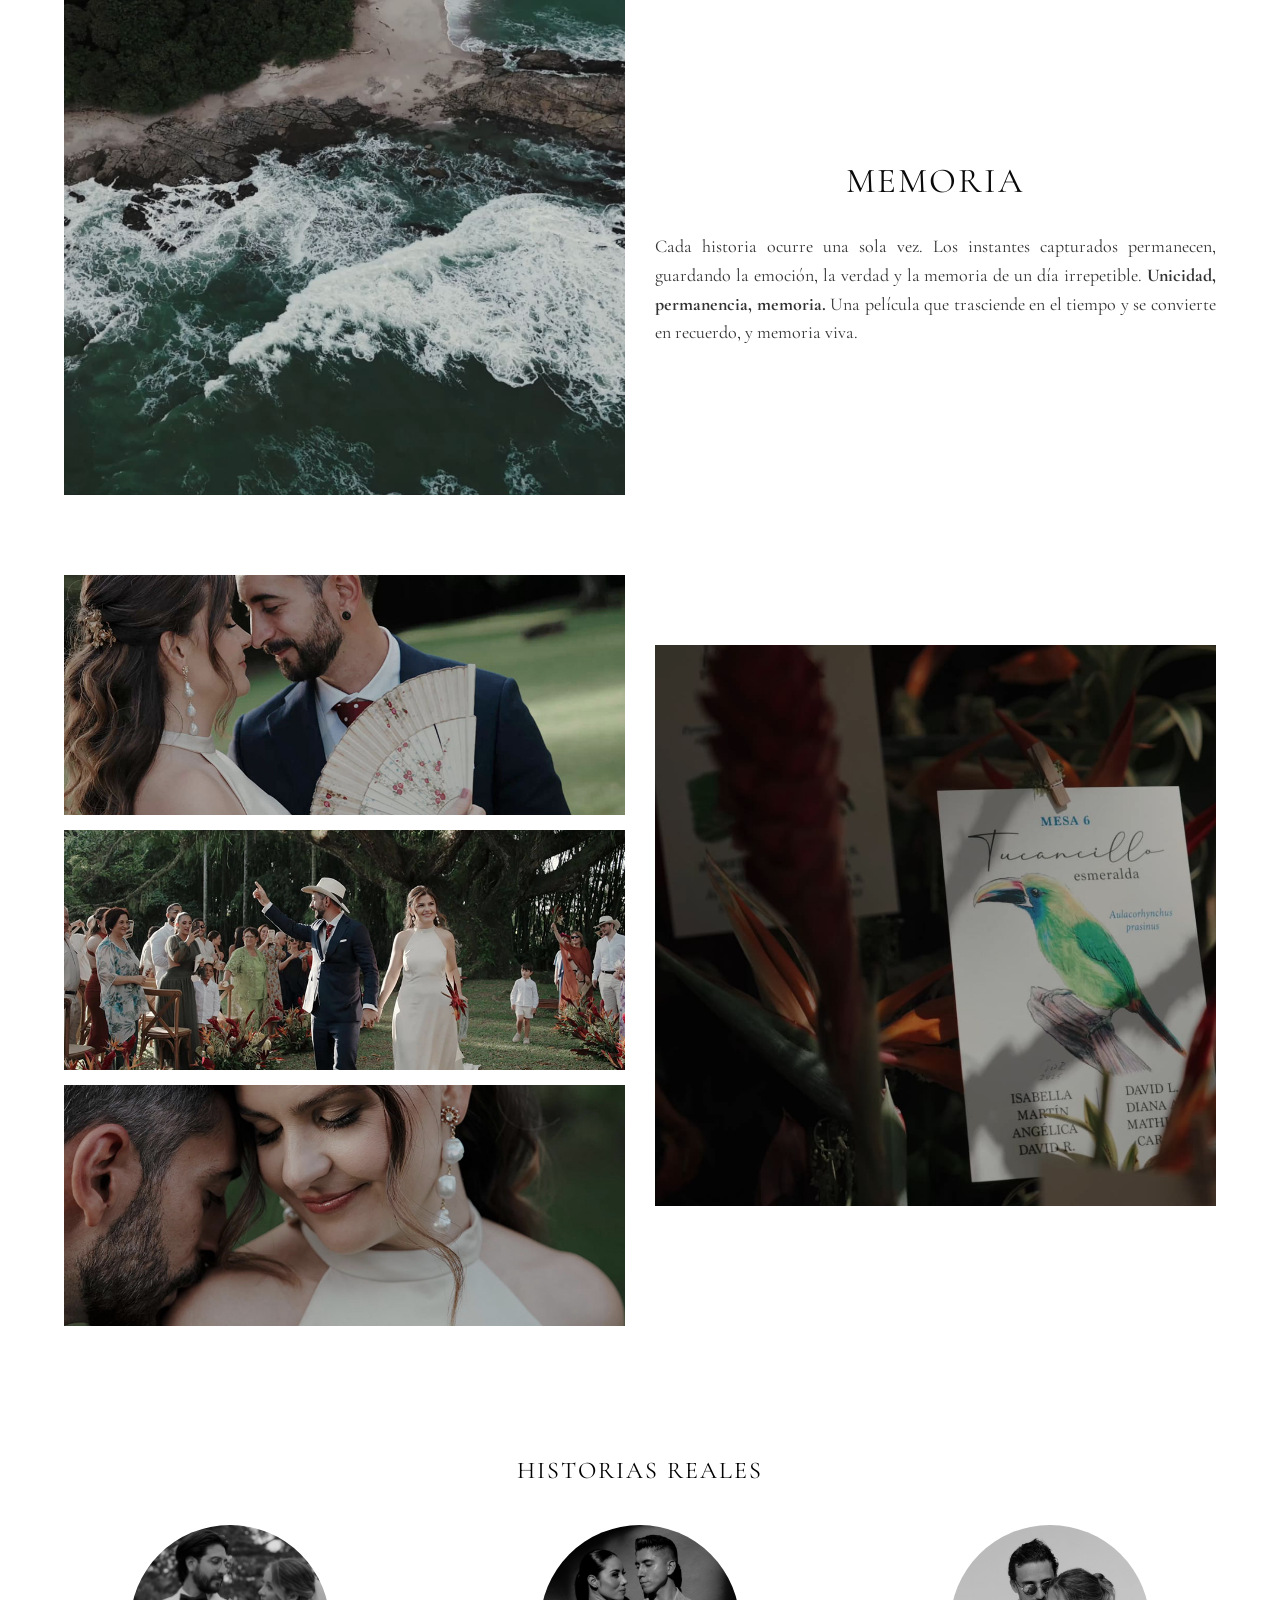
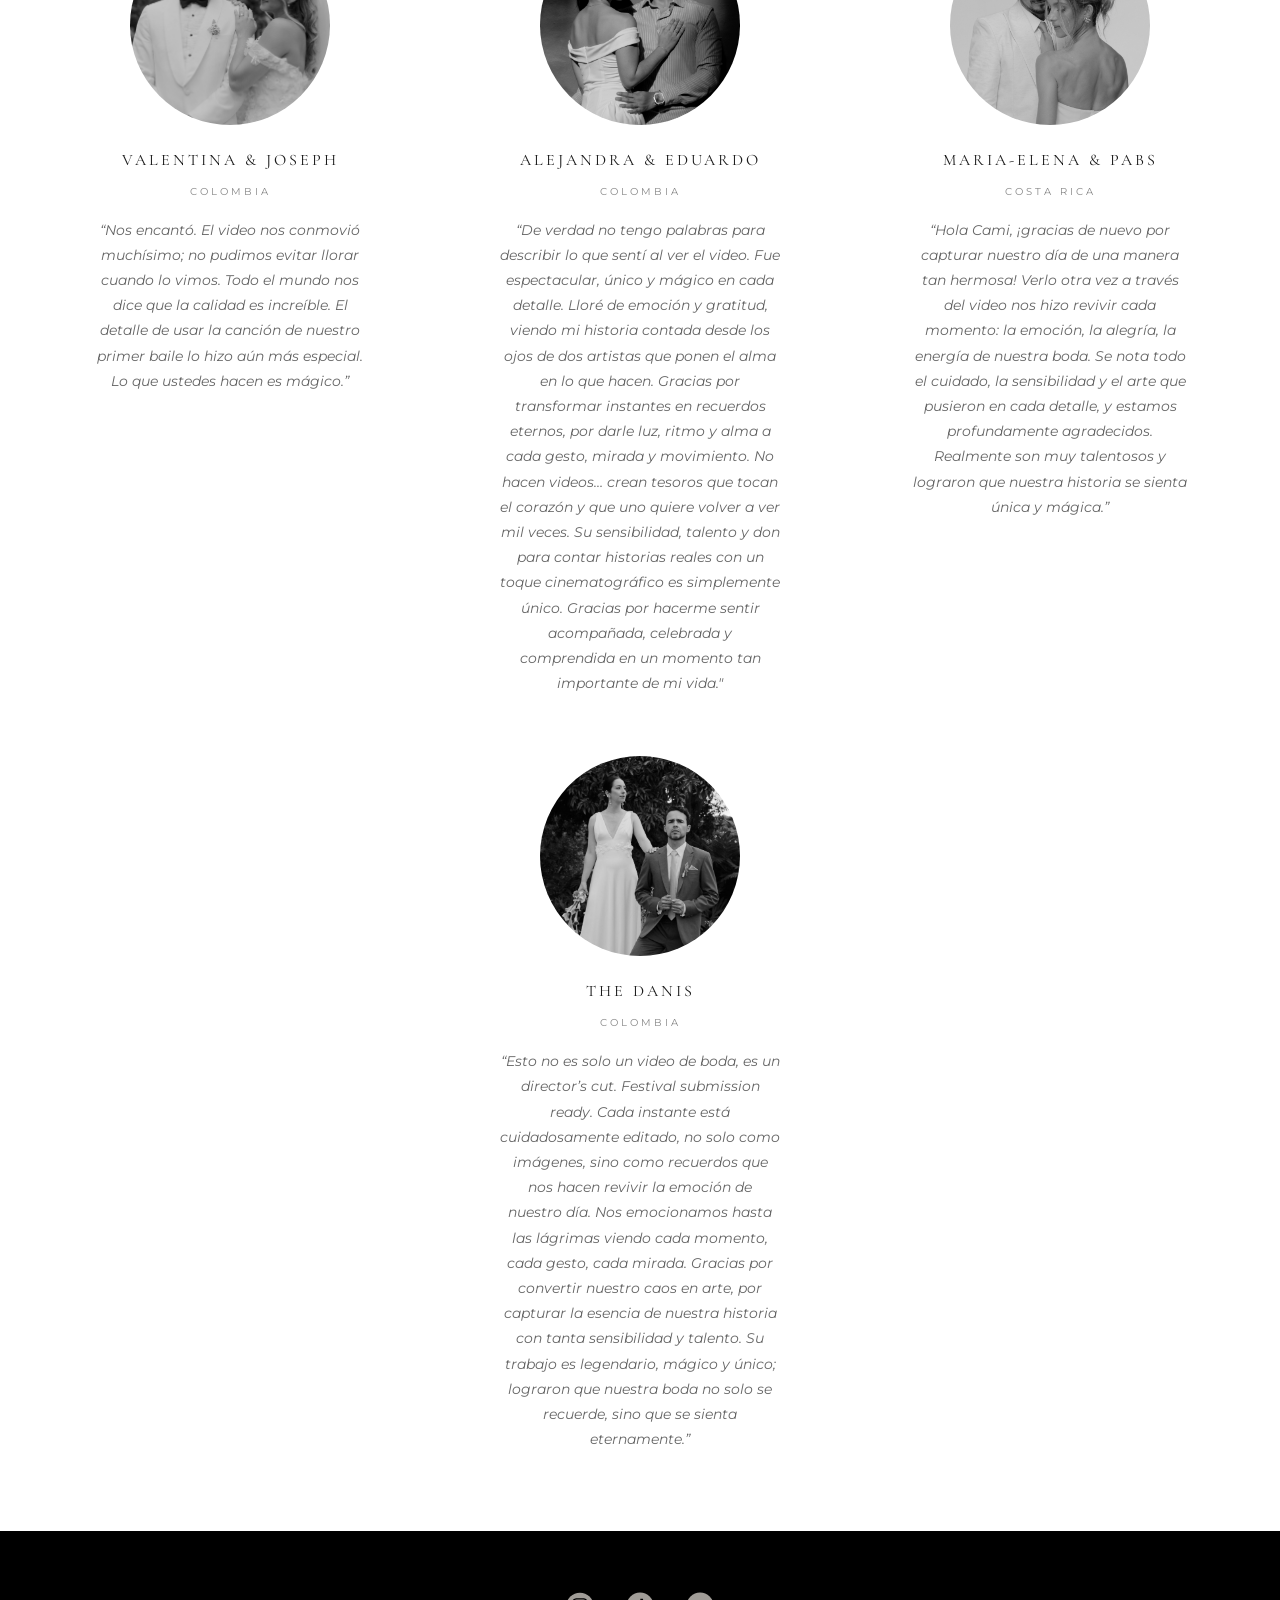
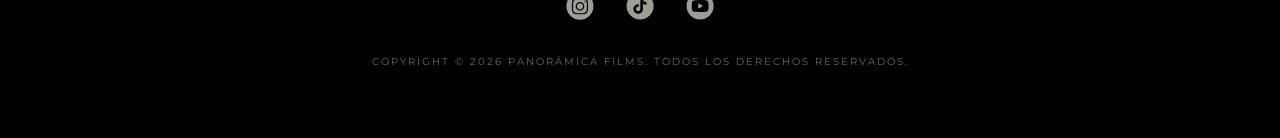
==== commit 2381185f: "Add files via upload" ====
--- a/index.html
+++ b/index.html
@@ -119,7 +119,7 @@
 		
 		
 <div class="video-square square-2">
-    <iframe src="https://player.vimeo.com/video/1187779486?background=1&autoplay=1&loop=1&byline=0&title=0" 
+    <iframe src="https://player.vimeo.com/video/1148658769?background=1&autoplay=1&loop=1&byline=0&title=0&quality=720p" 
             style="background:transparent;" 
             loading="lazy" 
             frameborder="0" 
